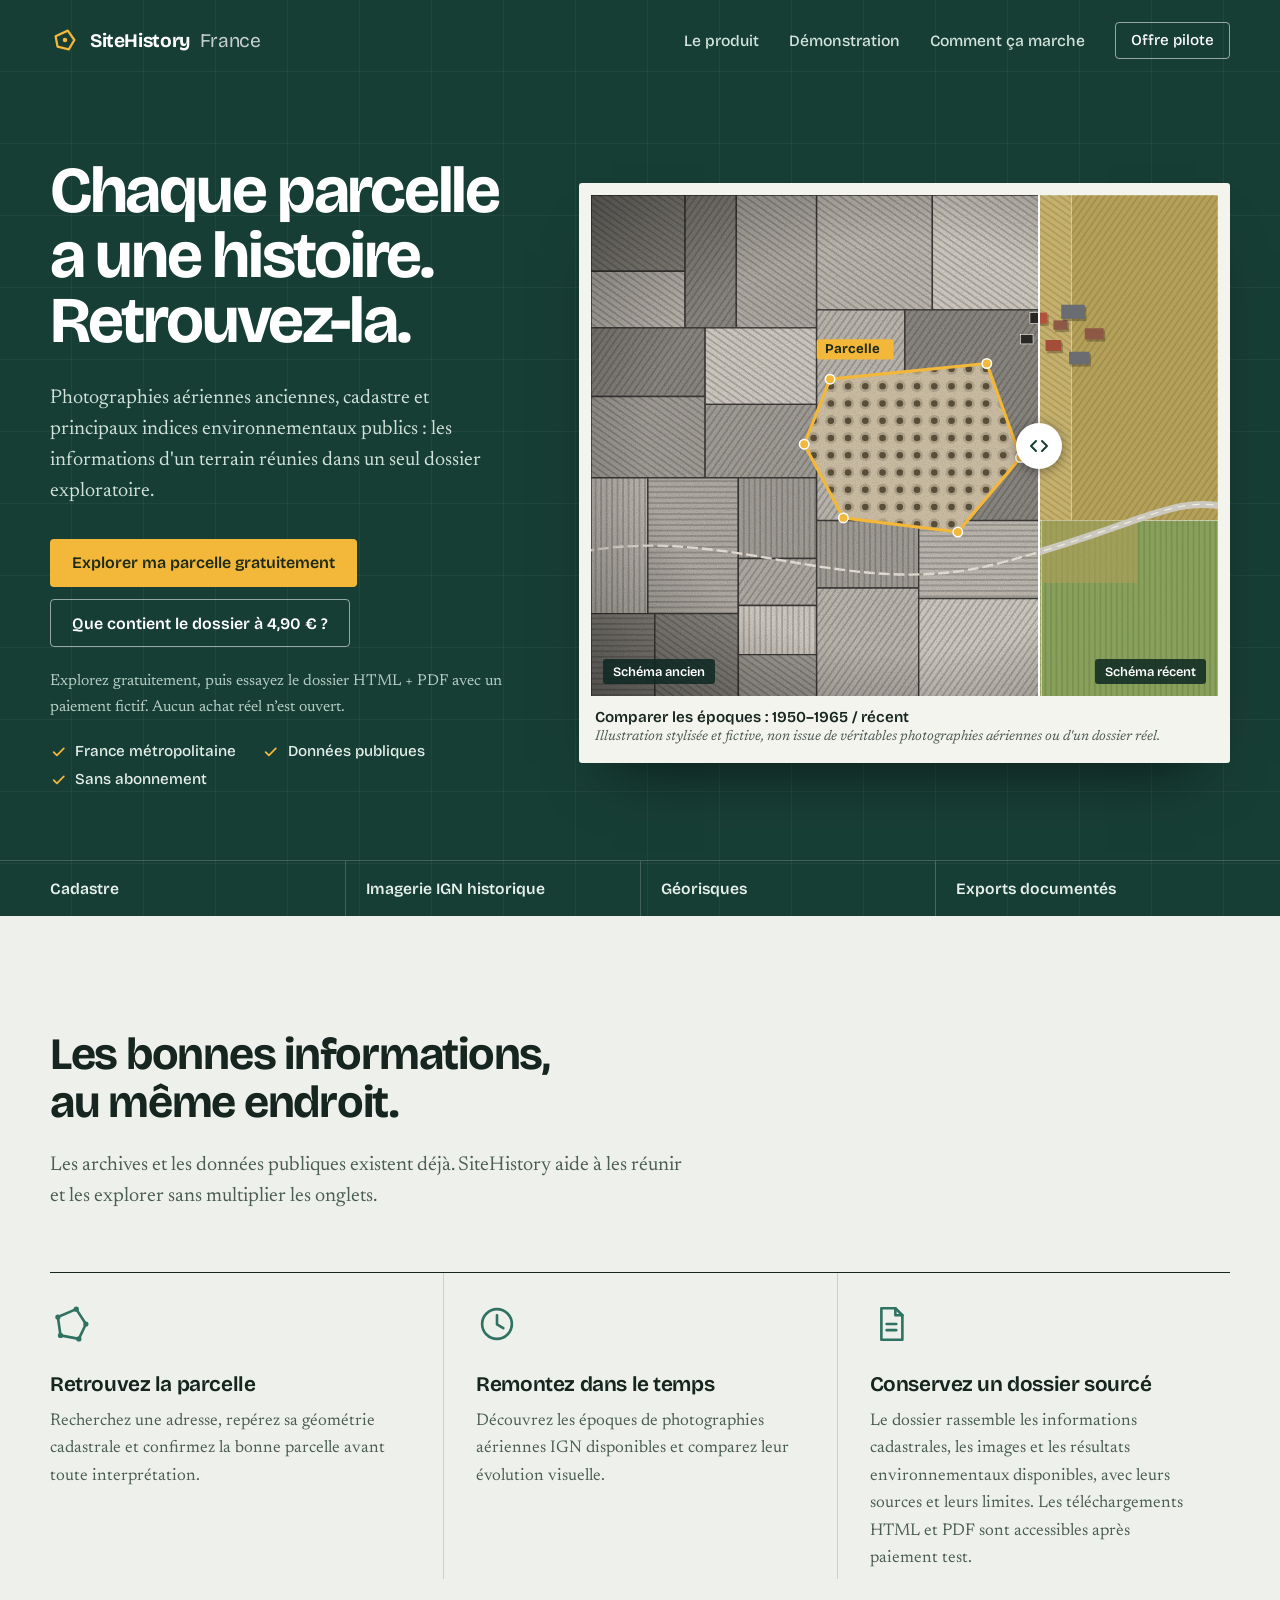
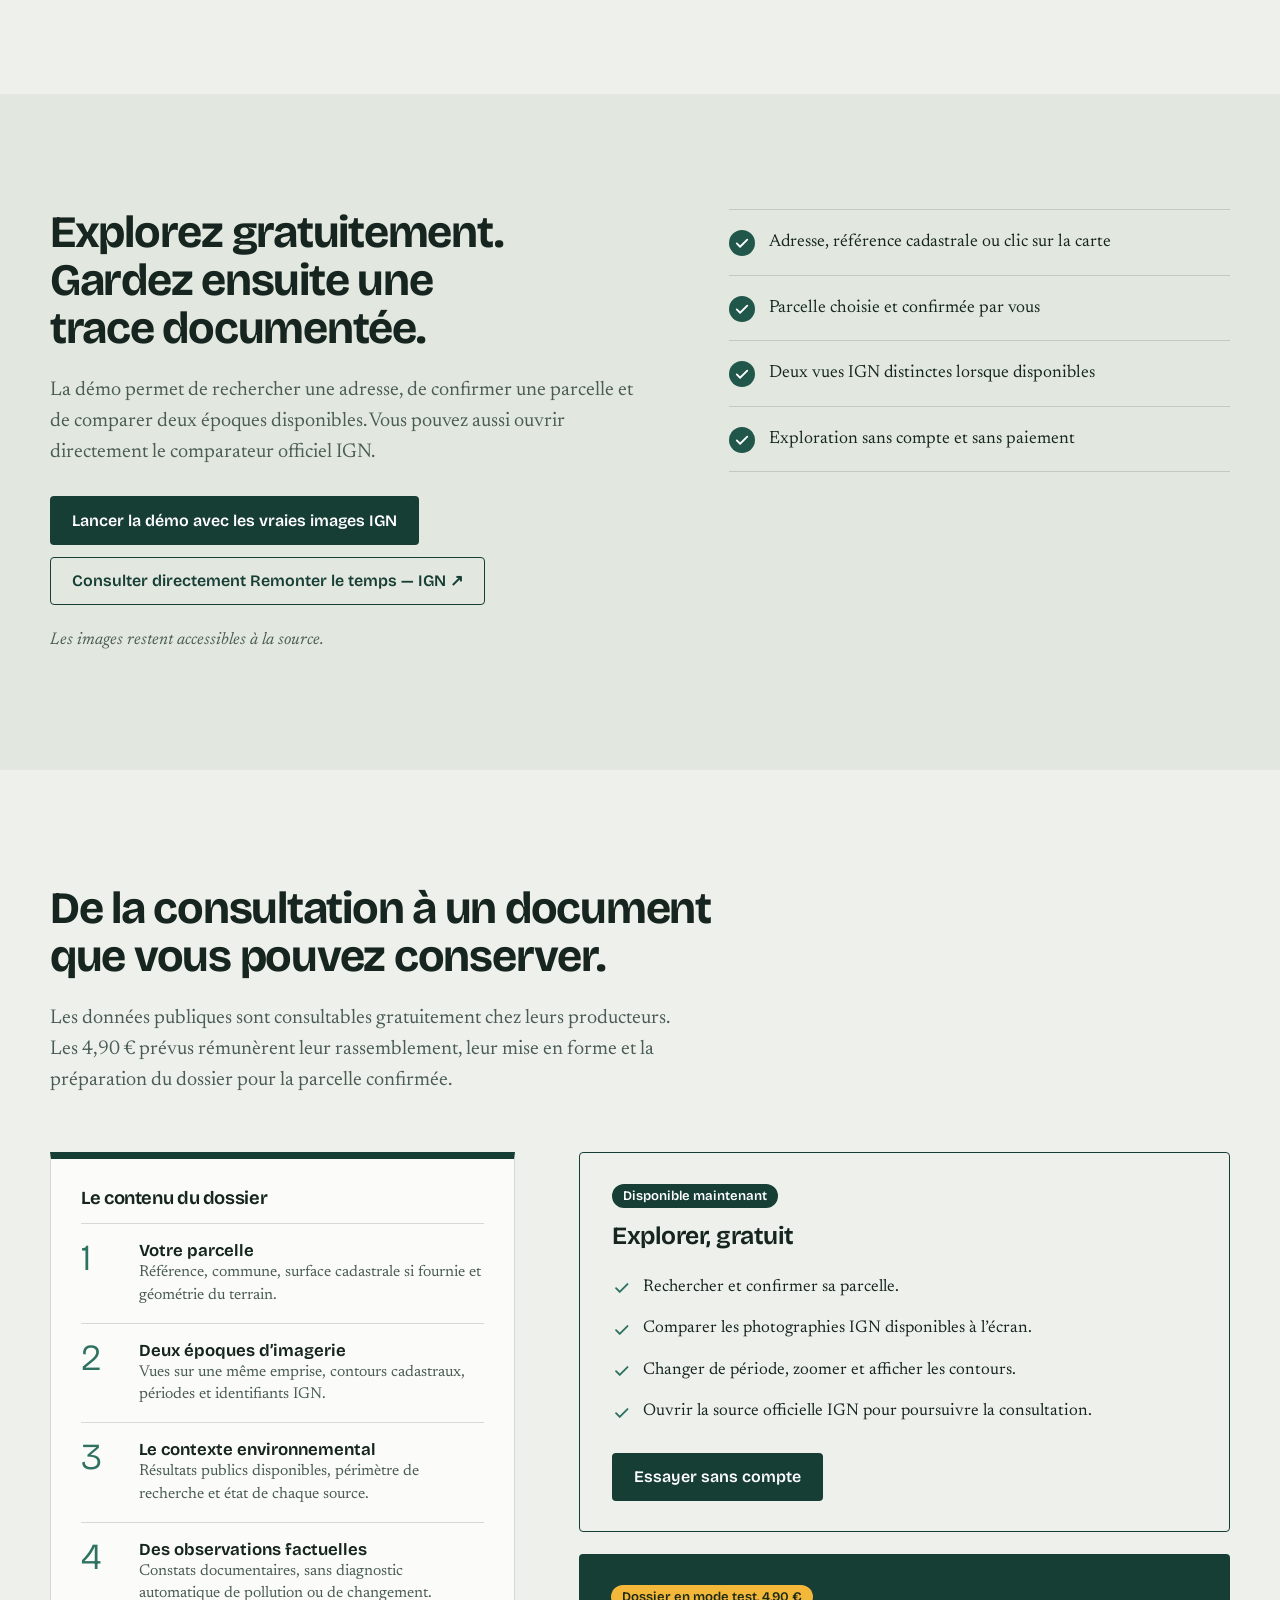
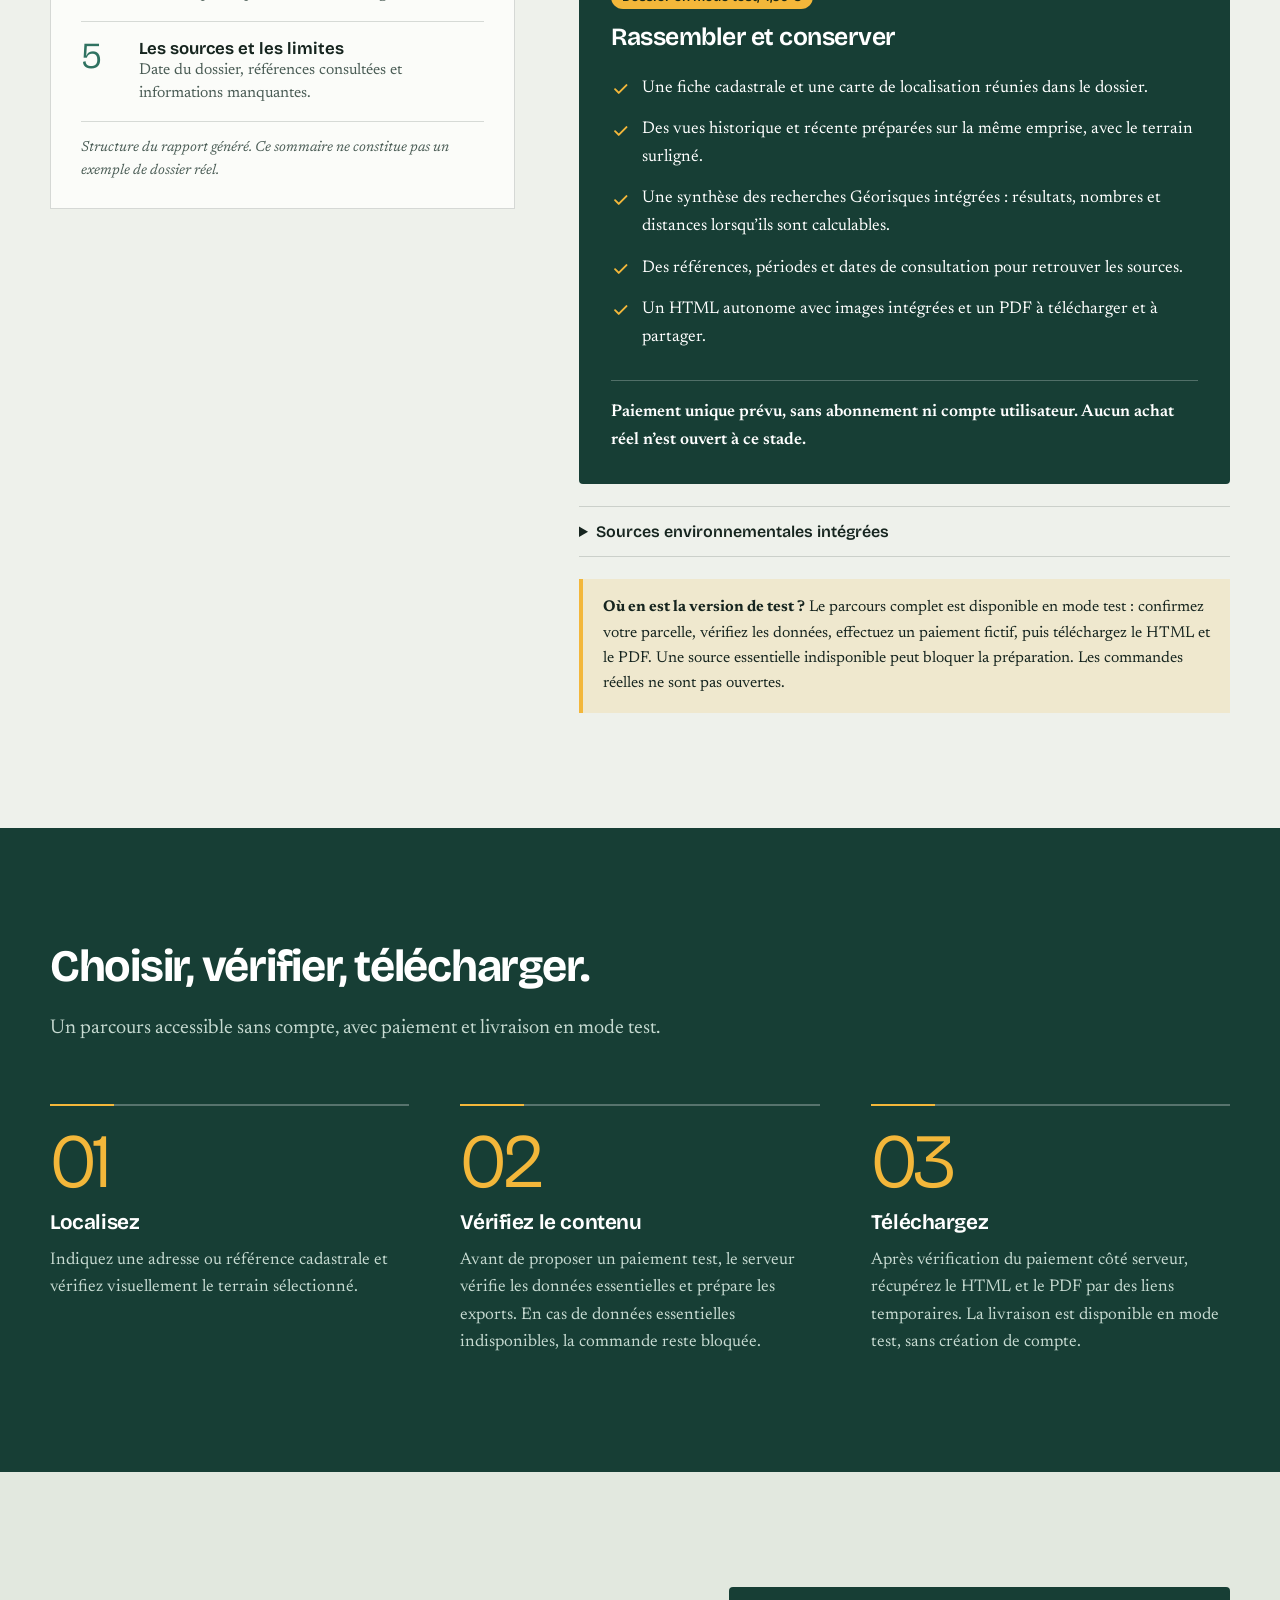
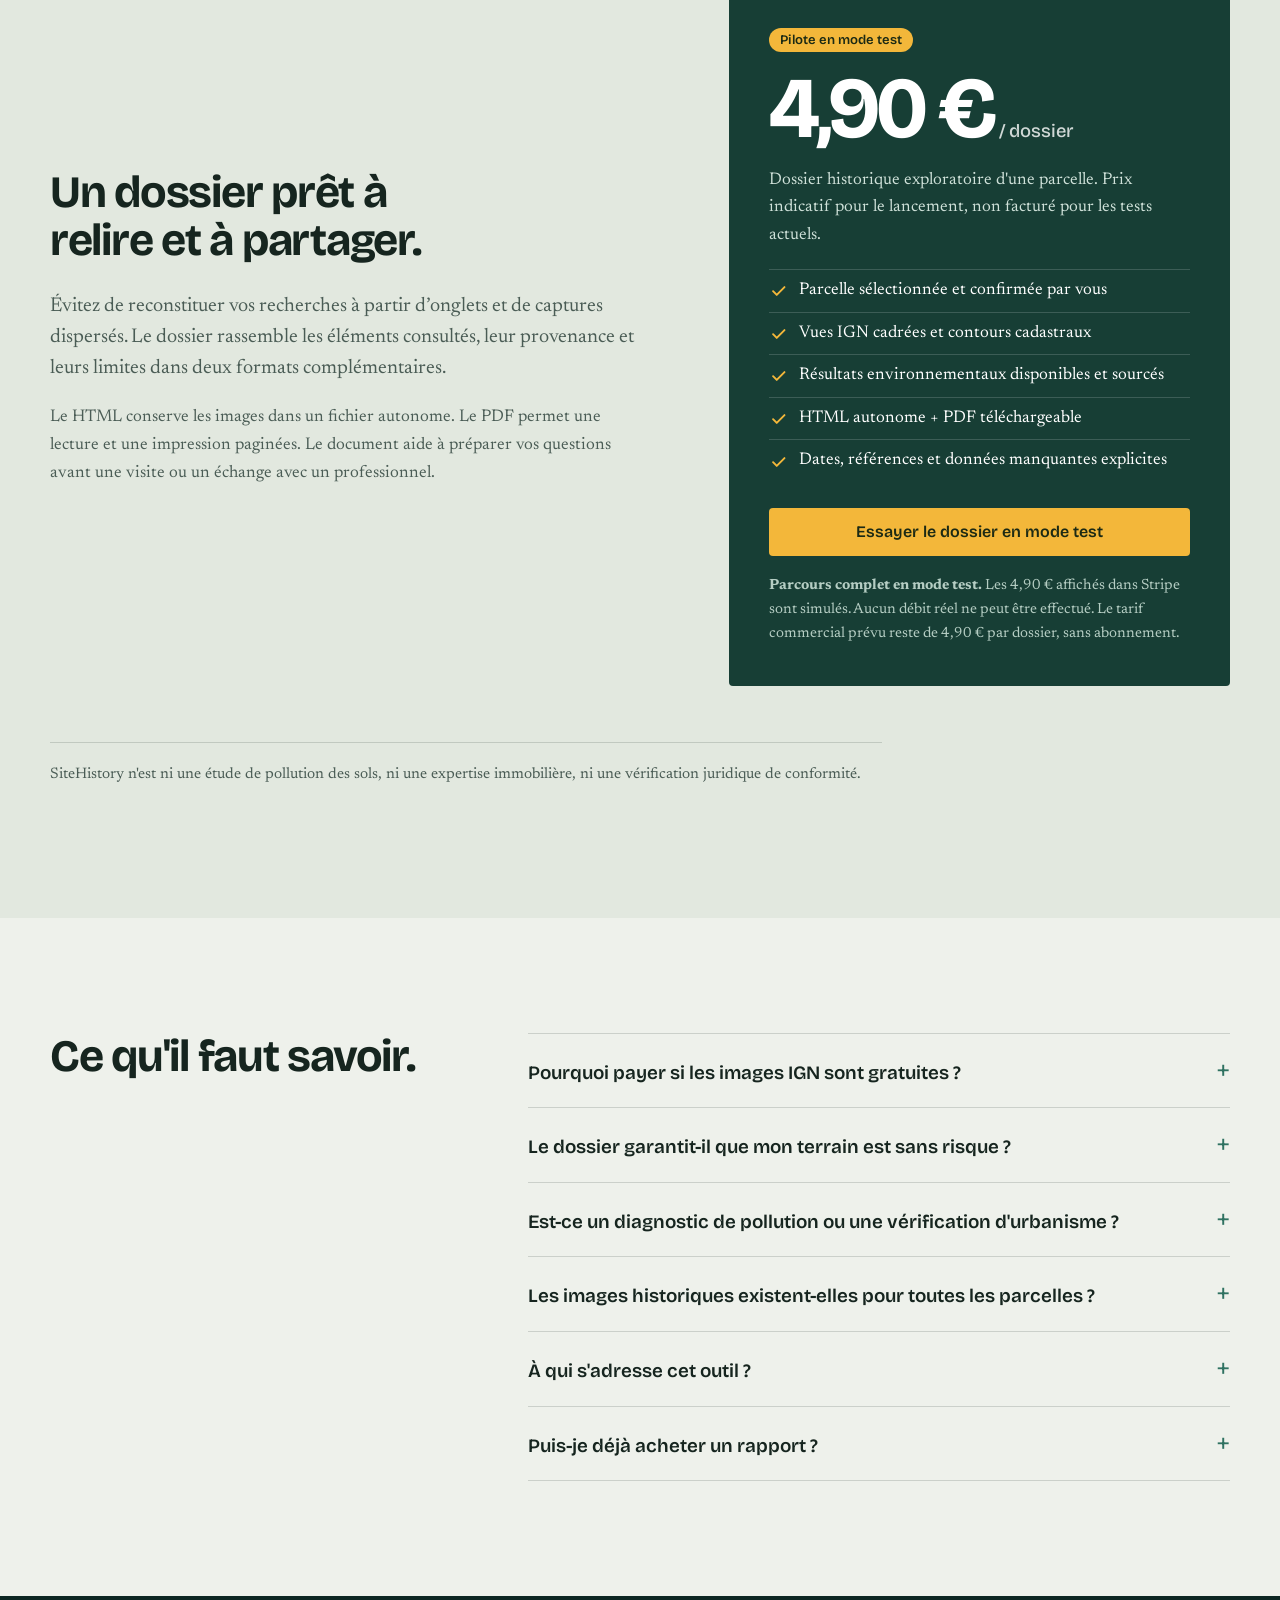
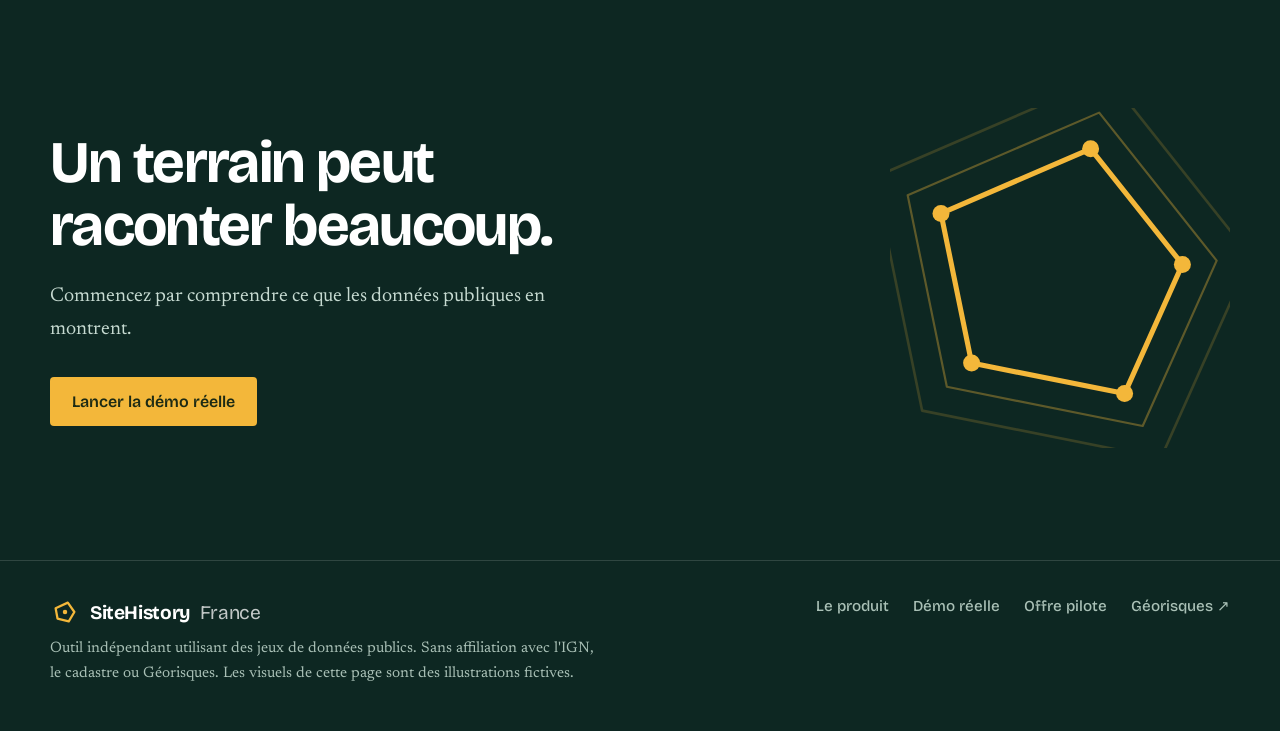
==== docs/index.html @ 69bc0e4a "Preserve cadastral selection during startup and show report preparation progress" ====
<!DOCTYPE html>
<html lang="fr">
<head>
<meta charset="utf-8">
<meta name="viewport" content="width=device-width, initial-scale=1">
<title>SiteHistory France — Chaque parcelle a une histoire</title>
<meta name="description" content="Explorez gratuitement votre parcelle et les vues IGN. Découvrez le dossier à 4,90 € : synthèse cadastrale, images cadrées et sources environnementales en HTML et PDF. Dossier HTML et PDF disponible en mode test ; ventes réelles fermées.">
<meta property="og:title" content="SiteHistory France — Chaque parcelle a une histoire">
<meta property="og:description" content="Explorez les archives aériennes et les informations publiques sur votre terrain.">
<meta name="theme-color" content="#173e35">
<link rel="icon" href="data:image/svg+xml,%3Csvg xmlns='http://www.w3.org/2000/svg' viewBox='0 0 32 32'%3E%3Crect width='32' height='32' rx='6' fill='%23173e35'/%3E%3Cpolygon points='8,12 20,7 25,16 20,25 9,22' fill='none' stroke='%23f3b73a' stroke-width='2.4' stroke-linejoin='round'/%3E%3C/svg%3E">
<link rel="preconnect" href="https://fonts.googleapis.com">
<link rel="preconnect" href="https://fonts.gstatic.com" crossorigin>
<link href="https://fonts.googleapis.com/css2?family=Bricolage+Grotesque:opsz,wght@12..96,300..800&family=Newsreader:ital,opsz,wght@0,6..72,300..700;1,6..72,300..700&display=swap" rel="stylesheet">

<style>
:root{
  --g-950:#0d2722;
  --g-900:#12332c;
  --g-800:#173e35;
  --g-700:#21574a;
  --g-600:#2f7261;
  --paper:#eef1eb;
  --paper-2:#e2e8df;
  --sheet:#fbfcf9;
  --ink:#16251f;
  --ink-2:#4a5c55;
  --line:rgba(22,37,31,.16);
  --amber:#f3b73a;
  --ui:'Bricolage Grotesque','Helvetica Neue',Arial,sans-serif;
  --text:'Newsreader',Georgia,'Times New Roman',serif;
}
*,*::before,*::after{box-sizing:border-box}
html{scroll-behavior:smooth;scroll-padding-top:16px;-webkit-text-size-adjust:100%}
@media (prefers-reduced-motion:reduce){html{scroll-behavior:auto}}
body{margin:0;font:400 1.0625rem/1.62 var(--text);color:var(--ink);background:var(--paper);-webkit-font-smoothing:antialiased;text-rendering:optimizeLegibility}
img,svg{max-width:100%}
a{color:inherit}
ul,ol{margin:0;padding:0;list-style:none}
p{margin:0 0 1em}
:focus-visible{outline:3px solid var(--g-600);outline-offset:3px;border-radius:2px}
.hero :focus-visible,.bg-green :focus-visible,.cta :focus-visible,.foot :focus-visible{outline-color:var(--amber)}

.wrap{width:min(1180px,100% - 2*clamp(20px,4vw,48px));margin-inline:auto}
.skip{position:absolute;left:-999px;top:8px;background:#fff;color:var(--ink);padding:8px 14px;font:600 .9rem var(--ui);z-index:20}
.skip:focus{left:8px}
.ic{width:1.15em;height:1.15em;flex:none}

/* ---------- Typography ---------- */
h1,h2,h3{font-family:var(--ui);margin:0;font-optical-sizing:auto;letter-spacing:-.02em}
h2{font-size:clamp(1.95rem,3.5vw,3.05rem);line-height:1.07;font-weight:700;letter-spacing:-.028em;text-wrap:balance}
h3{font-size:1.3rem;line-height:1.2;font-weight:650}
.lead{font-size:1.25rem;line-height:1.55;max-width:40rem}
.measure{max-width:38rem}
.muted{color:var(--ink-2)}

/* ---------- Buttons ---------- */
.btn{display:inline-flex;align-items:center;justify-content:center;gap:.5em;padding:.85em 1.3em;border-radius:4px;font:600 1rem/1.2 var(--ui);text-decoration:none;border:1.5px solid transparent;cursor:pointer;transition:background-color .15s,color .15s,border-color .15s}
.btn--amber{background:var(--amber);color:#1c2a14}
.btn--amber:hover{background:#ffc95a}
.btn--green{background:var(--g-800);color:#fff}
.btn--green:hover{background:var(--g-700)}
.btn--line{border-color:currentColor;color:var(--g-800)}
.btn--line:hover{background:var(--g-800);color:#fff;border-color:var(--g-800)}
.btn--line-light{border-color:rgba(255,255,255,.55);color:#fff}
.btn--line-light:hover{background:#fff;color:var(--g-800);border-color:#fff}
.btn-row{display:flex;flex-wrap:wrap;gap:12px}
.textlink{font:600 1rem var(--ui);text-underline-offset:4px;text-decoration-thickness:1.5px}

/* ---------- Hero ---------- */
.hero{position:relative;overflow:hidden;color:#fff;background-color:var(--g-800);
  background-image:linear-gradient(rgba(255,255,255,.045) 1px,transparent 1px),linear-gradient(90deg,rgba(255,255,255,.045) 1px,transparent 1px);
  background-size:72px 72px;background-position:-1px -1px}
.top{display:flex;align-items:center;justify-content:space-between;gap:24px;padding-block:22px}
.brand{display:inline-flex;align-items:center;gap:10px;text-decoration:none;font:700 1.2rem var(--ui);letter-spacing:-.02em}
.brand span{font-weight:400;opacity:.75}
.brand svg{width:30px;height:30px}
.nav{display:flex;align-items:center;gap:30px}
.nav a{font:500 .98rem var(--ui);text-decoration:none;color:#d3e4dc}
.nav a:hover{color:#fff;text-decoration:underline;text-underline-offset:5px}
.nav .btn{color:#fff;padding:.55em 1em;font-size:.95rem}
.nav .btn:hover{color:var(--g-800)}
.hero__grid{display:grid;grid-template-columns:minmax(0,5fr) minmax(0,7fr);gap:clamp(32px,5vw,76px);align-items:center;padding-block:clamp(28px,6vw,80px) clamp(44px,6vw,72px)}
.hero h1{font-size:clamp(2.6rem,5.1vw,4.5rem);line-height:1;font-weight:700;letter-spacing:-.035em;text-wrap:balance;margin-bottom:.45em}
.hero .lead{color:#cfe1d9;margin-bottom:1.6em}
.hero__note{margin:1.4em 0 0;font-size:.98rem;color:#b5cdc3;max-width:32rem}
.trust{display:flex;flex-wrap:wrap;gap:10px 26px;margin-top:22px;font:500 .95rem var(--ui);color:#e3efe9}
.trust li{display:inline-flex;align-items:center;gap:8px}
.trust .ic{color:var(--amber)}

/* aerial print comparator */
.print{margin:0;background:#f3f4ee;padding:12px 12px 0;border-radius:3px;box-shadow:0 34px 60px -34px rgba(0,0,0,.65);color:var(--ink)}
.print figcaption{padding:12px 4px 15px;font-size:.88rem;line-height:1.4;color:#4d5a54}
.print figcaption strong{display:block;font:600 .95rem var(--ui);color:var(--ink);margin-bottom:2px}
.print figcaption em{font-style:italic}
.comparator{position:relative;aspect-ratio:5/4;overflow:hidden;--pos:50%;user-select:none;-webkit-user-select:none;background:#8c9a80}
.comparator svg{position:absolute;inset:0;width:100%;height:100%;display:block}
.layer--archive{clip-path:inset(0 calc(100% - var(--pos)) 0 0);filter:grayscale(1) sepia(.16) contrast(1.08)}
.comparator input{position:absolute;inset:0;width:100%;height:100%;margin:0;opacity:0;cursor:ew-resize;z-index:3;touch-action:pan-y}
.divider{position:absolute;top:0;bottom:0;left:var(--pos);width:2px;margin-left:-1px;background:#fff;z-index:2;pointer-events:none}
.knob{position:absolute;top:50%;left:var(--pos);width:46px;height:46px;border-radius:50%;background:#fff;color:var(--g-800);display:grid;place-items:center;transform:translate(-50%,-50%);box-shadow:0 2px 12px rgba(0,0,0,.4);z-index:2;pointer-events:none}
.knob svg{position:static;width:24px;height:24px}
.comparator input:focus-visible ~ .knob{outline:3px solid var(--amber);outline-offset:3px}
.tag{position:absolute;bottom:12px;padding:5px 10px;border-radius:3px;font:600 .8rem var(--ui);background:rgba(13,39,34,.84);color:#fff;z-index:2;pointer-events:none}
.tag--l{left:12px}
.tag--r{right:12px}

/* sources strip */
.strip{border-top:1px solid rgba(255,255,255,.18)}
.strip ul{display:grid;grid-template-columns:repeat(4,1fr)}
.strip li{padding:18px 20px;font:600 .98rem var(--ui);color:#e5f0eb;border-left:1px solid rgba(255,255,255,.18)}
.strip li:first-child{border-left:0;padding-left:0}

/* ---------- Sections ---------- */
.section{padding-block:clamp(64px,9vw,120px)}
.bg-paper2{background:var(--paper-2)}
.bg-green{background:var(--g-800);color:#fff}
.section h2{margin-bottom:.5em}
.intro{max-width:48rem}

.trio{display:grid;grid-template-columns:repeat(3,1fr);margin-top:clamp(36px,5vw,60px);border-top:1.5px solid var(--ink)}
.trio li{padding:30px 32px 6px 0}
.trio li + li{padding-left:32px;border-left:1px solid var(--line)}
.trio .ic{width:42px;height:42px;color:var(--g-600);margin-bottom:18px}
.trio h3{margin-bottom:.45em}
.trio p{color:var(--ink-2);margin:0}

.split{display:grid;grid-template-columns:minmax(0,6fr) minmax(0,5fr);gap:clamp(32px,6vw,88px);align-items:start}
.split .btn-row{margin-top:28px}
.source-note{margin:22px 0 0;font-style:italic;color:var(--ink-2)}
.checks{border-bottom:1px solid var(--line)}
.checks li{display:flex;gap:14px;padding:18px 0;border-top:1px solid var(--line);font-size:1.1rem}
.checks .ic{color:#fff;background:var(--g-700);border-radius:50%;padding:4px;width:26px;height:26px;margin-top:2px}

.dossier{display:grid;grid-template-columns:minmax(0,5fr) minmax(0,7fr);gap:clamp(32px,5vw,72px);margin-top:clamp(36px,5vw,56px);align-items:start}
.sheet{position:sticky;top:24px;background:var(--sheet);border:1px solid var(--line);border-top:7px solid var(--g-800);padding:28px 30px 8px}
.sheet h3{font-size:1.15rem;margin-bottom:6px}
.sheet__cap{margin:0;padding:14px 0 18px;font-size:.9rem;font-style:italic;color:var(--ink-2);border-top:1px solid var(--line)}
.toc{counter-reset:s;margin-top:14px}
.toc li{counter-increment:s;display:grid;grid-template-columns:52px 1fr;column-gap:6px;padding:16px 0;border-top:1px solid var(--line)}
.toc li::before{content:counter(s);grid-row:1 / span 2;font:300 2.3rem/1 var(--ui);color:var(--g-600);letter-spacing:-.04em}
.toc strong{font:650 1.05rem var(--ui)}
.toc span{color:var(--ink-2);font-size:.98rem;line-height:1.45}

.offers{display:grid;gap:22px}
.offer{padding:30px 32px;border-radius:4px}
.offer--free{border:1.5px solid var(--g-800)}
.offer--paid{background:var(--g-800);color:#fff}
.pill{display:inline-block;margin-bottom:14px;padding:4px 11px;border-radius:999px;font:600 .82rem var(--ui)}
.offer--free .pill{background:var(--g-800);color:#fff}
.offer--paid .pill{background:var(--amber);color:#1c2a14}
.offer h3{font-size:1.55rem;margin-bottom:.6em}
.offer li{display:flex;gap:11px;padding:7px 0}
.offer li .ic{margin-top:.25em;color:var(--g-600)}
.offer--paid li .ic{color:var(--amber)}
.offer .btn{margin-top:20px}
.offer__strong{margin:22px 0 0;padding-top:18px;border-top:1px solid rgba(255,255,255,.25);font-weight:600}
.fine{margin:22px 0 0;font-size:.97rem;color:var(--ink-2)}
.fine + .fine{margin-top:14px}
.fine strong{color:var(--ink)}
details.more{margin-top:22px;border-top:1px solid var(--line);border-bottom:1px solid var(--line)}
details.more summary{cursor:pointer;padding:15px 0;font:600 1rem var(--ui)}
details.more p{margin:0 0 16px;color:var(--ink-2);font-size:.97rem}
.note{margin-top:22px;padding:16px 20px;border-left:4px solid var(--amber);background:rgba(243,183,58,.16);font-size:.98rem}
.note p{margin:0}

.steps{display:grid;grid-template-columns:repeat(3,1fr);gap:clamp(24px,4vw,56px);margin-top:clamp(36px,5vw,60px)}
.step{border-top:2px solid rgba(255,255,255,.28);padding-top:18px;position:relative}
.step::before{content:"";position:absolute;top:-2px;left:0;width:64px;height:2px;background:var(--amber)}
.step__n{display:block;font:300 clamp(3.4rem,6vw,5.2rem)/1 var(--ui);color:var(--amber);letter-spacing:-.05em;margin-bottom:10px}
.step h3{margin-bottom:.5em}
.step p{color:#c6dad1;margin:0}
.bg-green .intro p{color:#c6dad1}

.tarif{display:grid;grid-template-columns:minmax(0,6fr) minmax(0,5fr);gap:clamp(32px,6vw,88px);align-items:center}
.tarif h2{margin-bottom:.6em}
.price{background:var(--g-800);color:#fff;padding:clamp(26px,4vw,40px);border-radius:4px}
.price .pill{background:var(--amber);color:#1c2a14}
.price__amount{font:700 clamp(3.3rem,7vw,5.4rem)/1 var(--ui);letter-spacing:-.045em}
.price__amount small{font:500 1.15rem var(--ui);letter-spacing:0;opacity:.8;margin-left:6px}
.price__desc{margin:14px 0 20px;color:#cfe1d9}
.price ul{margin-bottom:6px}
.price li{display:flex;gap:11px;padding:7px 0;border-top:1px solid rgba(255,255,255,.16)}
.price li .ic{color:var(--amber);margin-top:.25em}
.price .btn{margin-top:20px;width:100%}
.price__note{margin:18px 0 0;font-size:.92rem;color:#b5cdc3}
.disclaimer{margin-top:clamp(36px,5vw,56px);padding-top:20px;border-top:1px solid var(--line);font-size:.95rem;color:var(--ink-2);max-width:52rem}

.faq{display:grid;grid-template-columns:minmax(0,4fr) minmax(0,7fr);gap:clamp(28px,6vw,88px);align-items:start}
.faq__head{position:sticky;top:24px}
.faq__list{border-bottom:1px solid var(--line)}
.faq details{border-top:1px solid var(--line)}
.faq summary{display:flex;justify-content:space-between;align-items:baseline;gap:20px;padding:22px 0;cursor:pointer;font:600 1.18rem/1.3 var(--ui);list-style:none}
.faq summary::-webkit-details-marker{display:none}
.faq summary::after{content:"+";font:300 1.8rem/1 var(--ui);color:var(--g-600);flex:none}
.faq details[open] summary::after{content:"–"}
.faq details p{margin:0 0 24px;max-width:38rem;color:var(--ink-2)}

.cta{background:var(--g-950);color:#fff;padding-block:clamp(64px,9vw,112px);overflow:hidden}
.cta__grid{display:grid;grid-template-columns:minmax(0,7fr) minmax(0,4fr);gap:32px;align-items:center}
.cta h2{font-size:clamp(2.2rem,4.6vw,4rem);margin-bottom:.4em}
.cta p{font-size:1.25rem;color:#c6dad1;max-width:34rem;margin-bottom:1.6em}
.cta__art{width:100%;max-width:340px;justify-self:end;color:var(--amber)}
.foot{background:var(--g-950);color:#a9c0b6;border-top:1px solid rgba(255,255,255,.14);padding-block:36px 44px;font-size:.95rem}
.foot__grid{display:flex;flex-wrap:wrap;justify-content:space-between;gap:24px 48px}
.foot .brand{color:#fff;margin-bottom:10px}
.foot p{margin:0;max-width:34rem}
.foot nav{display:flex;flex-wrap:wrap;gap:10px 24px;align-content:flex-start;font:500 .95rem var(--ui)}
.foot nav a{text-decoration:none}
.foot nav a:hover{color:#fff;text-decoration:underline;text-underline-offset:4px}

/* ---------- Responsive ---------- */
@media (max-width:980px){
  .hero__grid,.split,.dossier,.tarif,.faq,.cta__grid{grid-template-columns:1fr}
  .sheet,.faq__head{position:static}
  .cta__art{justify-self:start;max-width:220px;order:-1}
  .nav a:not(.btn){display:none}
}
@media (max-width:760px){
  .trio,.steps{grid-template-columns:1fr}
  .trio li,.trio li + li{padding:26px 0 8px;border-left:0;border-top:1px solid var(--line)}
  .trio{border-top:0}
  .strip ul{grid-template-columns:1fr 1fr}
  .strip li:nth-child(odd){border-left:0;padding-left:0}
  .strip li:nth-child(n+3){border-top:1px solid rgba(255,255,255,.18)}
}
@media (max-width:480px){
  .btn-row .btn{width:100%}
  .offer{padding:24px 22px}
  .sheet{padding:24px 20px 6px}
}
</style>
</head>
<body>

<svg width="0" height="0" style="position:absolute" aria-hidden="true" focusable="false">
  <symbol id="i-check" viewBox="0 0 24 24"><path d="M5 12.5l4.5 4.5L19 7.5" fill="none" stroke="currentColor" stroke-width="2.4" stroke-linecap="round" stroke-linejoin="round"/></symbol>
  <symbol id="i-parcel" viewBox="0 0 24 24"><polygon points="4.5,8 15,3.5 20.5,12 16.5,20.5 6,18.5" fill="none" stroke="currentColor" stroke-width="1.5" stroke-linejoin="round"/><g fill="currentColor"><circle cx="4.5" cy="8" r="1.5"/><circle cx="15" cy="3.5" r="1.5"/><circle cx="20.5" cy="12" r="1.5"/><circle cx="16.5" cy="20.5" r="1.5"/><circle cx="6" cy="18.5" r="1.5"/></g></symbol>
  <symbol id="i-clock" viewBox="0 0 24 24"><g fill="none" stroke="currentColor" stroke-width="1.5" stroke-linecap="round" stroke-linejoin="round"><circle cx="12" cy="12" r="8.5"/><path d="M12 7v5.2l3.6 2.2"/></g></symbol>
  <symbol id="i-doc" viewBox="0 0 24 24"><g fill="none" stroke="currentColor" stroke-width="1.5" stroke-linecap="round" stroke-linejoin="round"><path d="M6.5 3h8l4 4v14h-12z"/><path d="M14.5 3v4h4M9.5 12h5.5M9.5 15.5h5.5"/></g></symbol>
  <symbol id="i-arrows" viewBox="0 0 24 24"><g fill="none" stroke="currentColor" stroke-width="2" stroke-linecap="round" stroke-linejoin="round"><path d="M9 7l-5 5 5 5M15 7l5 5-5 5"/></g></symbol>
  <symbol id="i-logo" viewBox="0 0 32 32"><polygon points="6,12 19,6 26,16 20,26 8,23" fill="none" stroke="#f3b73a" stroke-width="2.4" stroke-linejoin="round"/><circle cx="16" cy="16" r="2.4" fill="#f3b73a"/></symbol>
</svg>

<a class="skip" href="#fonctionnalites">Aller au contenu</a>

<!-- ================= HERO ================= -->
<div class="hero" id="accueil">
  <div class="wrap">
    <header class="top">
      <a class="brand" href="#accueil"><svg aria-hidden="true"><use href="#i-logo"/></svg>SiteHistory <span>France</span></a>
      <nav class="nav" aria-label="Navigation principale">
        <a href="#fonctionnalites">Le produit</a>
        <a href="#demo">Démonstration</a>
        <a href="#fonctionnement">Comment ça marche</a>
        <a class="btn btn--line-light" href="#tarif">Offre pilote</a>
      </nav>
    </header>

    <div class="hero__grid">
      <div>
        <h1>Chaque parcelle a une histoire. Retrouvez-la.</h1>
        <p class="lead">Photographies aériennes anciennes, cadastre et principaux indices environnementaux publics : les informations d'un terrain réunies dans un seul dossier exploratoire.</p>
        <div class="btn-row">
          <a class="btn btn--amber" href="./demo.html">Explorer ma parcelle gratuitement</a>
          <a class="btn btn--line-light" href="#dossier">Que contient le dossier à 4,90 € ?</a>
        </div>
        <p class="hero__note">Explorez gratuitement, puis essayez le dossier HTML + PDF avec un paiement fictif. Aucun achat réel n’est ouvert.</p>
        <ul class="trust">
          <li><svg class="ic" aria-hidden="true"><use href="#i-check"/></svg>France métropolitaine</li>
          <li><svg class="ic" aria-hidden="true"><use href="#i-check"/></svg>Données publiques</li>
          <li><svg class="ic" aria-hidden="true"><use href="#i-check"/></svg>Sans abonnement</li>
        </ul>
      </div>

      <figure class="print">
        <div class="comparator" id="comparator" role="group" aria-label="Illustration fictive de comparaison, consulter la démo pour les vraies images IGN">
          <svg class="layer layer--recent" id="svg-recent" viewBox="0 0 800 640" preserveAspectRatio="xMidYMid slice" aria-hidden="true"></svg>
          <svg class="layer layer--archive" id="svg-archive" viewBox="0 0 800 640" preserveAspectRatio="xMidYMid slice" aria-hidden="true"></svg>
          <svg class="layer layer--parcel" id="svg-parcel" viewBox="0 0 800 640" preserveAspectRatio="xMidYMid slice" aria-hidden="true"></svg>
          <input type="range" min="0" max="100" step="0.1" value="50" aria-label="Faire varier l’illustration fictive : schéma ancien à gauche, récent à droite">
          <div class="divider"></div>
          <div class="knob"><svg aria-hidden="true"><use href="#i-arrows"/></svg></div>
          <span class="tag tag--l">Schéma ancien</span>
          <span class="tag tag--r">Schéma récent</span>
        </div>
        <figcaption>
          <strong>Comparer les époques : 1950–1965 / récent</strong>
          <em>Illustration stylisée et fictive, non issue de véritables photographies aériennes ou d'un dossier réel.</em>
        </figcaption>
      </figure>
    </div>
  </div>

  <div class="strip">
    <div class="wrap">
      <ul>
        <li>Cadastre</li>
        <li>Imagerie IGN historique</li>
        <li>Géorisques</li>
        <li>Exports documentés</li>
      </ul>
    </div>
  </div>
</div>

<main>

<!-- ================= PRODUIT ================= -->
<section class="section" id="fonctionnalites">
  <div class="wrap">
    <div class="intro">
      <h2>Les bonnes informations, au même endroit.</h2>
      <p class="lead muted">Les archives et les données publiques existent déjà. SiteHistory aide à les réunir et les explorer sans multiplier les onglets.</p>
    </div>
    <ul class="trio">
      <li>
        <svg class="ic" aria-hidden="true"><use href="#i-parcel"/></svg>
        <h3>Retrouvez la parcelle</h3>
        <p>Recherchez une adresse, repérez sa géométrie cadastrale et confirmez la bonne parcelle avant toute interprétation.</p>
      </li>
      <li>
        <svg class="ic" aria-hidden="true"><use href="#i-clock"/></svg>
        <h3>Remontez dans le temps</h3>
        <p>Découvrez les époques de photographies aériennes IGN disponibles et comparez leur évolution visuelle.</p>
      </li>
      <li>
        <svg class="ic" aria-hidden="true"><use href="#i-doc"/></svg>
        <h3>Conservez un dossier sourcé</h3>
        <p>Le dossier rassemble les informations cadastrales, les images et les résultats environnementaux disponibles, avec leurs sources et leurs limites. Les téléchargements HTML et PDF sont accessibles après paiement test.</p>
      </li>
    </ul>
  </div>
</section>

<!-- ================= DEMO ================= -->
<section class="section bg-paper2" id="demo">
  <div class="wrap split">
    <div>
      <h2>Explorez gratuitement. Gardez ensuite une trace documentée.</h2>
      <p class="lead muted">La démo permet de rechercher une adresse, de confirmer une parcelle et de comparer deux époques disponibles. Vous pouvez aussi ouvrir directement le comparateur officiel IGN.</p>
      <div class="btn-row">
        <a class="btn btn--green" href="./demo.html">Lancer la démo avec les vraies images IGN</a>
        <a class="btn btn--line" href="https://remonterletemps.ign.fr/" target="_blank" rel="noopener">Consulter directement Remonter le temps — IGN ↗</a>
      </div>
      <p class="source-note">Les images restent accessibles à la source.</p>
    </div>
    <ul class="checks">
      <li><svg class="ic" aria-hidden="true"><use href="#i-check"/></svg>Adresse, référence cadastrale ou clic sur la carte</li>
      <li><svg class="ic" aria-hidden="true"><use href="#i-check"/></svg>Parcelle choisie et confirmée par vous</li>
      <li><svg class="ic" aria-hidden="true"><use href="#i-check"/></svg>Deux vues IGN distinctes lorsque disponibles</li>
      <li><svg class="ic" aria-hidden="true"><use href="#i-check"/></svg>Exploration sans compte et sans paiement</li>
    </ul>
  </div>
</section>

<!-- ================= DOSSIER ================= -->
<section class="section" id="dossier">
  <div class="wrap">
    <div class="intro">
      <h2>De la consultation à un document que vous pouvez conserver.</h2>
      <p class="lead muted">Les données publiques sont consultables gratuitement chez leurs producteurs. Les 4,90 € prévus rémunèrent leur rassemblement, leur mise en forme et la préparation du dossier pour la parcelle confirmée.</p>
    </div>

    <div class="dossier">
      <aside class="sheet" aria-labelledby="sheet-title">
        <h3 id="sheet-title">Le contenu du dossier</h3>
        <ol class="toc">
          <li><strong>Votre parcelle</strong><span>Référence, commune, surface cadastrale si fournie et géométrie du terrain.</span></li>
          <li><strong>Deux époques d’imagerie</strong><span>Vues sur une même emprise, contours cadastraux, périodes et identifiants IGN.</span></li>
          <li><strong>Le contexte environnemental</strong><span>Résultats publics disponibles, périmètre de recherche et état de chaque source.</span></li>
          <li><strong>Des observations factuelles</strong><span>Constats documentaires, sans diagnostic automatique de pollution ou de changement.</span></li>
          <li><strong>Les sources et les limites</strong><span>Date du dossier, références consultées et informations manquantes.</span></li>
        </ol>
        <p class="sheet__cap">Structure du rapport généré. Ce sommaire ne constitue pas un exemple de dossier réel.</p>
      </aside>

      <div>
        <div class="offers">
          <article class="offer offer--free">
            <span class="pill">Disponible maintenant</span>
            <h3>Explorer, gratuit</h3>
            <ul>
              <li><svg class="ic" aria-hidden="true"><use href="#i-check"/></svg>Rechercher et confirmer sa parcelle.</li>
              <li><svg class="ic" aria-hidden="true"><use href="#i-check"/></svg>Comparer les photographies IGN disponibles à l’écran.</li>
              <li><svg class="ic" aria-hidden="true"><use href="#i-check"/></svg>Changer de période, zoomer et afficher les contours.</li>
              <li><svg class="ic" aria-hidden="true"><use href="#i-check"/></svg>Ouvrir la source officielle IGN pour poursuivre la consultation.</li>
            </ul>
            <a class="btn btn--green" href="./demo.html">Essayer sans compte</a>
          </article>

          <article class="offer offer--paid">
            <span class="pill">Dossier en mode test, 4,90 €</span>
            <h3>Rassembler et conserver</h3>
            <ul>
              <li><svg class="ic" aria-hidden="true"><use href="#i-check"/></svg>Une fiche cadastrale et une carte de localisation réunies dans le dossier.</li>
              <li><svg class="ic" aria-hidden="true"><use href="#i-check"/></svg>Des vues historique et récente préparées sur la même emprise, avec le terrain surligné.</li>
              <li><svg class="ic" aria-hidden="true"><use href="#i-check"/></svg>Une synthèse des recherches Géorisques intégrées : résultats, nombres et distances lorsqu’ils sont calculables.</li>
              <li><svg class="ic" aria-hidden="true"><use href="#i-check"/></svg>Des références, périodes et dates de consultation pour retrouver les sources.</li>
              <li><svg class="ic" aria-hidden="true"><use href="#i-check"/></svg>Un HTML autonome avec images intégrées et un PDF à télécharger et à partager.</li>
            </ul>
            <p class="offer__strong">Paiement unique prévu, sans abonnement ni compte utilisateur. Aucun achat réel n’est ouvert à ce stade.</p>
          </article>
        </div>

        <details class="more">
          <summary>Sources environnementales intégrées</summary>
          <p>Selon les sources disponibles : CASIAS, SIS, ICPE, cavités, mouvements de terrain, argiles et inondation. Une recherche réussie sans résultat, une source indisponible, une requête en échec et une donnée non intégrée sont distinguées. Une absence de résultat ne prouve jamais une absence de risque.</p>
        </details>

        <div class="note">
          <p><strong>Où en est la version de test ?</strong> Le parcours complet est disponible en mode test : confirmez votre parcelle, vérifiez les données, effectuez un paiement fictif, puis téléchargez le HTML et le PDF. Une source essentielle indisponible peut bloquer la préparation. Les commandes réelles ne sont pas ouvertes.</p>
        </div>
      </div>
    </div>
  </div>
</section>

<!-- ================= PARCOURS ================= -->
<section class="section bg-green" id="fonctionnement">
  <div class="wrap">
    <div class="intro">
      <h2>Choisir, vérifier, télécharger.</h2>
      <p class="lead">Un parcours accessible sans compte, avec paiement et livraison en mode test.</p>
    </div>
    <ol class="steps">
      <li class="step">
        <span class="step__n">01</span>
        <h3>Localisez</h3>
        <p>Indiquez une adresse ou référence cadastrale et vérifiez visuellement le terrain sélectionné.</p>
      </li>
      <li class="step">
        <span class="step__n">02</span>
        <h3>Vérifiez le contenu</h3>
        <p>Avant de proposer un paiement test, le serveur vérifie les données essentielles et prépare les exports. En cas de données essentielles indisponibles, la commande reste bloquée.</p>
      </li>
      <li class="step">
        <span class="step__n">03</span>
        <h3>Téléchargez</h3>
        <p>Après vérification du paiement côté serveur, récupérez le HTML et le PDF par des liens temporaires. La livraison est disponible en mode test, sans création de compte.</p>
      </li>
    </ol>
  </div>
</section>

<!-- ================= TARIF ================= -->
<section class="section bg-paper2" id="tarif">
  <div class="wrap">
    <div class="tarif">
      <div>
        <h2>Un dossier prêt à relire et à partager.</h2>
        <p class="lead muted">Évitez de reconstituer vos recherches à partir d’onglets et de captures dispersés. Le dossier rassemble les éléments consultés, leur provenance et leurs limites dans deux formats complémentaires.</p>
        <p class="measure muted">Le HTML conserve les images dans un fichier autonome. Le PDF permet une lecture et une impression paginées. Le document aide à préparer vos questions avant une visite ou un échange avec un professionnel.</p>
      </div>

      <div class="price">
        <span class="pill">Pilote en mode test</span>
        <div class="price__amount">4,90 €<small>/ dossier</small></div>
        <p class="price__desc">Dossier historique exploratoire d'une parcelle. Prix indicatif pour le lancement, non facturé pour les tests actuels.</p>
        <ul>
          <li><svg class="ic" aria-hidden="true"><use href="#i-check"/></svg>Parcelle sélectionnée et confirmée par vous</li>
          <li><svg class="ic" aria-hidden="true"><use href="#i-check"/></svg>Vues IGN cadrées et contours cadastraux</li>
          <li><svg class="ic" aria-hidden="true"><use href="#i-check"/></svg>Résultats environnementaux disponibles et sourcés</li>
          <li><svg class="ic" aria-hidden="true"><use href="#i-check"/></svg>HTML autonome + PDF téléchargeable</li>
          <li><svg class="ic" aria-hidden="true"><use href="#i-check"/></svg>Dates, références et données manquantes explicites</li>
        </ul>
        <a class="btn btn--amber" href="./demo.html">Essayer le dossier en mode test</a>
        <p class="price__note"><strong>Parcours complet en mode test.</strong> Les 4,90 € affichés dans Stripe sont simulés. Aucun débit réel ne peut être effectué. Le tarif commercial prévu reste de 4,90 € par dossier, sans abonnement.</p>
      </div>
    </div>

    <p class="disclaimer">SiteHistory n'est ni une étude de pollution des sols, ni une expertise immobilière, ni une vérification juridique de conformité.</p>
  </div>
</section>

<!-- ================= FAQ ================= -->
<section class="section" id="faq">
  <div class="wrap faq">
    <div class="faq__head">
      <h2>Ce qu'il faut savoir.</h2>
    </div>
    <div class="faq__list">
      <details>
        <summary>Pourquoi payer si les images IGN sont gratuites ?</summary>
        <p>Vous pouvez consulter gratuitement les images sur le site IGN et utiliser notre démo. Le service prépare un document pour la parcelle que vous avez confirmée : fiche cadastrale, vues sur un même cadrage, recherches environnementales disponibles et références datées. Vous payez ce travail de rassemblement et les exports HTML/PDF, pas un accès exclusif aux données publiques.</p>
      </details>
      <details>
        <summary>Le dossier garantit-il que mon terrain est sans risque ?</summary>
        <p>Non. Le dossier indique ce que les sources consultées permettent de documenter, ainsi que leurs limites et leurs éventuelles indisponibilités. Il ne remplace ni un état des risques réglementaire, ni une étude de sol, ni une expertise environnementale ou juridique.</p>
      </details>
      <details>
        <summary>Est-ce un diagnostic de pollution ou une vérification d'urbanisme ?</summary>
        <p>Non. SiteHistory réunit des informations publiques et facilite un premier examen historique. Une pollution ou la conformité d'une construction ne peuvent pas être conclues à partir de ces seules données.</p>
      </details>
      <details>
        <summary>Les images historiques existent-elles pour toutes les parcelles ?</summary>
        <p>Les dates et couches disponibles varient selon la localisation. Certaines images anciennes correspondent à une période d'acquisition et non à une date précise. Leur géoréférencement et leur résolution peuvent différer des images récentes.</p>
      </details>
      <details>
        <summary>À qui s'adresse cet outil ?</summary>
        <p>Aux curieux, acheteurs, propriétaires et professionnels qui souhaitent gagner du temps pour rassembler des éléments documentaires. Il ne remplace pas les professionnels compétents pour les décisions à risque.</p>
      </details>
      <details>
        <summary>Puis-je déjà acheter un rapport ?</summary>
        <p>Vous pouvez tester tout le parcours et télécharger un dossier après un paiement fictif. Les ventes réelles ne sont pas ouvertes. L’ouverture des commandes sera annoncée quand les formalités de vente et le compte de paiement réel seront prêts.</p>
      </details>
    </div>
  </div>
</section>

</main>

<!-- ================= CTA FINAL ================= -->
<section class="cta">
  <div class="wrap cta__grid">
    <div>
      <h2>Un terrain peut raconter beaucoup.</h2>
      <p>Commencez par comprendre ce que les données publiques en montrent.</p>
      <a class="btn btn--amber" href="./demo.html">Lancer la démo réelle</a>
    </div>
    <svg class="cta__art" viewBox="0 0 200 200" aria-hidden="true" focusable="false">
      <g fill="none" stroke="currentColor" stroke-linejoin="round">
        <polygon points="30,62 118,24 172,92 138,168 48,150" stroke-width="3"/>
        <polygon points="30,62 118,24 172,92 138,168 48,150" stroke-width="1" opacity=".35" transform="translate(100 100) scale(1.28) translate(-100 -100)"/>
        <polygon points="30,62 118,24 172,92 138,168 48,150" stroke-width="1" opacity=".18" transform="translate(100 100) scale(1.56) translate(-100 -100)"/>
      </g>
      <g fill="currentColor"><circle cx="30" cy="62" r="5"/><circle cx="118" cy="24" r="5"/><circle cx="172" cy="92" r="5"/><circle cx="138" cy="168" r="5"/><circle cx="48" cy="150" r="5"/></g>
    </svg>
  </div>
</section>

<footer class="foot">
  <div class="wrap foot__grid">
    <div>
      <a class="brand" href="#accueil"><svg aria-hidden="true"><use href="#i-logo"/></svg>SiteHistory <span>France</span></a>
      <p>Outil indépendant utilisant des jeux de données publics. Sans affiliation avec l'IGN, le cadastre ou Géorisques. Les visuels de cette page sont des illustrations fictives.</p>
    </div>
    <nav aria-label="Pied de page">
      <a href="#fonctionnalites">Le produit</a>
      <a href="./demo.html">Démo réelle</a>
      <a href="#tarif">Offre pilote</a>
      <a href="https://www.georisques.gouv.fr/" target="_blank" rel="noopener">Géorisques ↗</a>
    </nav>
  </div>
</footer>

<script>
(function(){
  var W = 800, H = 640;

  /* deterministic random so both layers share the same geometry */
  function mulberry32(a){return function(){a|=0;a=a+0x6D2B79F5|0;var t=Math.imul(a^a>>>15,1|a);t=t+Math.imul(t^t>>>7,61|t)^t;return((t^t>>>14)>>>0)/4294967296}}

  var rng = mulberry32(7);
  var leaves = [], groups = [];
  function split(x,y,w,h,d,g){
    if(d===3){ g = groups.length; groups.push({x:x,y:y,w:w,h:h}); }
    if(d>=5){ leaves.push({x:x,y:y,w:w,h:h,g:g}); return; }
    var vertical = w/h > .8 + rng()*.5;
    var r = .34 + rng()*.32;
    if(vertical){ split(x,y,w*r,h,d+1,g); split(x+w*r,y,w*(1-r),h,d+1,g); }
    else { split(x,y,w,h*r,d+1,g); split(x,y+h*r,w,h*(1-r),d+1,g); }
  }
  split(0,0,W,H,0,0);

  var parcel = "305,235 505,215 548,335 468,430 322,412 272,318";
  var road = "M-10 455 C 180 420, 330 520, 520 470 S 740 380, 820 400";

  function patterns(prefix, color, op){
    var angles=[0,35,90,125], s='';
    angles.forEach(function(a,i){
      s += '<pattern id="'+prefix+i+'" patternUnits="userSpaceOnUse" width="7" height="7" patternTransform="rotate('+a+')">'+
           '<rect width="7" height="2.2" fill="'+color+'" opacity="'+op+'"/></pattern>';
    });
    return s;
  }
  function grain(id, seed){
    return '<filter id="'+id+'" x="0" y="0" width="100%" height="100%"><feTurbulence type="fractalNoise" baseFrequency=".85" numOctaves="2" seed="'+seed+'" result="n"/><feColorMatrix type="saturate" values="0"/></filter>';
  }
  function n(v){return Math.round(v*10)/10}

  /* ---------- archive (black & white, grain, hedgerows) ---------- */
  function archive(){
    var r = mulberry32(21), tones=['#9a9d96','#b3b5ae','#85887f','#c4c6bf','#a7aaa2'], s='';
    s += '<defs>'+patterns('sA','#20231f',.22)+grain('gA',4)+
         '<clipPath id="pcA"><polygon points="'+parcel+'"/></clipPath>'+
         '<radialGradient id="vA" cx="50%" cy="50%" r="75%"><stop offset="55%" stop-color="#000" stop-opacity="0"/><stop offset="100%" stop-color="#000" stop-opacity=".42"/></radialGradient></defs>';
    s += '<rect width="'+W+'" height="'+H+'" fill="#a9aca4"/>';
    leaves.forEach(function(l){
      var t = tones[Math.floor(r()*tones.length)], a = Math.floor(r()*4);
      s += '<rect x="'+n(l.x)+'" y="'+n(l.y)+'" width="'+n(l.w)+'" height="'+n(l.h)+'" fill="'+t+'" stroke="#3d403b" stroke-width="1.8" stroke-linejoin="round"/>';
      s += '<rect x="'+n(l.x)+'" y="'+n(l.y)+'" width="'+n(l.w)+'" height="'+n(l.h)+'" fill="url(#sA'+a+')"/>';
    });
    s += '<path d="'+road+'" fill="none" stroke="#d9dbd3" stroke-width="3" stroke-dasharray="14 5"/>';
    [[560,150,22,14],[590,160,18,12],[548,178,16,12]].forEach(function(b){
      s += '<rect x="'+b[0]+'" y="'+b[1]+'" width="'+b[2]+'" height="'+b[3]+'" fill="#2f312d" stroke="#f0f0ea" stroke-width=".8"/>';
    });
    /* orchard on the parcel */
    s += '<polygon points="'+parcel+'" fill="#b9bbb3"/><g clip-path="url(#pcA)">';
    for(var x=262;x<=570;x+=22){ for(var y=200;y<=450;y+=22){
      s += '<circle cx="'+x+'" cy="'+y+'" r="7.5" fill="#6b6e67" opacity=".35"/><circle cx="'+x+'" cy="'+y+'" r="4.2" fill="#2a2d28" opacity=".8"/>';
    }}
    s += '</g>';
    s += '<rect width="'+W+'" height="'+H+'" filter="url(#gA)" opacity=".5" style="mix-blend-mode:multiply"/>';
    s += '<rect width="'+W+'" height="'+H+'" fill="url(#vA)"/>';
    return s;
  }

  /* ---------- today (colour, merged fields, buildings, solar) ---------- */
  function recent(){
    var r = mulberry32(33), tones=['#6f8b4a','#8aa35c','#b9a35a','#7a6a45','#5d7d4f','#a8b46a','#c9b36e'], s='';
    s += '<defs>'+patterns('sR','#2a3a1a',.16)+grain('gR',9)+
         '<pattern id="panels" patternUnits="userSpaceOnUse" width="15" height="12"><rect width="15" height="12" fill="#243a56"/><rect width="15" height="12" fill="none" stroke="#6f8fb5" stroke-width=".8"/></pattern></defs>';
    s += '<rect width="'+W+'" height="'+H+'" fill="#7f9a5c"/>';
    groups.forEach(function(g,i){
      var a = Math.floor(r()*4);
      s += '<rect x="'+n(g.x)+'" y="'+n(g.y)+'" width="'+n(g.w)+'" height="'+n(g.h)+'" fill="'+tones[(i*3+1)%tones.length]+'" stroke="#e9e6d2" stroke-opacity=".65" stroke-width="1.2"/>';
      s += '<rect x="'+n(g.x)+'" y="'+n(g.y)+'" width="'+n(g.w)+'" height="'+n(g.h)+'" fill="url(#sR'+a+')"/>';
    });
    leaves.forEach(function(l){
      if(r()<.2){ s += '<rect x="'+n(l.x)+'" y="'+n(l.y)+'" width="'+n(l.w)+'" height="'+n(l.h)+'" fill="'+tones[Math.floor(r()*tones.length)]+'" opacity=".55"/>'; }
    });
    s += '<rect x="150" y="170" width="150" height="60" fill="url(#panels)" stroke="#d8e2ee" stroke-width="1.5"/>';
    s += '<ellipse cx="110" cy="520" rx="38" ry="22" fill="#5f8fa0" stroke="#e9efe0" stroke-width="2"/>';
    s += '<path d="'+road+'" fill="none" stroke="#cfccc2" stroke-width="9"/><path d="'+road+'" fill="none" stroke="#f3f1e6" stroke-width="1.5" stroke-dasharray="10 8"/>';
    var roofs=['#b4543c','#8f5a46','#a64f3a','#6b6e72'];
    [[560,150,22,14],[590,160,18,12],[548,178,16,12],[600,140,30,18],[520,160,20,14],[630,170,24,14],[580,185,20,14],[610,200,26,16]].forEach(function(b,i){
      s += '<rect x="'+(b[0]+2)+'" y="'+(b[1]+3)+'" width="'+b[2]+'" height="'+b[3]+'" fill="#000" opacity=".25"/>';
      s += '<rect x="'+b[0]+'" y="'+b[1]+'" width="'+b[2]+'" height="'+b[3]+'" fill="'+roofs[i%roofs.length]+'"/>';
    });
    /* the parcel today: lawn, house, terrace, pool */
    s += '<polygon points="'+parcel+'" fill="#86a85e"/>';
    s += '<rect x="372" y="285" width="78" height="52" fill="#000" opacity=".22" transform="translate(4 5)"/>';
    s += '<rect x="372" y="285" width="78" height="52" fill="#b4543c"/><line x1="372" y1="311" x2="450" y2="311" stroke="#8f3f2b" stroke-width="2"/>';
    s += '<rect x="372" y="337" width="78" height="14" fill="#d8cdb5"/>';
    s += '<rect x="392" y="360" width="36" height="20" rx="3" fill="#58b0c6" stroke="#e9f3f5" stroke-width="2"/>';
    [[330,370],[500,300],[340,270]].forEach(function(t){
      s += '<circle cx="'+t[0]+'" cy="'+t[1]+'" r="12" fill="#3f6a3a" opacity=".85"/><circle cx="'+(t[0]-2)+'" cy="'+(t[1]-2)+'" r="7" fill="#5b8a49" opacity=".8"/>';
    });
    s += '<rect width="'+W+'" height="'+H+'" filter="url(#gR)" opacity=".12" style="mix-blend-mode:multiply"/>';
    return s;
  }

  /* ---------- parcel outline (shared overlay) ---------- */
  function outline(){
    var s = '<polygon points="'+parcel+'" fill="#f3b73a" fill-opacity=".14" stroke="#f3b73a" stroke-width="4" stroke-linejoin="round"/>';
    parcel.split(' ').forEach(function(p){
      var c = p.split(',');
      s += '<circle cx="'+c[0]+'" cy="'+c[1]+'" r="6" fill="#f3b73a" stroke="#fff" stroke-width="2"/>';
    });
    s += '<g font-family="Bricolage Grotesque, Arial, sans-serif" font-weight="700" font-size="17"><rect x="288" y="184" width="98" height="26" rx="3" fill="#f3b73a"/><text x="299" y="202" fill="#1c2a14">Parcelle</text></g>';
    return s;
  }

  document.getElementById('svg-archive').innerHTML = archive();
  document.getElementById('svg-recent').innerHTML = recent();
  document.getElementById('svg-parcel').innerHTML = outline();

  /* ---------- comparator ---------- */
  var cmp = document.getElementById('comparator');
  var input = cmp.querySelector('input');
  var stopped = false;
  function setPos(v){
    cmp.style.setProperty('--pos', v + '%');
    input.setAttribute('aria-valuetext', Math.round(v) + ' % archives, ' + (100 - Math.round(v)) + ' % aujourd\'hui');
  }
  input.addEventListener('input', function(){ stopped = true; setPos(parseFloat(input.value)); });
  ['pointerdown','keydown','touchstart'].forEach(function(ev){ input.addEventListener(ev, function(){ stopped = true; }, {passive:true}); });
  setPos(50);

  /* one single entrance moment: the slider sweeps once, then rests */
  if(!window.matchMedia('(prefers-reduced-motion: reduce)').matches){
    var keys = [50, 22, 78, 50], total = 3600, t0 = null;
    function ease(t){ return .5 - Math.cos(Math.PI*t)/2; }
    function frame(ts){
      if(stopped) return;
      if(t0 === null) t0 = ts;
      var p = Math.min((ts - t0)/total, 1);
      var seg = Math.min(Math.floor(p*3), 2), local = p*3 - seg;
      var v = keys[seg] + (keys[seg+1]-keys[seg]) * ease(local);
      input.value = v; setPos(v);
      if(p < 1) requestAnimationFrame(frame);
    }
    setTimeout(function(){ if(!stopped) requestAnimationFrame(frame); }, 900);
  }
})();
</script>
</body>
</html>
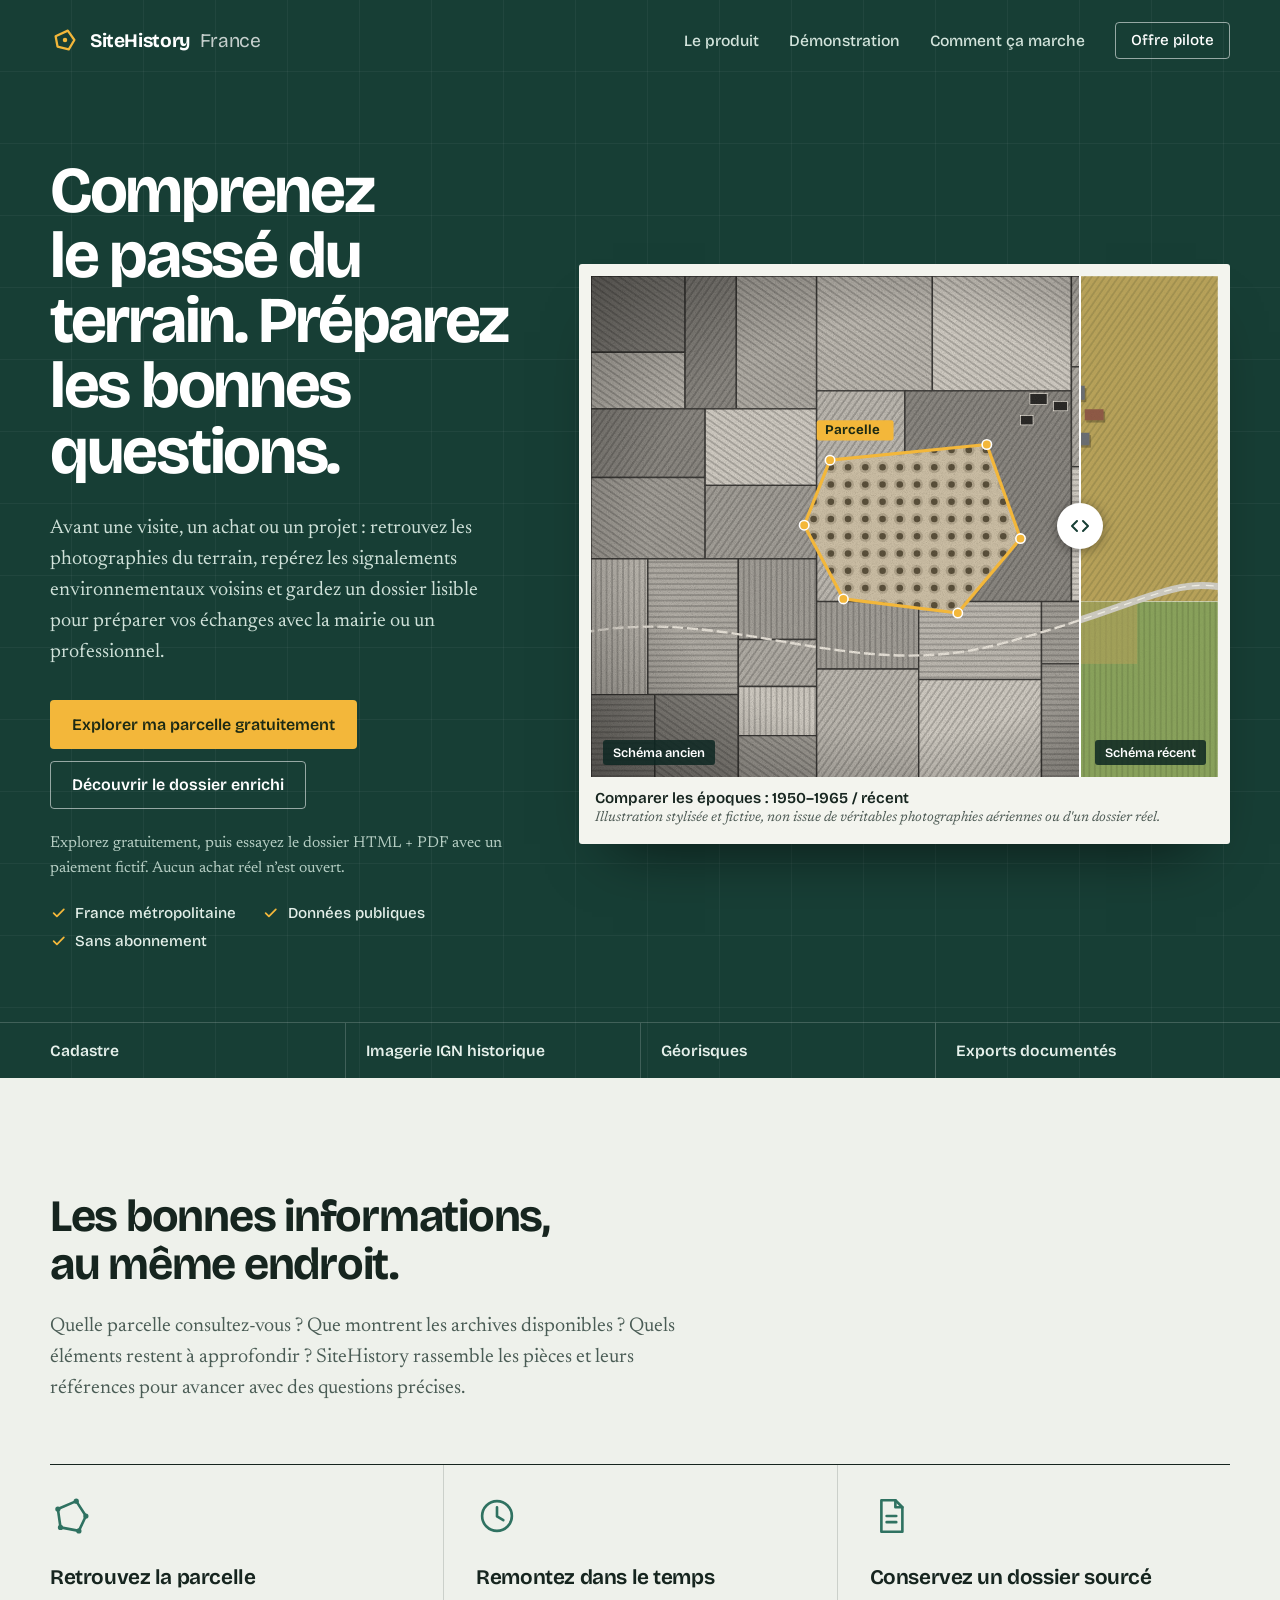
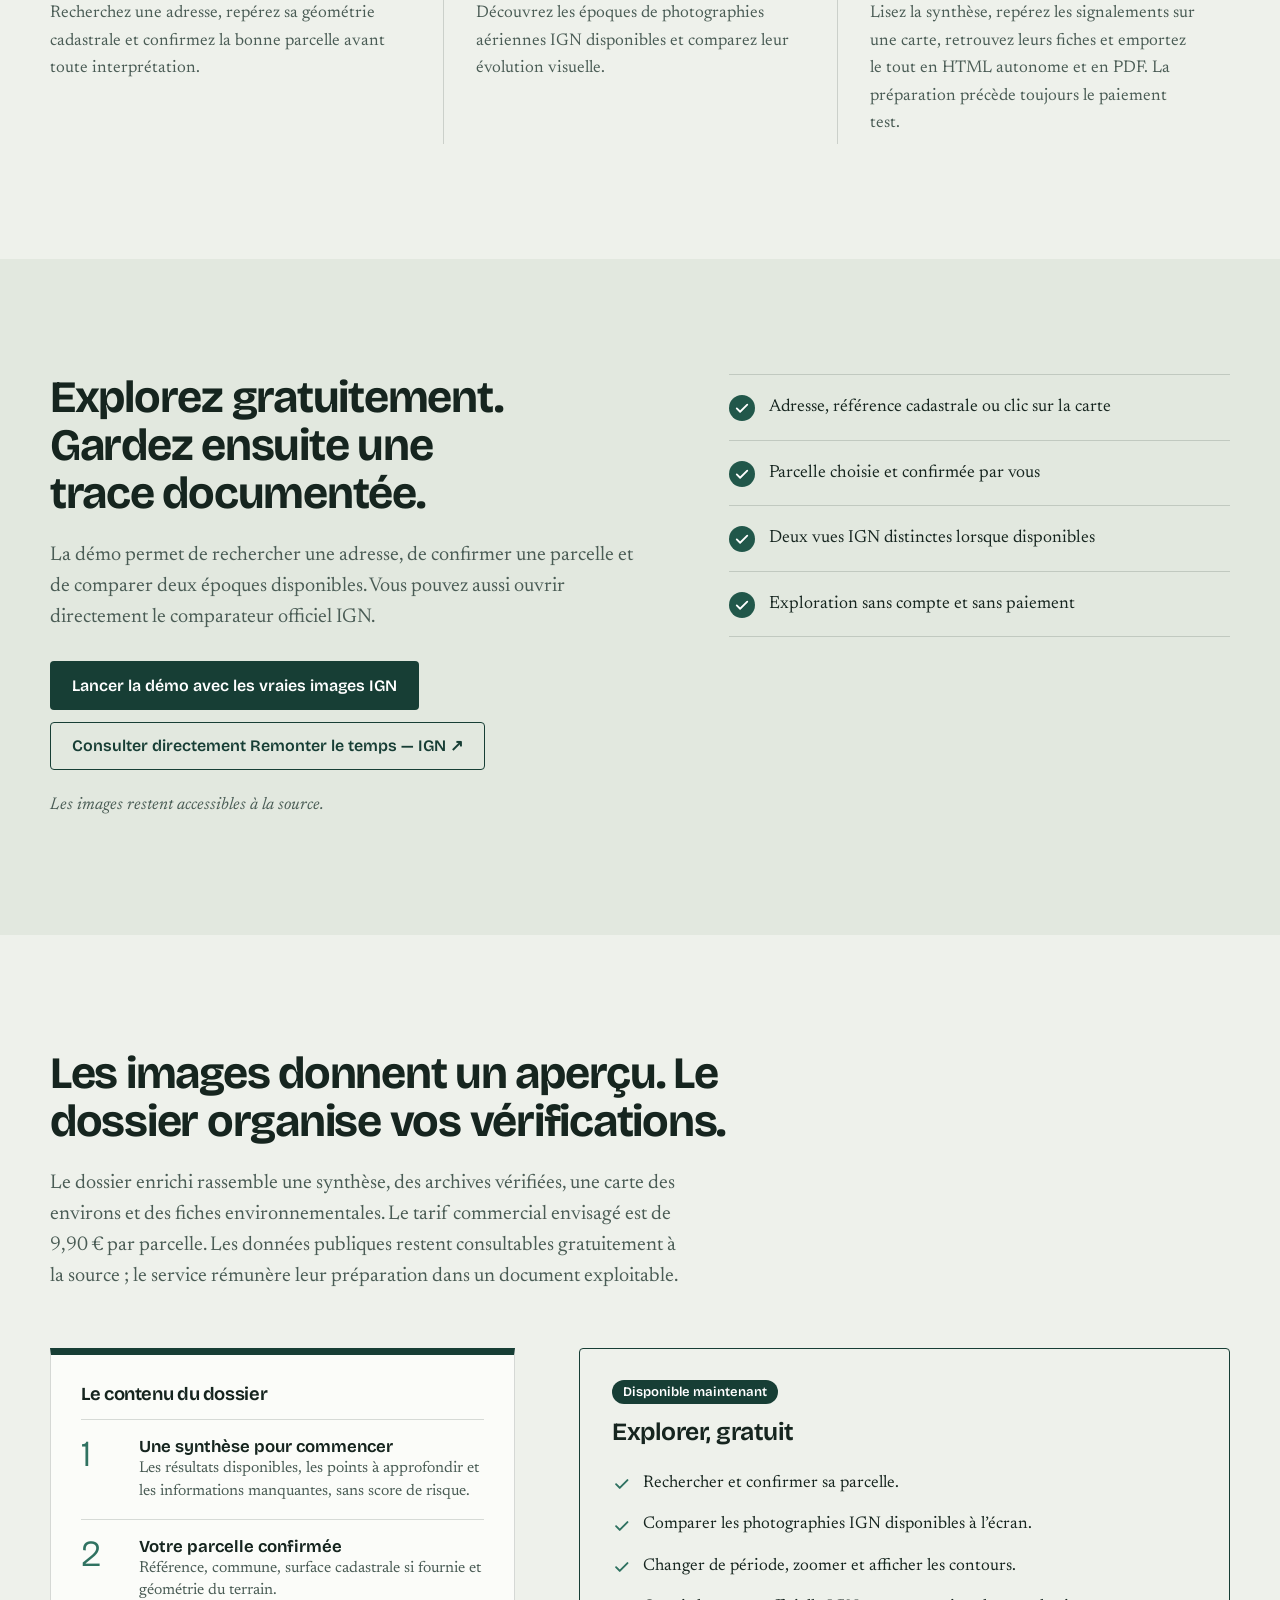
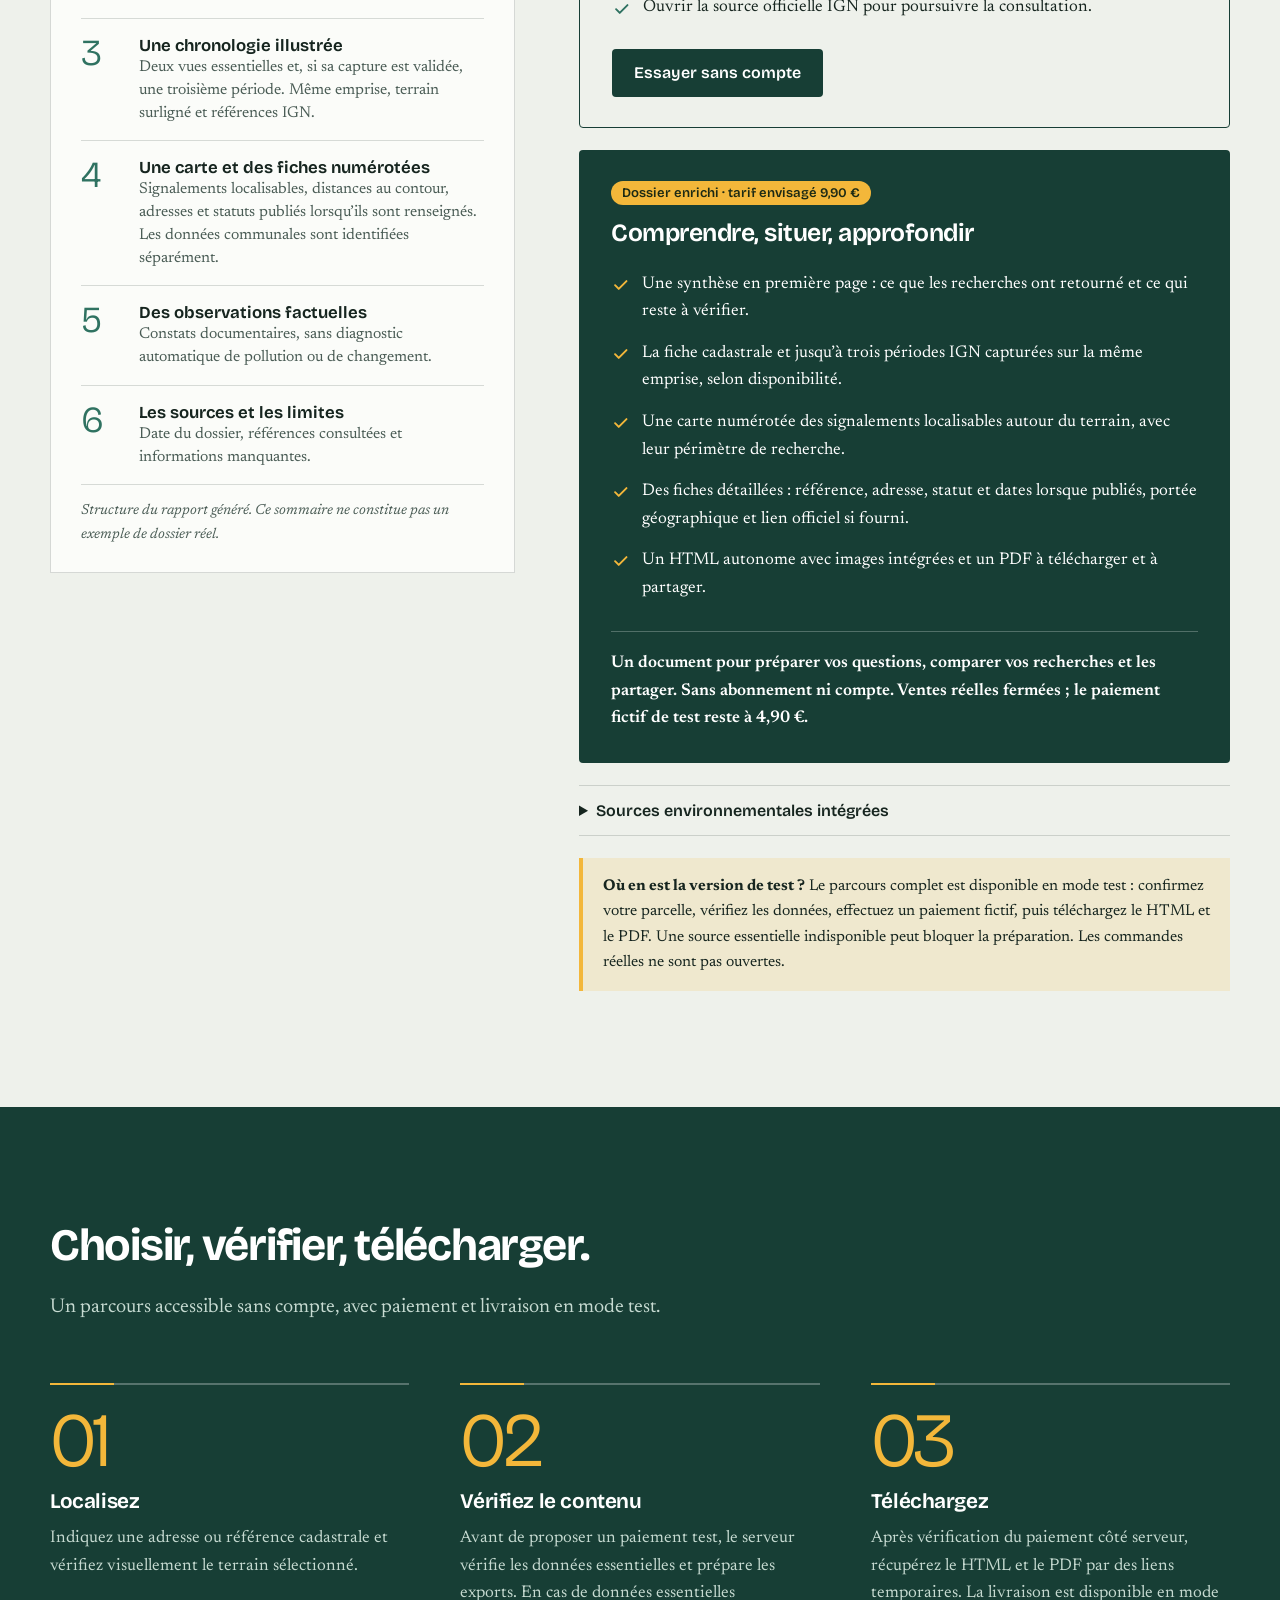
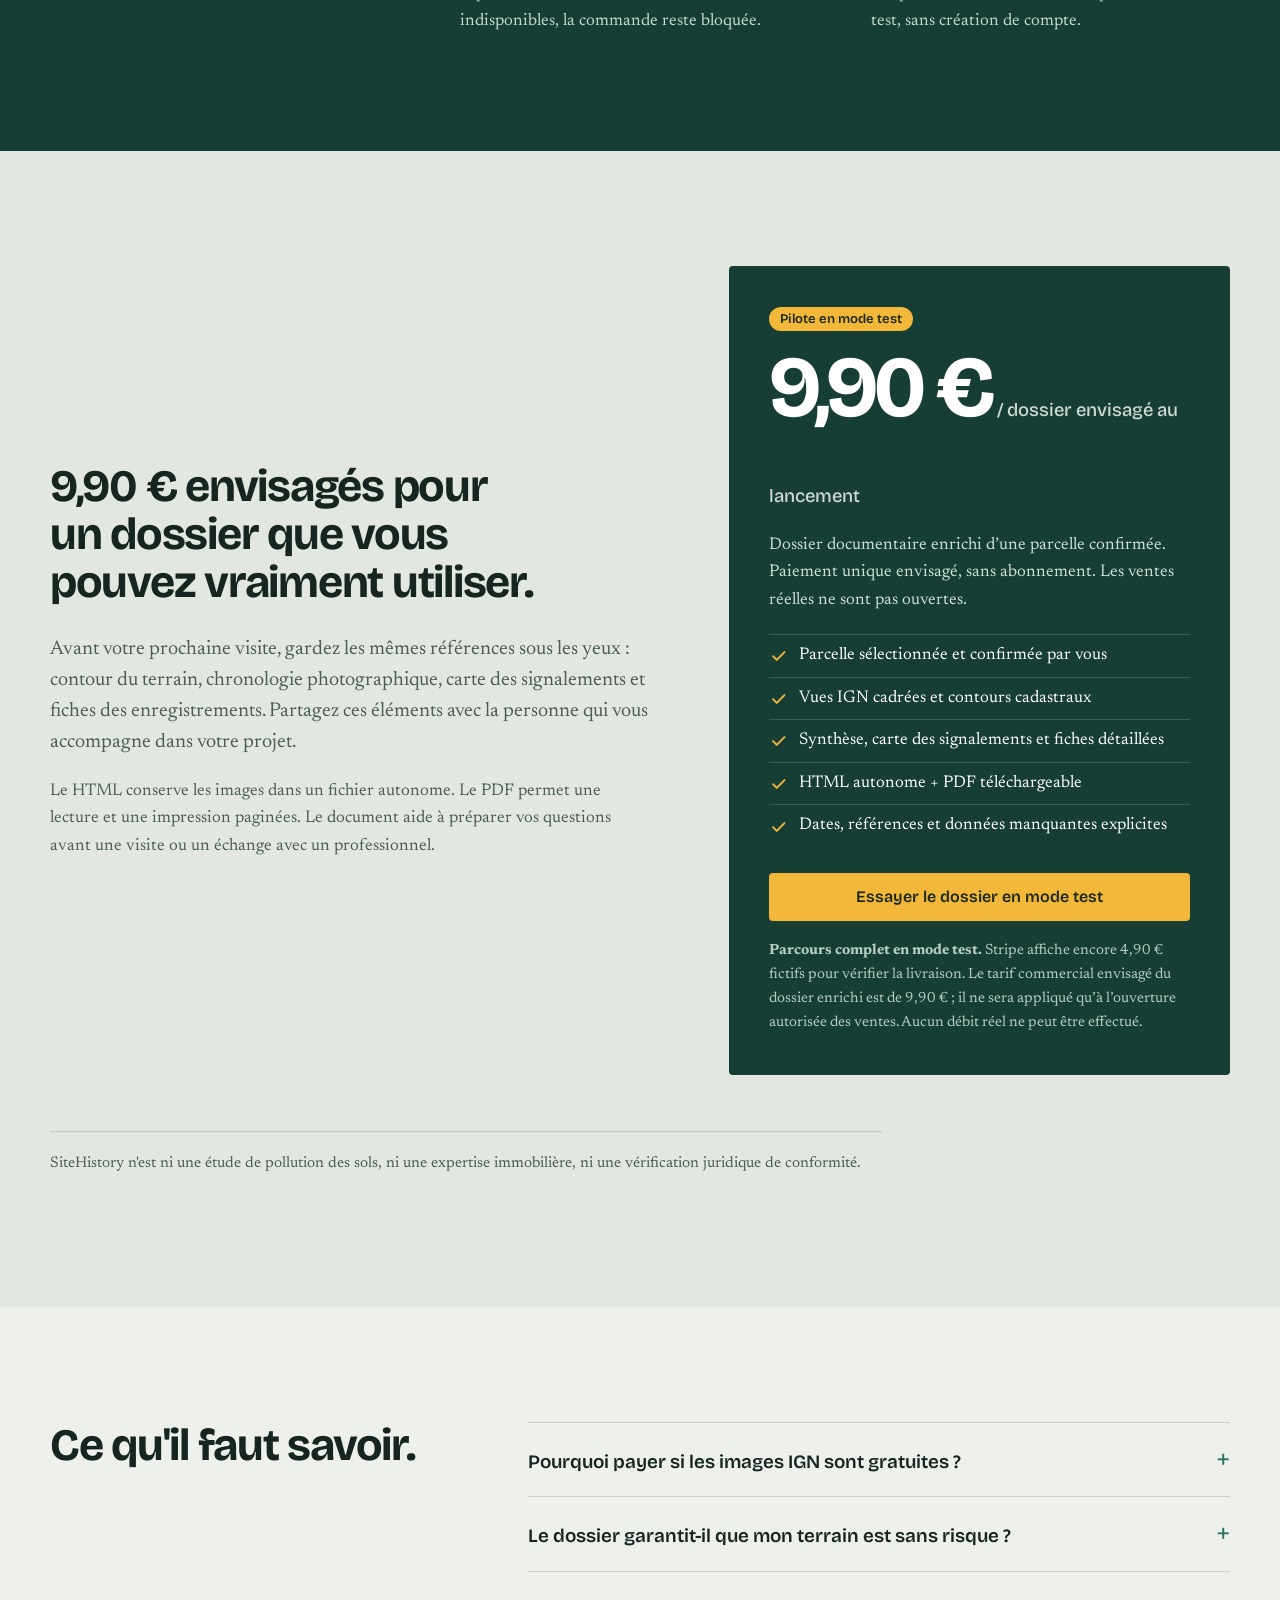
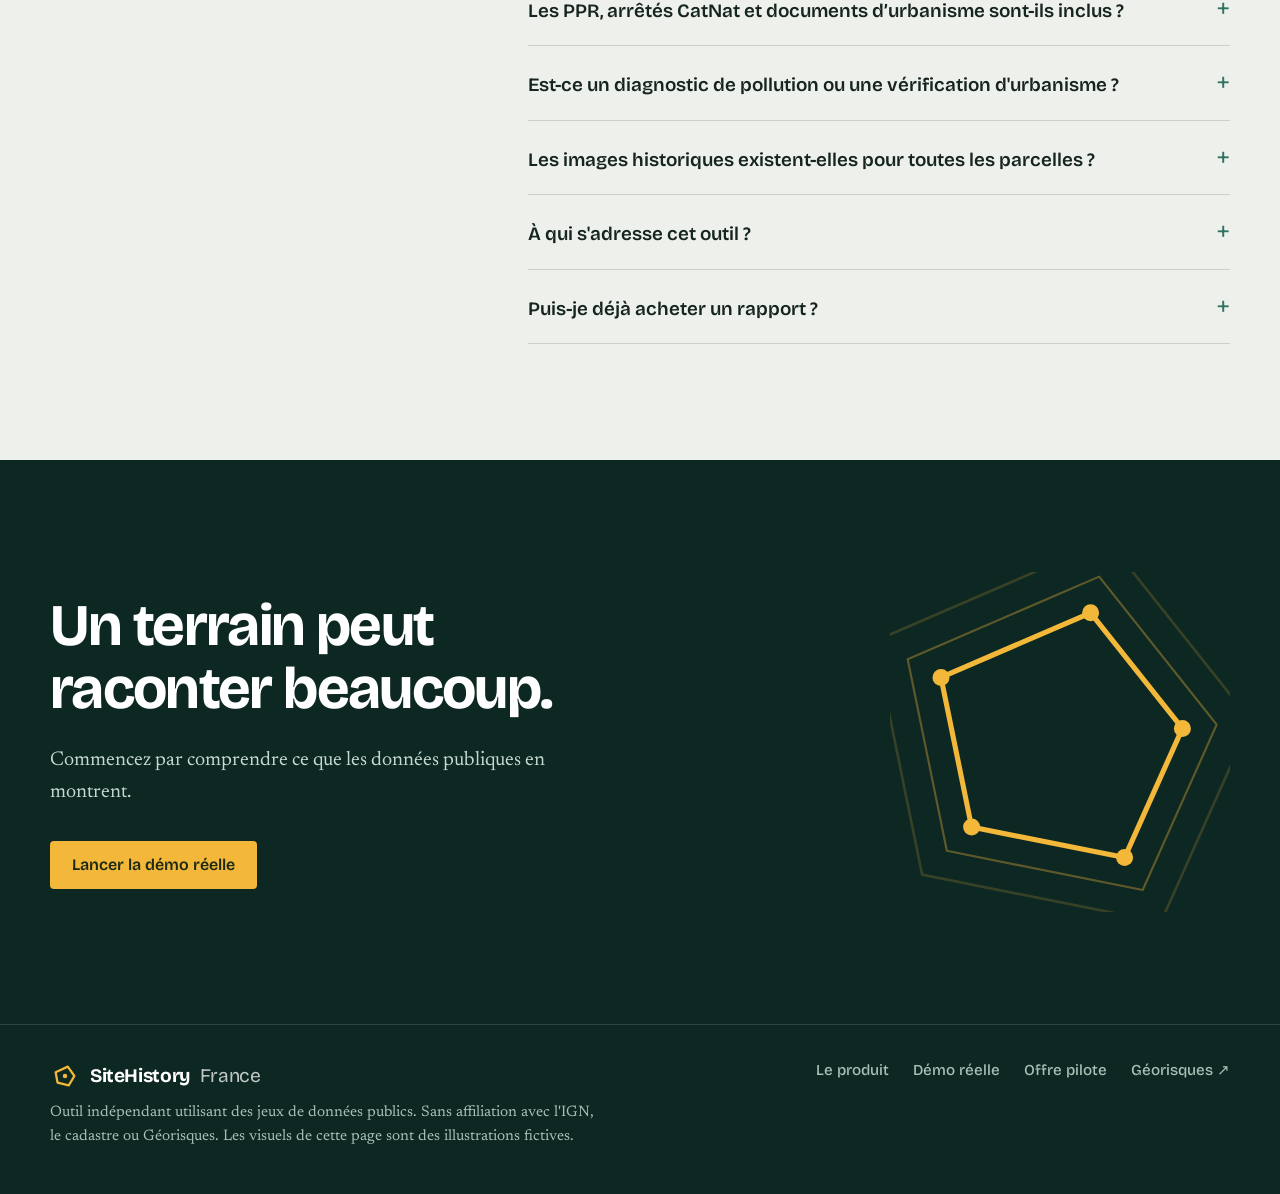
==== commit 33c5c54f: "Explain the enriched report and proposed 9.90 EUR launch price" ====
--- a/docs/index.html
+++ b/docs/index.html
@@ -4,7 +4,7 @@
 <meta charset="utf-8">
 <meta name="viewport" content="width=device-width, initial-scale=1">
 <title>SiteHistory France — Chaque parcelle a une histoire</title>
-<meta name="description" content="Explorez gratuitement votre parcelle et les vues IGN. Découvrez le dossier à 4,90 € : synthèse cadastrale, images cadrées et sources environnementales en HTML et PDF. Dossier HTML et PDF disponible en mode test ; ventes réelles fermées.">
+<meta name="description" content="Préparez vos questions avant un achat ou un projet : synthèse, jusqu’à trois périodes IGN vérifiées, carte des signalements et fiches sourcées en HTML et PDF. Tarif commercial envisagé : 9,90 €. Parcours actuellement en test uniquement.">
 <meta property="og:title" content="SiteHistory France — Chaque parcelle a une histoire">
 <meta property="og:description" content="Explorez les archives aériennes et les informations publiques sur votre terrain.">
 <meta name="theme-color" content="#173e35">
@@ -259,11 +259,11 @@
 
     <div class="hero__grid">
       <div>
-        <h1>Chaque parcelle a une histoire. Retrouvez-la.</h1>
-        <p class="lead">Photographies aériennes anciennes, cadastre et principaux indices environnementaux publics : les informations d'un terrain réunies dans un seul dossier exploratoire.</p>
+        <h1>Comprenez le passé du terrain. Préparez les bonnes questions.</h1>
+        <p class="lead">Avant une visite, un achat ou un projet : retrouvez les photographies du terrain, repérez les signalements environnementaux voisins et gardez un dossier lisible pour préparer vos échanges avec la mairie ou un professionnel.</p>
         <div class="btn-row">
           <a class="btn btn--amber" href="./demo.html">Explorer ma parcelle gratuitement</a>
-          <a class="btn btn--line-light" href="#dossier">Que contient le dossier à 4,90 € ?</a>
+          <a class="btn btn--line-light" href="#dossier">Découvrir le dossier enrichi</a>
         </div>
         <p class="hero__note">Explorez gratuitement, puis essayez le dossier HTML + PDF avec un paiement fictif. Aucun achat réel n’est ouvert.</p>
         <ul class="trust">
@@ -311,7 +311,7 @@
   <div class="wrap">
     <div class="intro">
       <h2>Les bonnes informations, au même endroit.</h2>
-      <p class="lead muted">Les archives et les données publiques existent déjà. SiteHistory aide à les réunir et les explorer sans multiplier les onglets.</p>
+      <p class="lead muted">Quelle parcelle consultez-vous ? Que montrent les archives disponibles ? Quels éléments restent à approfondir ? SiteHistory rassemble les pièces et leurs références pour avancer avec des questions précises.</p>
     </div>
     <ul class="trio">
       <li>
@@ -327,7 +327,7 @@
       <li>
         <svg class="ic" aria-hidden="true"><use href="#i-doc"/></svg>
         <h3>Conservez un dossier sourcé</h3>
-        <p>Le dossier rassemble les informations cadastrales, les images et les résultats environnementaux disponibles, avec leurs sources et leurs limites. Les téléchargements HTML et PDF sont accessibles après paiement test.</p>
+        <p>Lisez la synthèse, repérez les signalements sur une carte, retrouvez leurs fiches et emportez le tout en HTML autonome et en PDF. La préparation précède toujours le paiement test.</p>
       </li>
     </ul>
   </div>
@@ -358,17 +358,18 @@
 <section class="section" id="dossier">
   <div class="wrap">
     <div class="intro">
-      <h2>De la consultation à un document que vous pouvez conserver.</h2>
-      <p class="lead muted">Les données publiques sont consultables gratuitement chez leurs producteurs. Les 4,90 € prévus rémunèrent leur rassemblement, leur mise en forme et la préparation du dossier pour la parcelle confirmée.</p>
+      <h2>Les images donnent un aperçu. Le dossier organise vos vérifications.</h2>
+      <p class="lead muted">Le dossier enrichi rassemble une synthèse, des archives vérifiées, une carte des environs et des fiches environnementales. Le tarif commercial envisagé est de 9,90 € par parcelle. Les données publiques restent consultables gratuitement à la source ; le service rémunère leur préparation dans un document exploitable.</p>
     </div>
 
     <div class="dossier">
       <aside class="sheet" aria-labelledby="sheet-title">
         <h3 id="sheet-title">Le contenu du dossier</h3>
         <ol class="toc">
-          <li><strong>Votre parcelle</strong><span>Référence, commune, surface cadastrale si fournie et géométrie du terrain.</span></li>
-          <li><strong>Deux époques d’imagerie</strong><span>Vues sur une même emprise, contours cadastraux, périodes et identifiants IGN.</span></li>
-          <li><strong>Le contexte environnemental</strong><span>Résultats publics disponibles, périmètre de recherche et état de chaque source.</span></li>
+          <li><strong>Une synthèse pour commencer</strong><span>Les résultats disponibles, les points à approfondir et les informations manquantes, sans score de risque.</span></li>
+          <li><strong>Votre parcelle confirmée</strong><span>Référence, commune, surface cadastrale si fournie et géométrie du terrain.</span></li>
+          <li><strong>Une chronologie illustrée</strong><span>Deux vues essentielles et, si sa capture est validée, une troisième période. Même emprise, terrain surligné et références IGN.</span></li>
+          <li><strong>Une carte et des fiches numérotées</strong><span>Signalements localisables, distances au contour, adresses et statuts publiés lorsqu’ils sont renseignés. Les données communales sont identifiées séparément.</span></li>
           <li><strong>Des observations factuelles</strong><span>Constats documentaires, sans diagnostic automatique de pollution ou de changement.</span></li>
           <li><strong>Les sources et les limites</strong><span>Date du dossier, références consultées et informations manquantes.</span></li>
         </ol>
@@ -390,16 +391,16 @@
           </article>
 
           <article class="offer offer--paid">
-            <span class="pill">Dossier en mode test, 4,90 €</span>
-            <h3>Rassembler et conserver</h3>
+            <span class="pill">Dossier enrichi · tarif envisagé 9,90 €</span>
+            <h3>Comprendre, situer, approfondir</h3>
             <ul>
-              <li><svg class="ic" aria-hidden="true"><use href="#i-check"/></svg>Une fiche cadastrale et une carte de localisation réunies dans le dossier.</li>
-              <li><svg class="ic" aria-hidden="true"><use href="#i-check"/></svg>Des vues historique et récente préparées sur la même emprise, avec le terrain surligné.</li>
-              <li><svg class="ic" aria-hidden="true"><use href="#i-check"/></svg>Une synthèse des recherches Géorisques intégrées : résultats, nombres et distances lorsqu’ils sont calculables.</li>
-              <li><svg class="ic" aria-hidden="true"><use href="#i-check"/></svg>Des références, périodes et dates de consultation pour retrouver les sources.</li>
+              <li><svg class="ic" aria-hidden="true"><use href="#i-check"/></svg>Une synthèse en première page : ce que les recherches ont retourné et ce qui reste à vérifier.</li>
+              <li><svg class="ic" aria-hidden="true"><use href="#i-check"/></svg>La fiche cadastrale et jusqu’à trois périodes IGN capturées sur la même emprise, selon disponibilité.</li>
+              <li><svg class="ic" aria-hidden="true"><use href="#i-check"/></svg>Une carte numérotée des signalements localisables autour du terrain, avec leur périmètre de recherche.</li>
+              <li><svg class="ic" aria-hidden="true"><use href="#i-check"/></svg>Des fiches détaillées : référence, adresse, statut et dates lorsque publiés, portée géographique et lien officiel si fourni.</li>
               <li><svg class="ic" aria-hidden="true"><use href="#i-check"/></svg>Un HTML autonome avec images intégrées et un PDF à télécharger et à partager.</li>
             </ul>
-            <p class="offer__strong">Paiement unique prévu, sans abonnement ni compte utilisateur. Aucun achat réel n’est ouvert à ce stade.</p>
+            <p class="offer__strong">Un document pour préparer vos questions, comparer vos recherches et les partager. Sans abonnement ni compte. Ventes réelles fermées ; le paiement fictif de test reste à 4,90 €.</p>
           </article>
         </div>
 
@@ -448,24 +449,24 @@
   <div class="wrap">
     <div class="tarif">
       <div>
-        <h2>Un dossier prêt à relire et à partager.</h2>
-        <p class="lead muted">Évitez de reconstituer vos recherches à partir d’onglets et de captures dispersés. Le dossier rassemble les éléments consultés, leur provenance et leurs limites dans deux formats complémentaires.</p>
+        <h2>9,90 € envisagés pour un dossier que vous pouvez vraiment utiliser.</h2>
+        <p class="lead muted">Avant votre prochaine visite, gardez les mêmes références sous les yeux : contour du terrain, chronologie photographique, carte des signalements et fiches des enregistrements. Partagez ces éléments avec la personne qui vous accompagne dans votre projet.</p>
         <p class="measure muted">Le HTML conserve les images dans un fichier autonome. Le PDF permet une lecture et une impression paginées. Le document aide à préparer vos questions avant une visite ou un échange avec un professionnel.</p>
       </div>
 
       <div class="price">
         <span class="pill">Pilote en mode test</span>
-        <div class="price__amount">4,90 €<small>/ dossier</small></div>
-        <p class="price__desc">Dossier historique exploratoire d'une parcelle. Prix indicatif pour le lancement, non facturé pour les tests actuels.</p>
+        <div class="price__amount">9,90 €<small>/ dossier envisagé au lancement</small></div>
+        <p class="price__desc">Dossier documentaire enrichi d’une parcelle confirmée. Paiement unique envisagé, sans abonnement. Les ventes réelles ne sont pas ouvertes.</p>
         <ul>
           <li><svg class="ic" aria-hidden="true"><use href="#i-check"/></svg>Parcelle sélectionnée et confirmée par vous</li>
           <li><svg class="ic" aria-hidden="true"><use href="#i-check"/></svg>Vues IGN cadrées et contours cadastraux</li>
-          <li><svg class="ic" aria-hidden="true"><use href="#i-check"/></svg>Résultats environnementaux disponibles et sourcés</li>
+          <li><svg class="ic" aria-hidden="true"><use href="#i-check"/></svg>Synthèse, carte des signalements et fiches détaillées</li>
           <li><svg class="ic" aria-hidden="true"><use href="#i-check"/></svg>HTML autonome + PDF téléchargeable</li>
           <li><svg class="ic" aria-hidden="true"><use href="#i-check"/></svg>Dates, références et données manquantes explicites</li>
         </ul>
         <a class="btn btn--amber" href="./demo.html">Essayer le dossier en mode test</a>
-        <p class="price__note"><strong>Parcours complet en mode test.</strong> Les 4,90 € affichés dans Stripe sont simulés. Aucun débit réel ne peut être effectué. Le tarif commercial prévu reste de 4,90 € par dossier, sans abonnement.</p>
+        <p class="price__note"><strong>Parcours complet en mode test.</strong> Stripe affiche encore 4,90 € fictifs pour vérifier la livraison. Le tarif commercial envisagé du dossier enrichi est de 9,90 € ; il ne sera appliqué qu’à l’ouverture autorisée des ventes. Aucun débit réel ne peut être effectué.</p>
       </div>
     </div>
 
@@ -482,11 +483,15 @@
     <div class="faq__list">
       <details>
         <summary>Pourquoi payer si les images IGN sont gratuites ?</summary>
-        <p>Vous pouvez consulter gratuitement les images sur le site IGN et utiliser notre démo. Le service prépare un document pour la parcelle que vous avez confirmée : fiche cadastrale, vues sur un même cadrage, recherches environnementales disponibles et références datées. Vous payez ce travail de rassemblement et les exports HTML/PDF, pas un accès exclusif aux données publiques.</p>
+        <p>Vous pouvez consulter gratuitement les images sur le site IGN et utiliser notre démo. Le service prépare un document pour la parcelle que vous avez confirmée : synthèse de lecture, vues sur un même cadrage, carte des signalements localisables, fiches détaillées et références datées. Vous payez ce travail de rassemblement et les exports HTML/PDF, pas un accès exclusif aux données publiques.</p>
       </details>
       <details>
         <summary>Le dossier garantit-il que mon terrain est sans risque ?</summary>
         <p>Non. Le dossier indique ce que les sources consultées permettent de documenter, ainsi que leurs limites et leurs éventuelles indisponibilités. Il ne remplace ni un état des risques réglementaire, ni une étude de sol, ni une expertise environnementale ou juridique.</p>
+      </details>
+      <details>
+        <summary>Les PPR, arrêtés CatNat et documents d’urbanisme sont-ils inclus ?</summary>
+        <p>Non, ces documents ne sont pas intégrés à cette version. Le rapport rappelle ces vérifications à poursuivre auprès des sources compétentes. Il distingue les informations communales des enregistrements géolocalisés.</p>
       </details>
       <details>
         <summary>Est-ce un diagnostic de pollution ou une vérification d'urbanisme ?</summary>
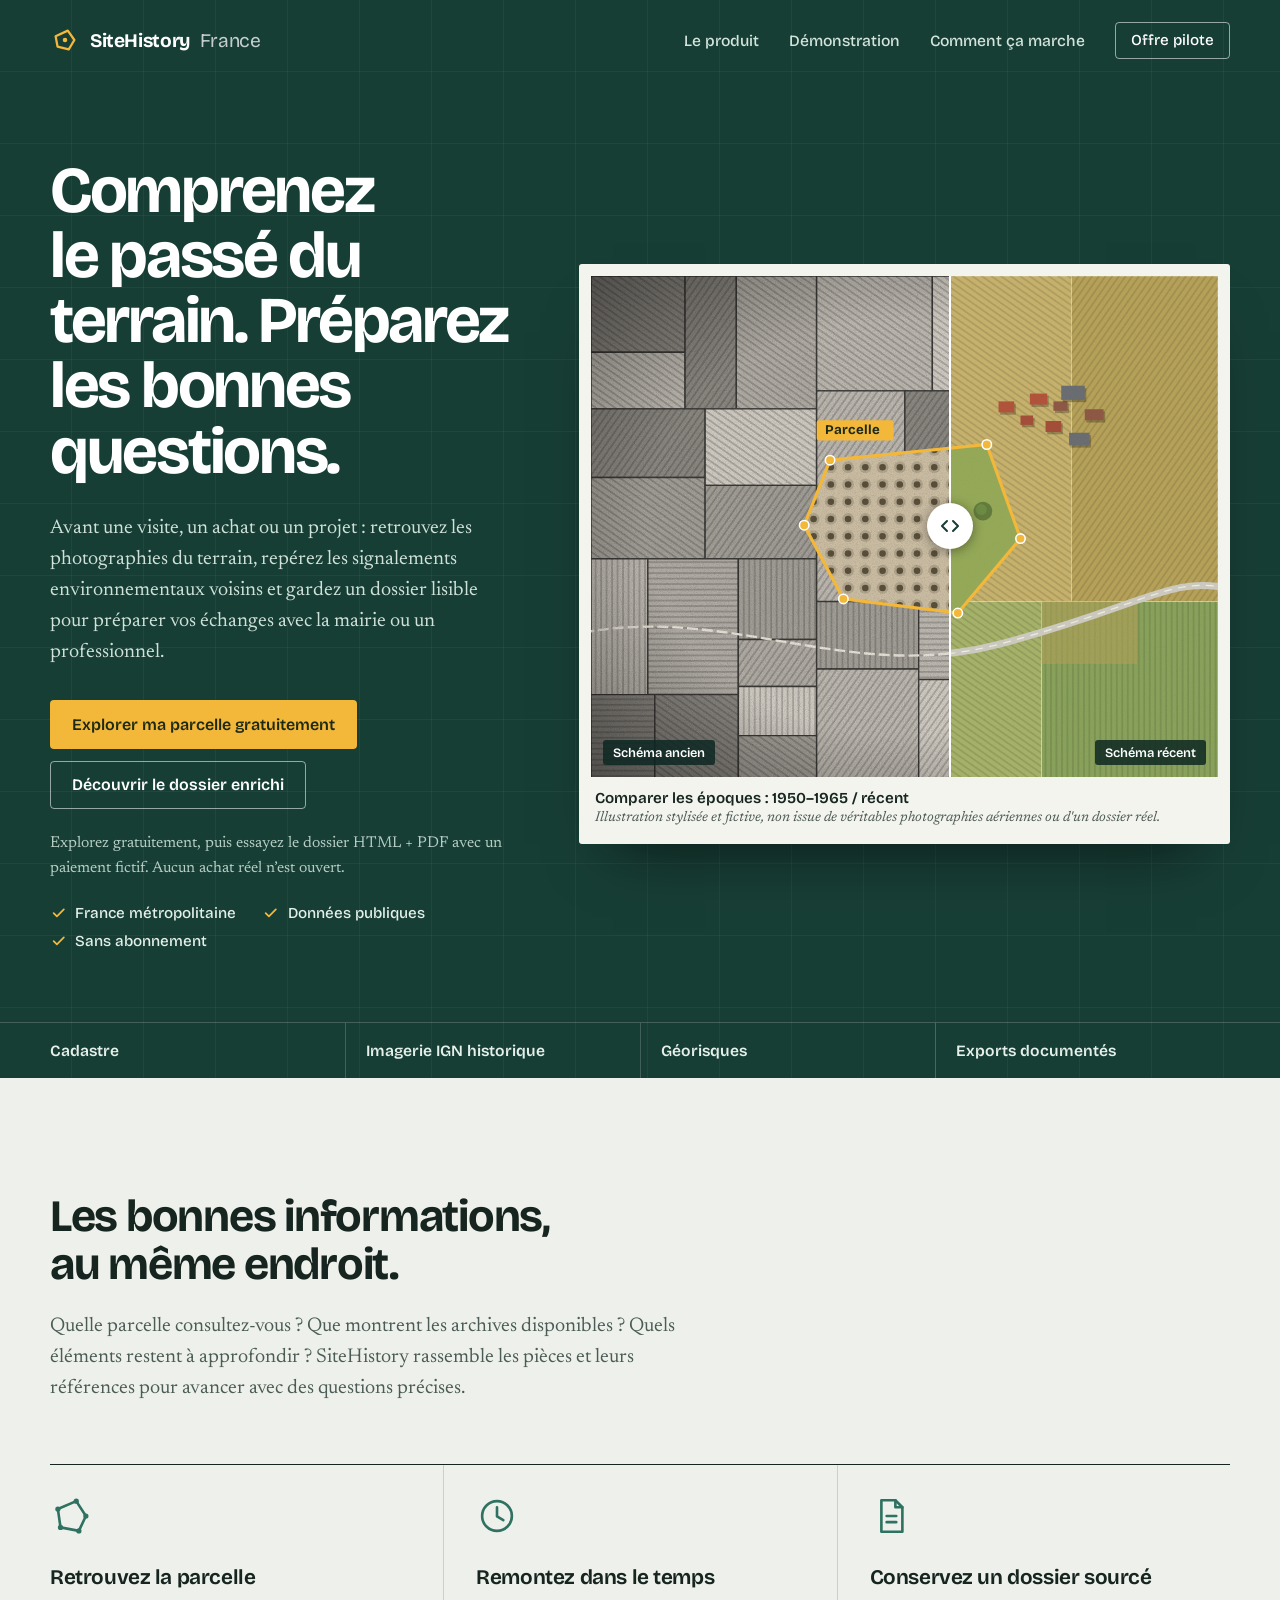
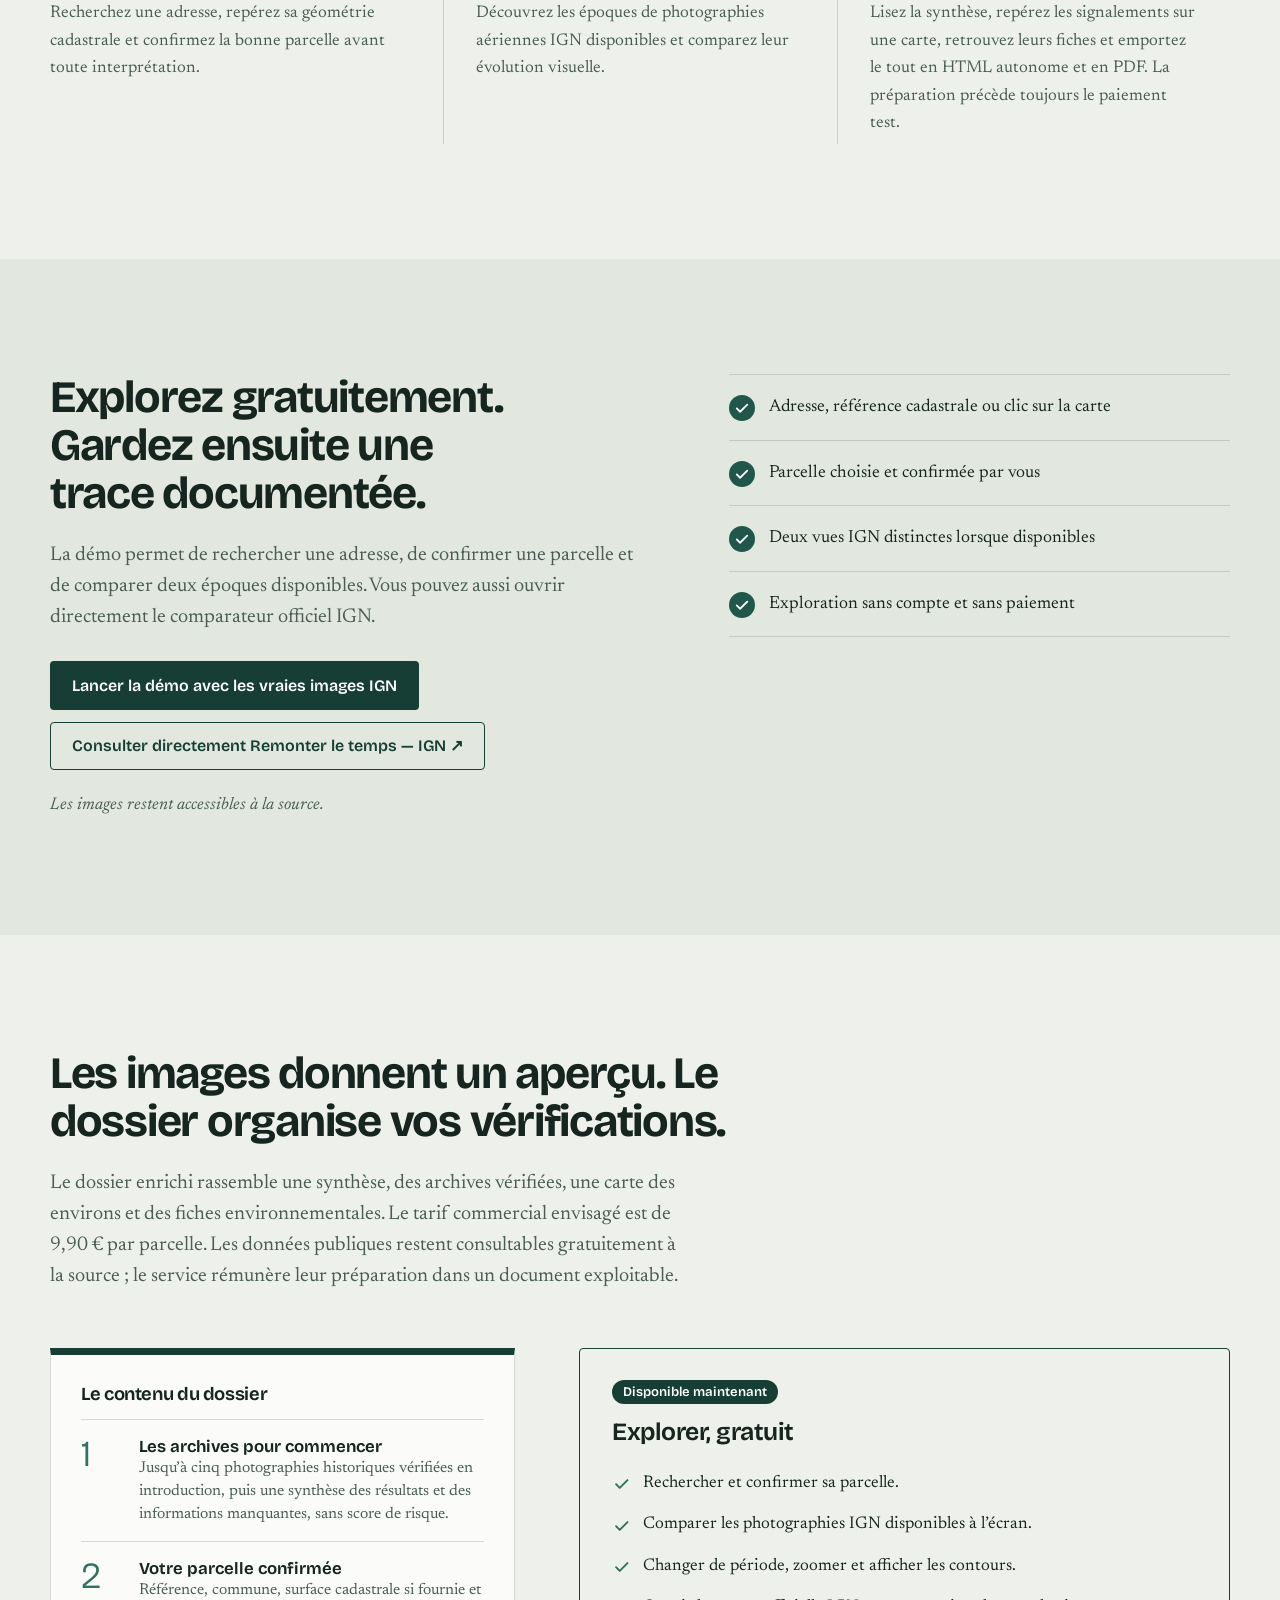
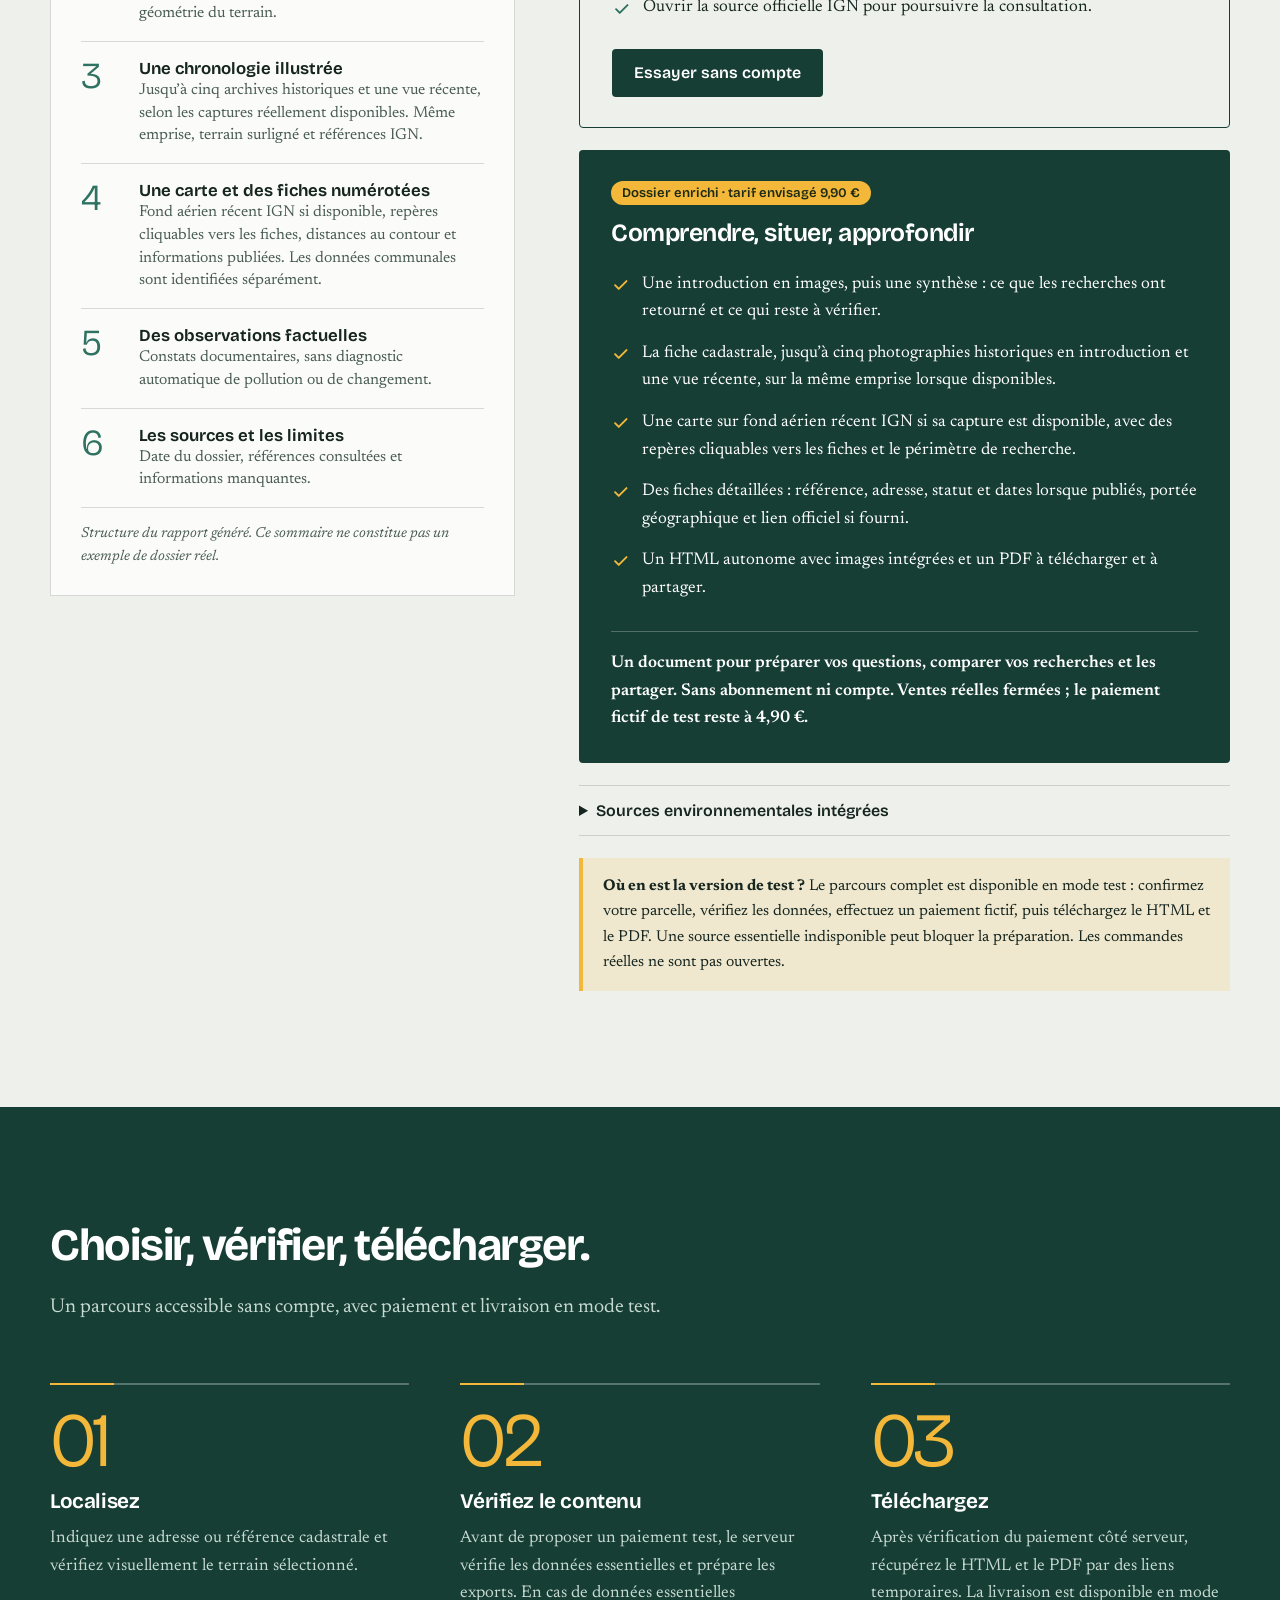
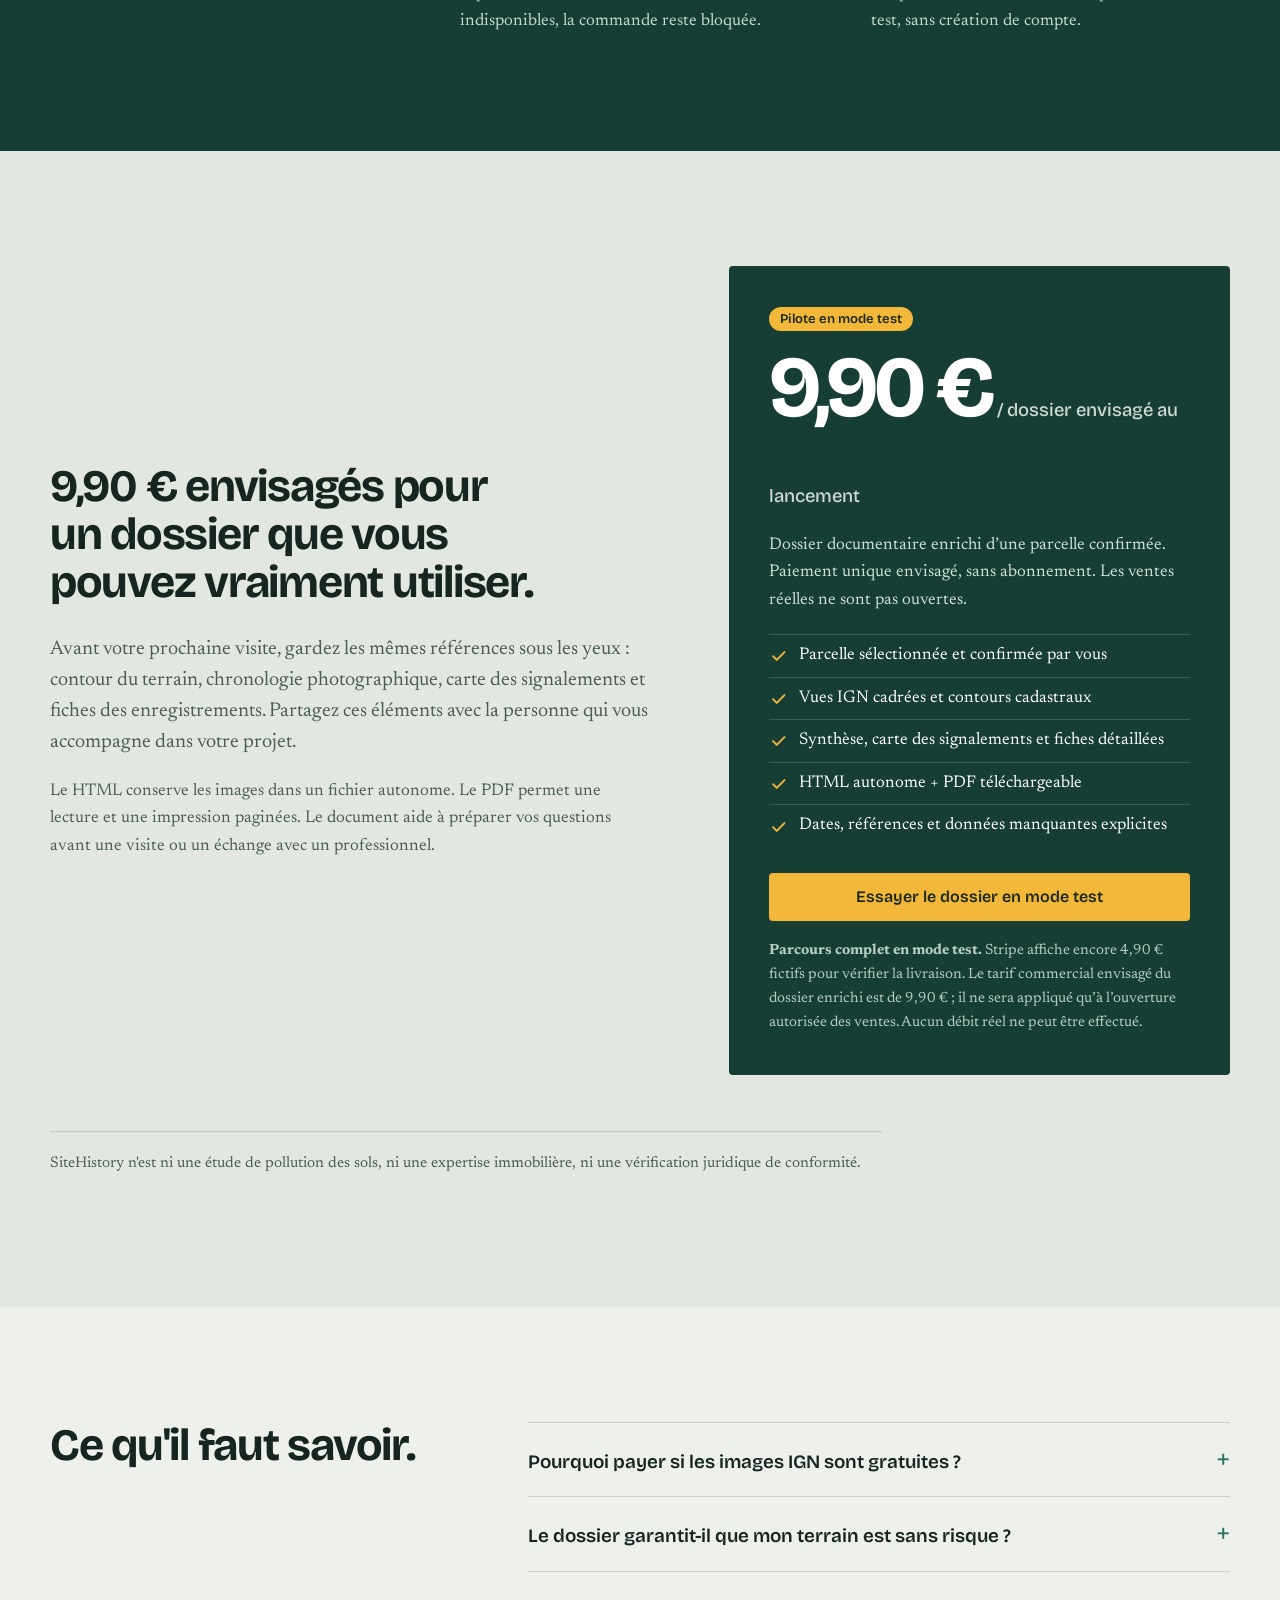
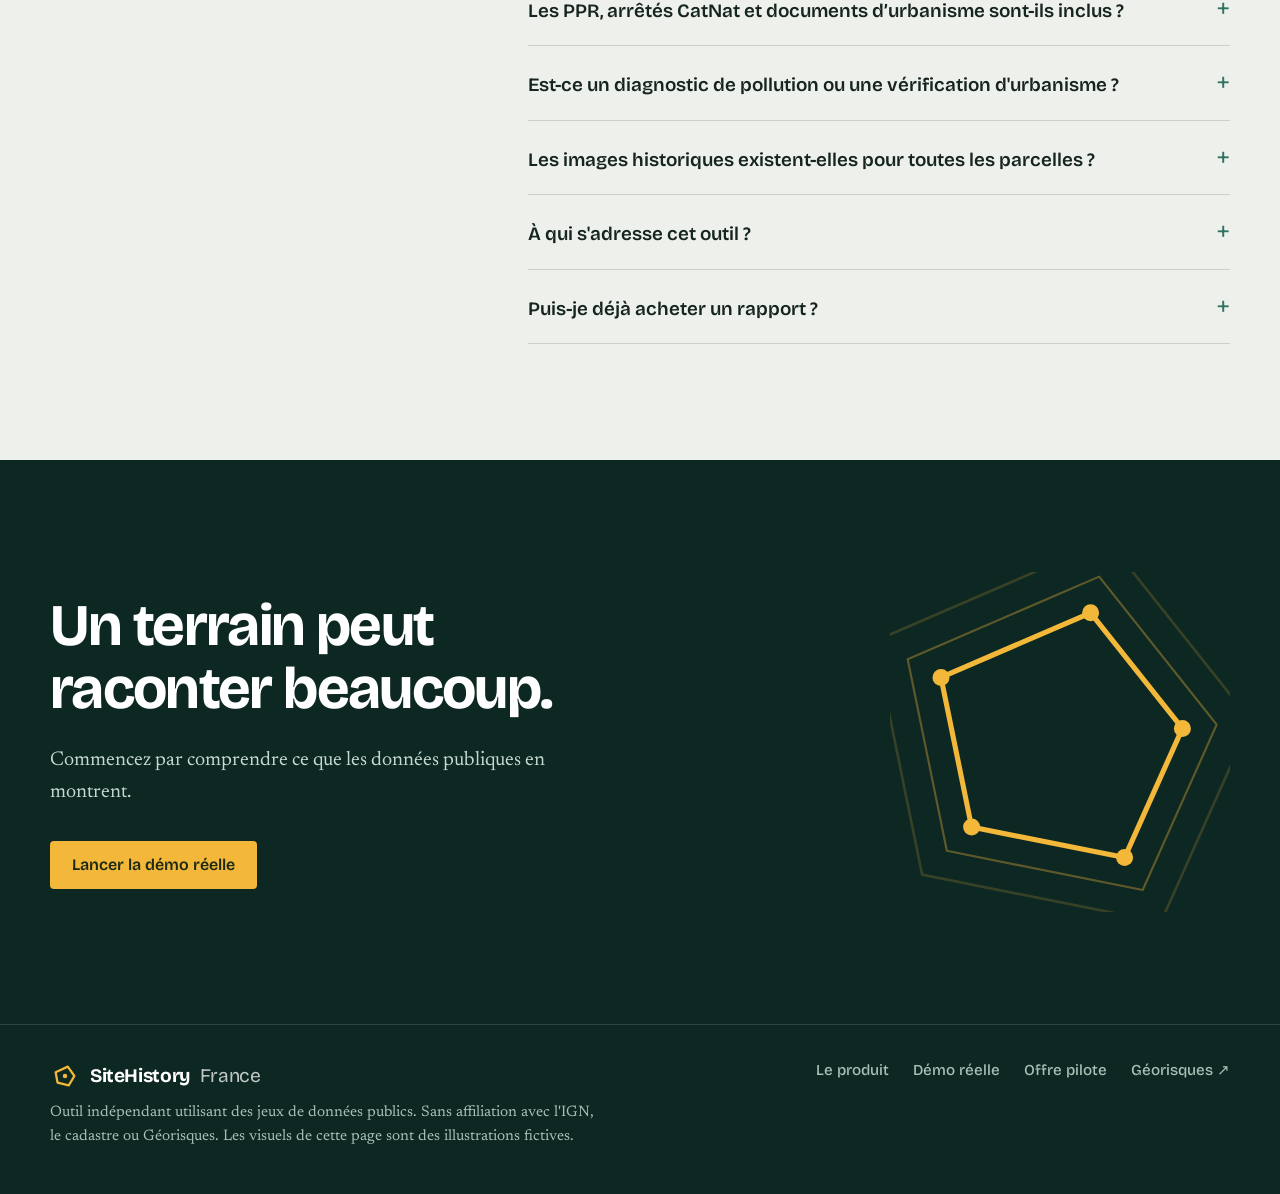
==== commit 942633b4: "Explain five-view reports and verify linked aerial maps in sandbox delivery" ====
--- a/docs/index.html
+++ b/docs/index.html
@@ -4,7 +4,7 @@
 <meta charset="utf-8">
 <meta name="viewport" content="width=device-width, initial-scale=1">
 <title>SiteHistory France — Chaque parcelle a une histoire</title>
-<meta name="description" content="Préparez vos questions avant un achat ou un projet : synthèse, jusqu’à trois périodes IGN vérifiées, carte des signalements et fiches sourcées en HTML et PDF. Tarif commercial envisagé : 9,90 €. Parcours actuellement en test uniquement.">
+<meta name="description" content="Préparez vos questions avant un achat ou un projet : synthèse, jusqu’à cinq photographies historiques IGN vérifiées, carte aérienne des signalements et fiches sourcées en HTML et PDF. Tarif commercial envisagé : 9,90 €. Parcours actuellement en test uniquement.">
 <meta property="og:title" content="SiteHistory France — Chaque parcelle a une histoire">
 <meta property="og:description" content="Explorez les archives aériennes et les informations publiques sur votre terrain.">
 <meta name="theme-color" content="#173e35">
@@ -366,10 +366,10 @@
       <aside class="sheet" aria-labelledby="sheet-title">
         <h3 id="sheet-title">Le contenu du dossier</h3>
         <ol class="toc">
-          <li><strong>Une synthèse pour commencer</strong><span>Les résultats disponibles, les points à approfondir et les informations manquantes, sans score de risque.</span></li>
+          <li><strong>Les archives pour commencer</strong><span>Jusqu’à cinq photographies historiques vérifiées en introduction, puis une synthèse des résultats et des informations manquantes, sans score de risque.</span></li>
           <li><strong>Votre parcelle confirmée</strong><span>Référence, commune, surface cadastrale si fournie et géométrie du terrain.</span></li>
-          <li><strong>Une chronologie illustrée</strong><span>Deux vues essentielles et, si sa capture est validée, une troisième période. Même emprise, terrain surligné et références IGN.</span></li>
-          <li><strong>Une carte et des fiches numérotées</strong><span>Signalements localisables, distances au contour, adresses et statuts publiés lorsqu’ils sont renseignés. Les données communales sont identifiées séparément.</span></li>
+          <li><strong>Une chronologie illustrée</strong><span>Jusqu’à cinq archives historiques et une vue récente, selon les captures réellement disponibles. Même emprise, terrain surligné et références IGN.</span></li>
+          <li><strong>Une carte et des fiches numérotées</strong><span>Fond aérien récent IGN si disponible, repères cliquables vers les fiches, distances au contour et informations publiées. Les données communales sont identifiées séparément.</span></li>
           <li><strong>Des observations factuelles</strong><span>Constats documentaires, sans diagnostic automatique de pollution ou de changement.</span></li>
           <li><strong>Les sources et les limites</strong><span>Date du dossier, références consultées et informations manquantes.</span></li>
         </ol>
@@ -394,9 +394,9 @@
             <span class="pill">Dossier enrichi · tarif envisagé 9,90 €</span>
             <h3>Comprendre, situer, approfondir</h3>
             <ul>
-              <li><svg class="ic" aria-hidden="true"><use href="#i-check"/></svg>Une synthèse en première page : ce que les recherches ont retourné et ce qui reste à vérifier.</li>
-              <li><svg class="ic" aria-hidden="true"><use href="#i-check"/></svg>La fiche cadastrale et jusqu’à trois périodes IGN capturées sur la même emprise, selon disponibilité.</li>
-              <li><svg class="ic" aria-hidden="true"><use href="#i-check"/></svg>Une carte numérotée des signalements localisables autour du terrain, avec leur périmètre de recherche.</li>
+              <li><svg class="ic" aria-hidden="true"><use href="#i-check"/></svg>Une introduction en images, puis une synthèse : ce que les recherches ont retourné et ce qui reste à vérifier.</li>
+              <li><svg class="ic" aria-hidden="true"><use href="#i-check"/></svg>La fiche cadastrale, jusqu’à cinq photographies historiques en introduction et une vue récente, sur la même emprise lorsque disponibles.</li>
+              <li><svg class="ic" aria-hidden="true"><use href="#i-check"/></svg>Une carte sur fond aérien récent IGN si sa capture est disponible, avec des repères cliquables vers les fiches et le périmètre de recherche.</li>
               <li><svg class="ic" aria-hidden="true"><use href="#i-check"/></svg>Des fiches détaillées : référence, adresse, statut et dates lorsque publiés, portée géographique et lien officiel si fourni.</li>
               <li><svg class="ic" aria-hidden="true"><use href="#i-check"/></svg>Un HTML autonome avec images intégrées et un PDF à télécharger et à partager.</li>
             </ul>
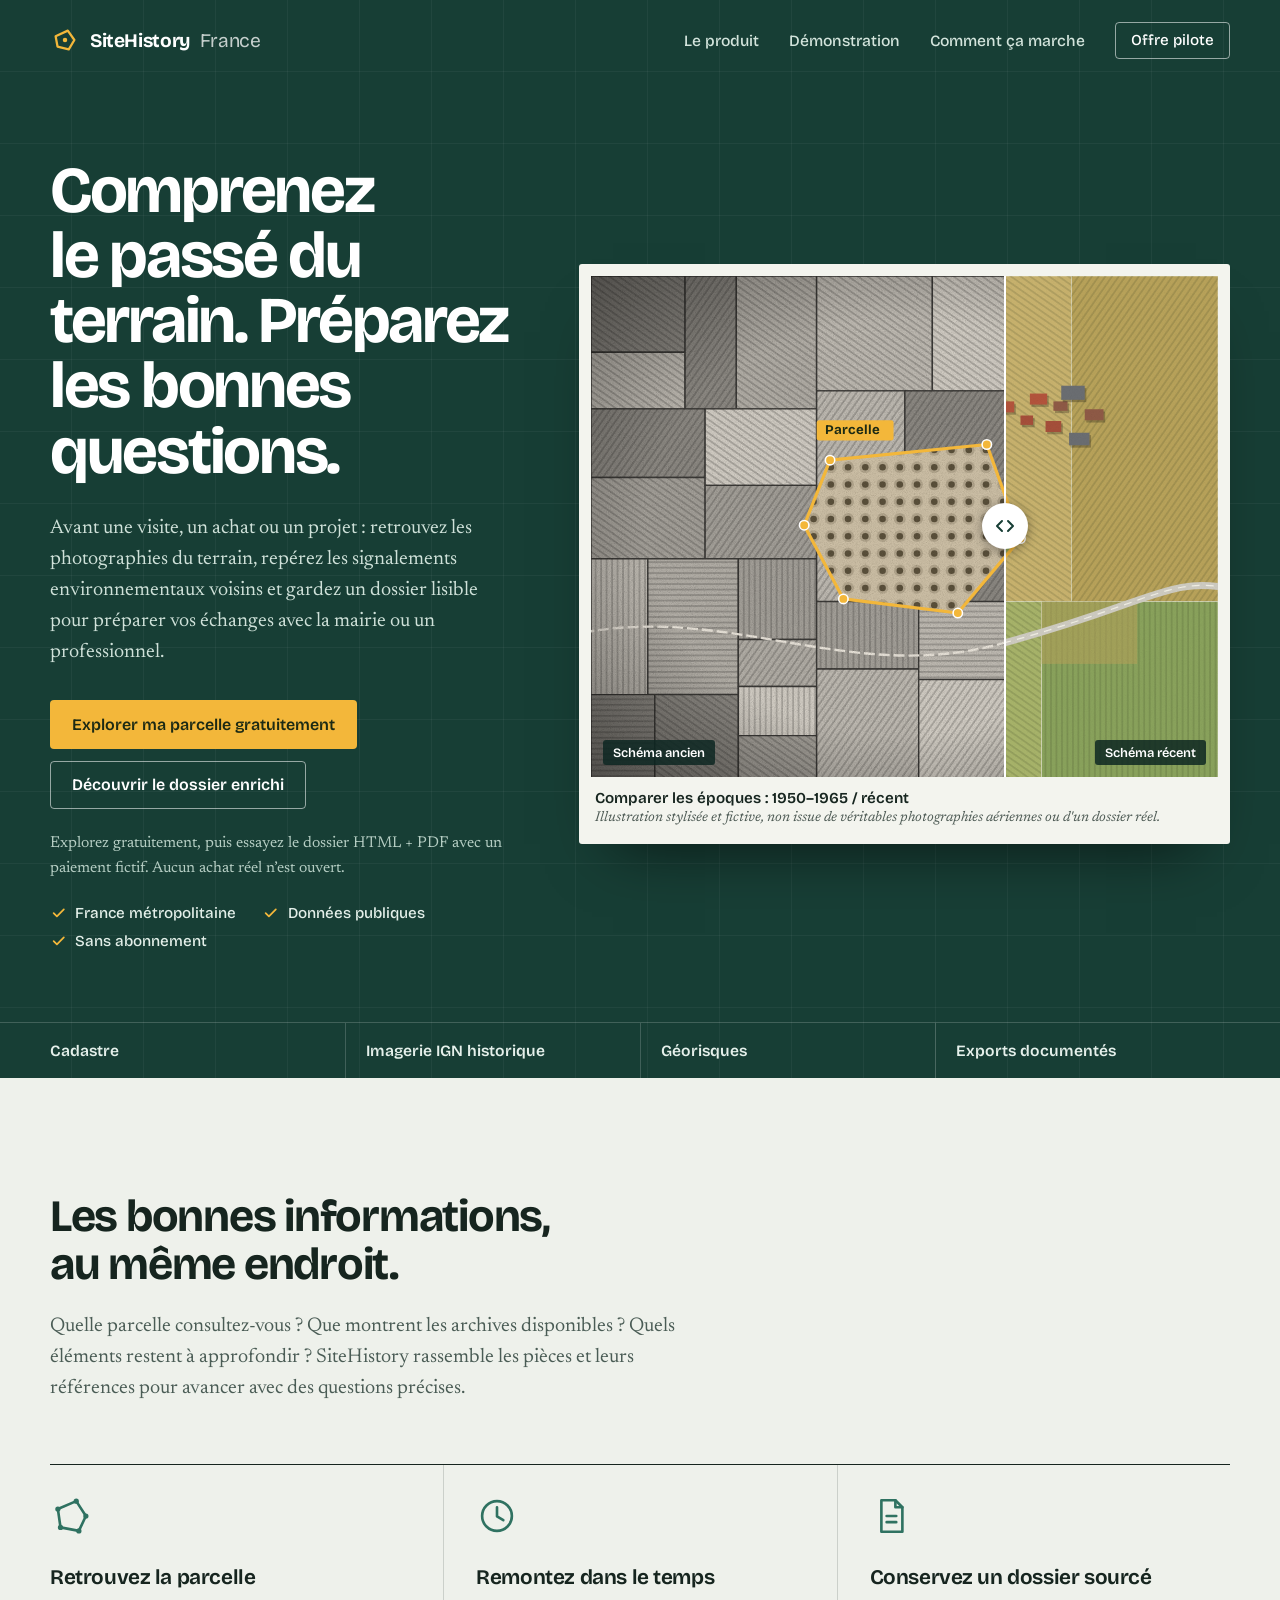
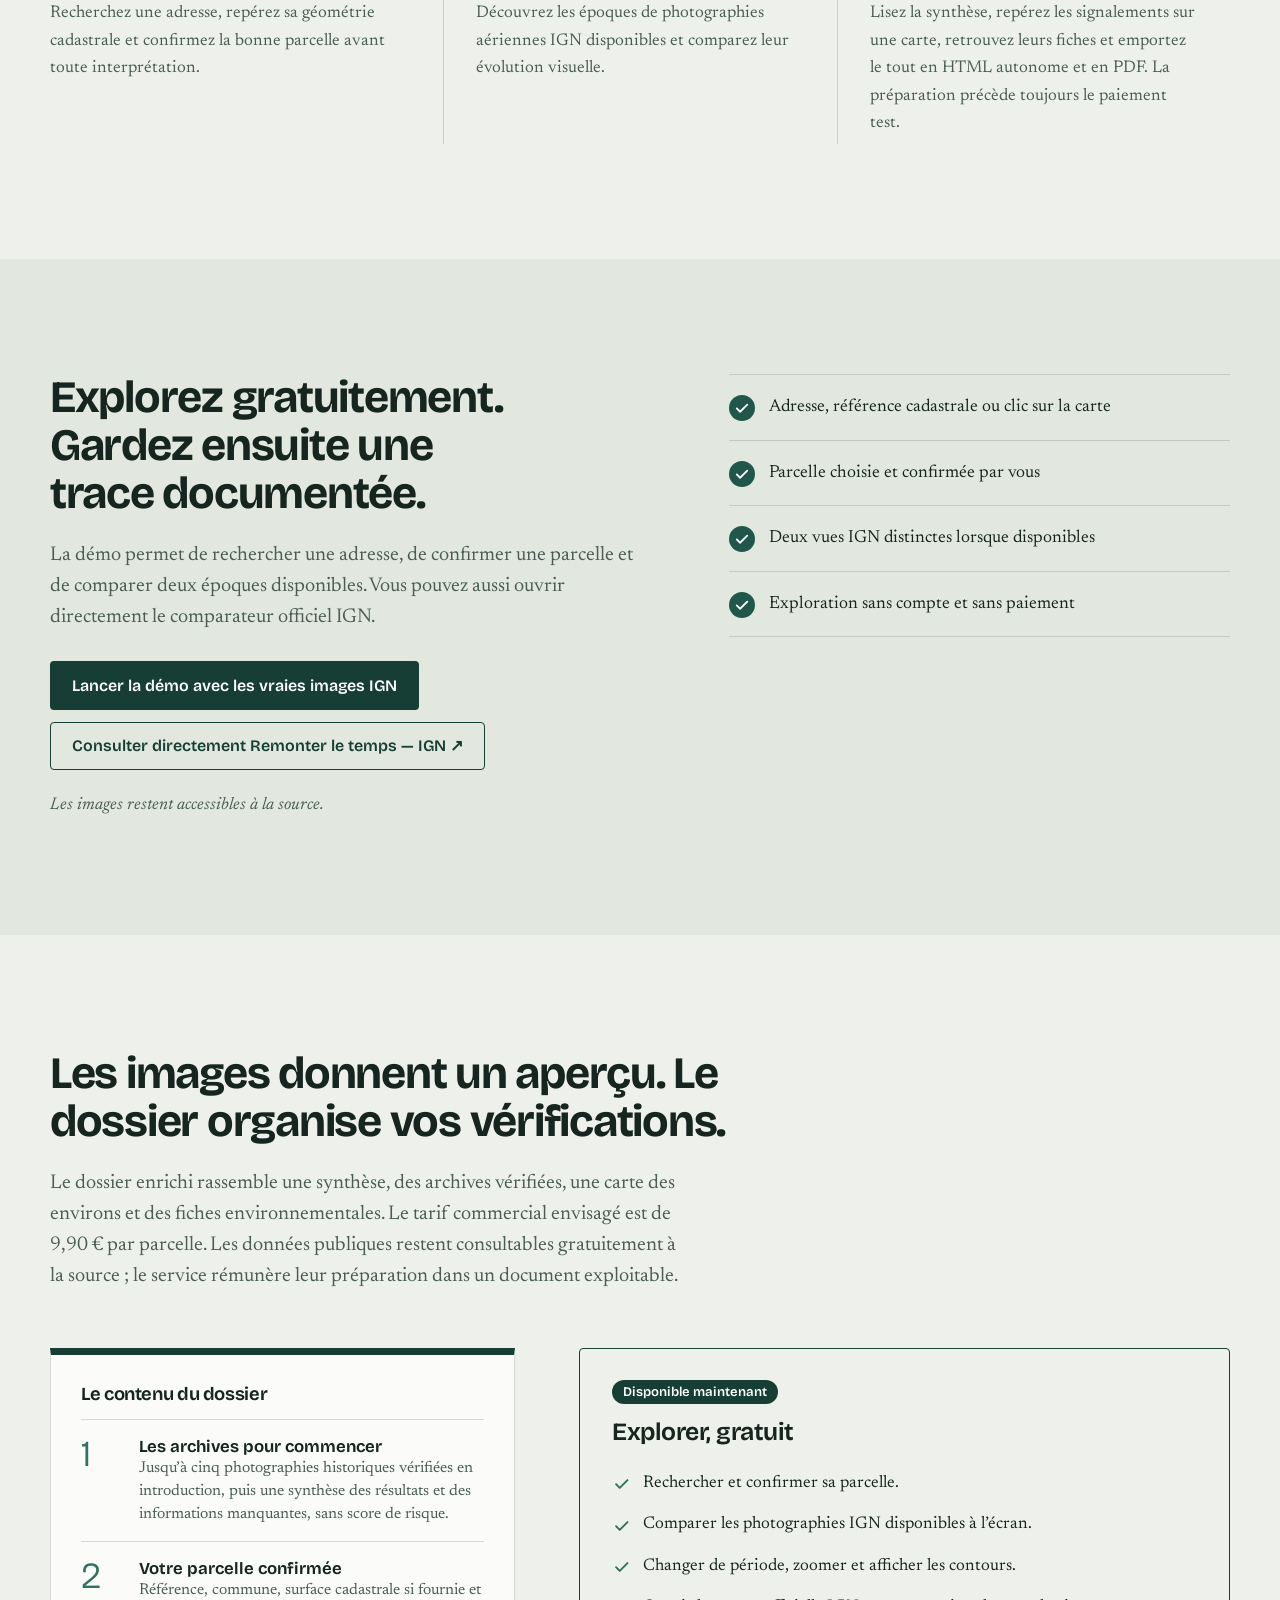
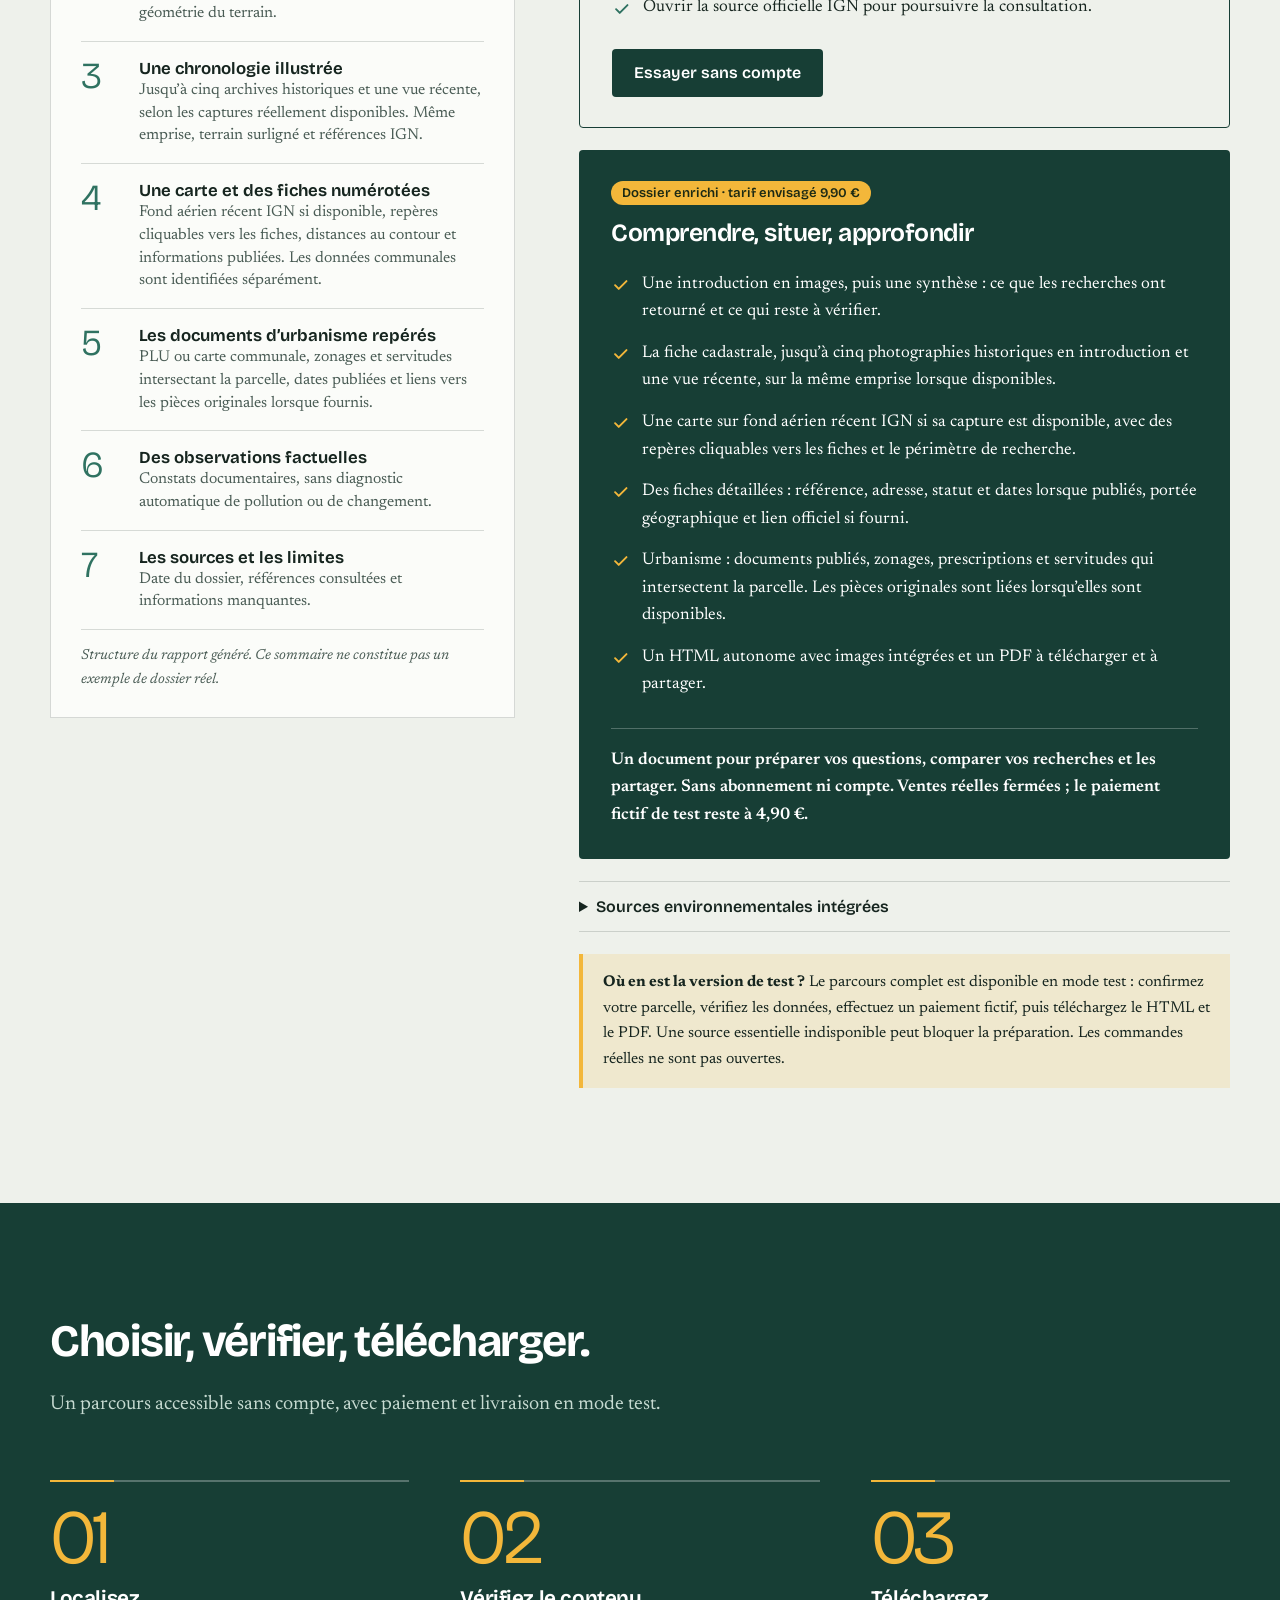
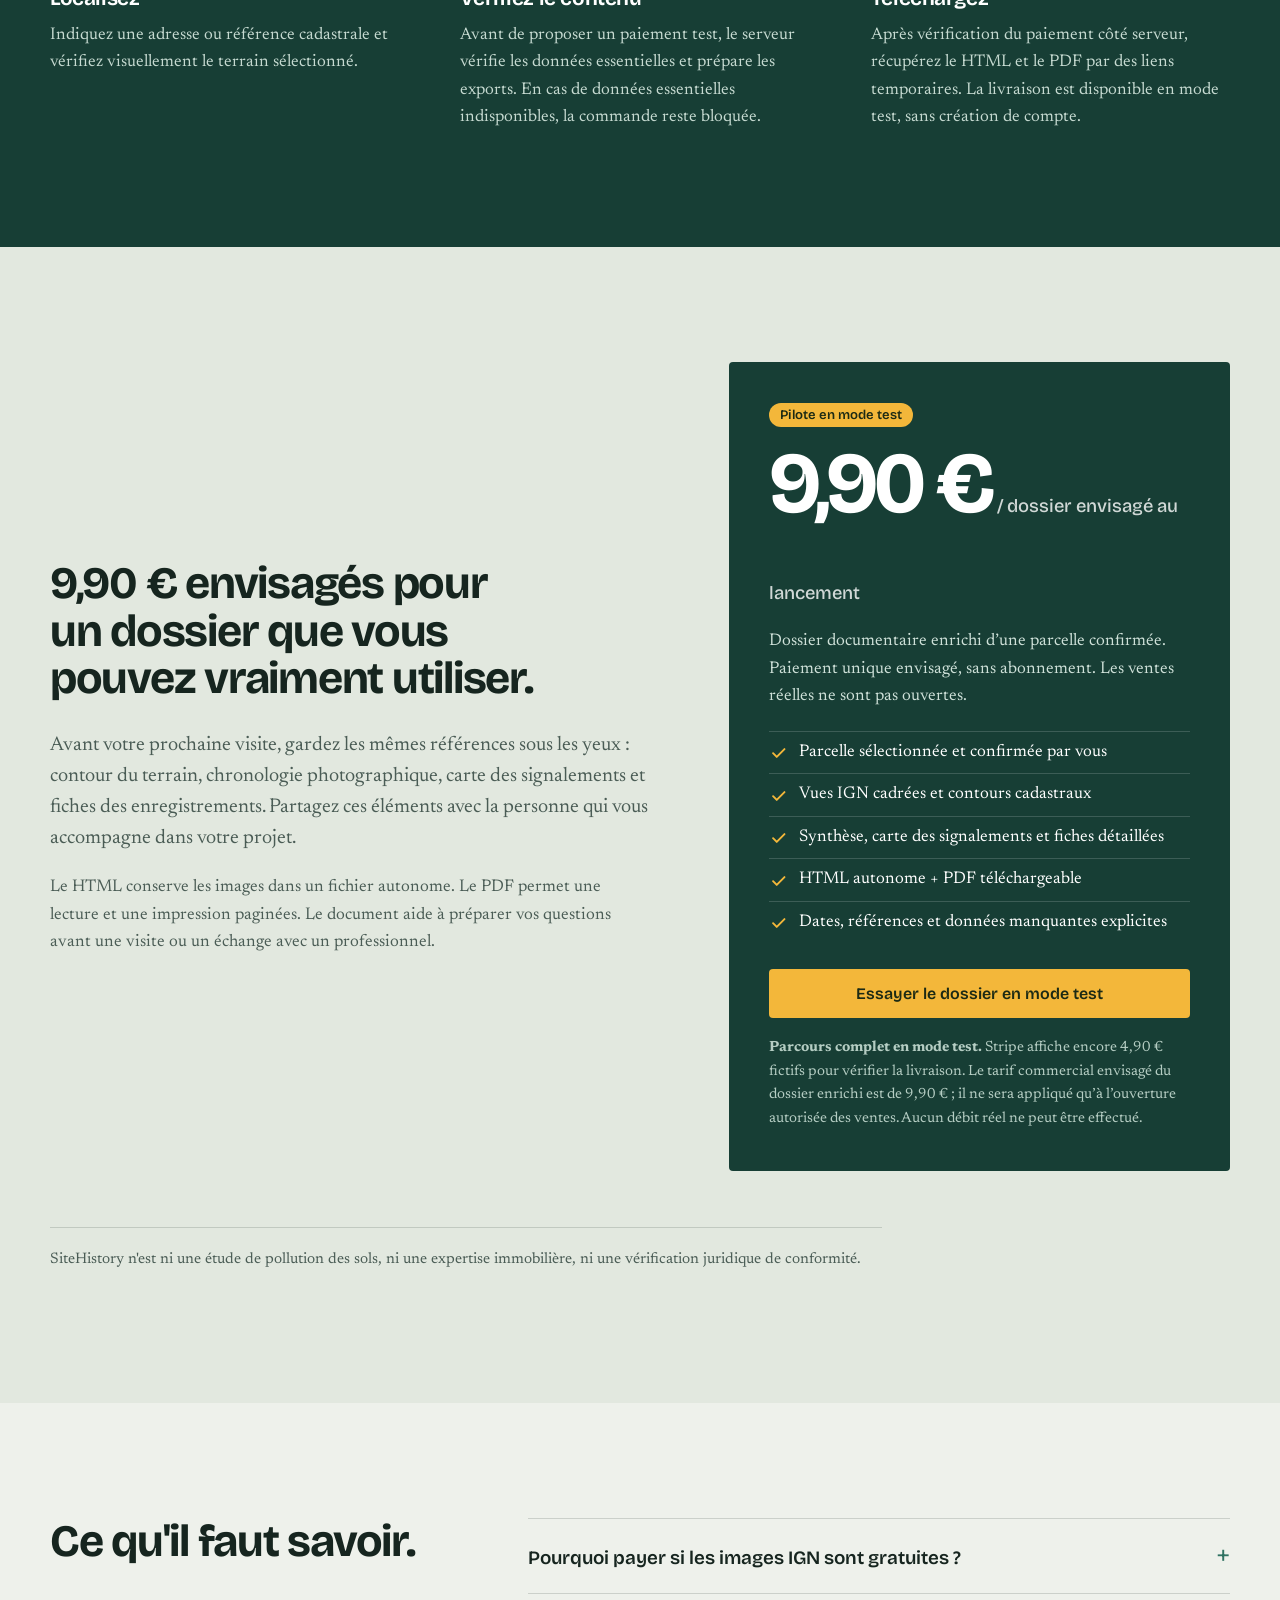
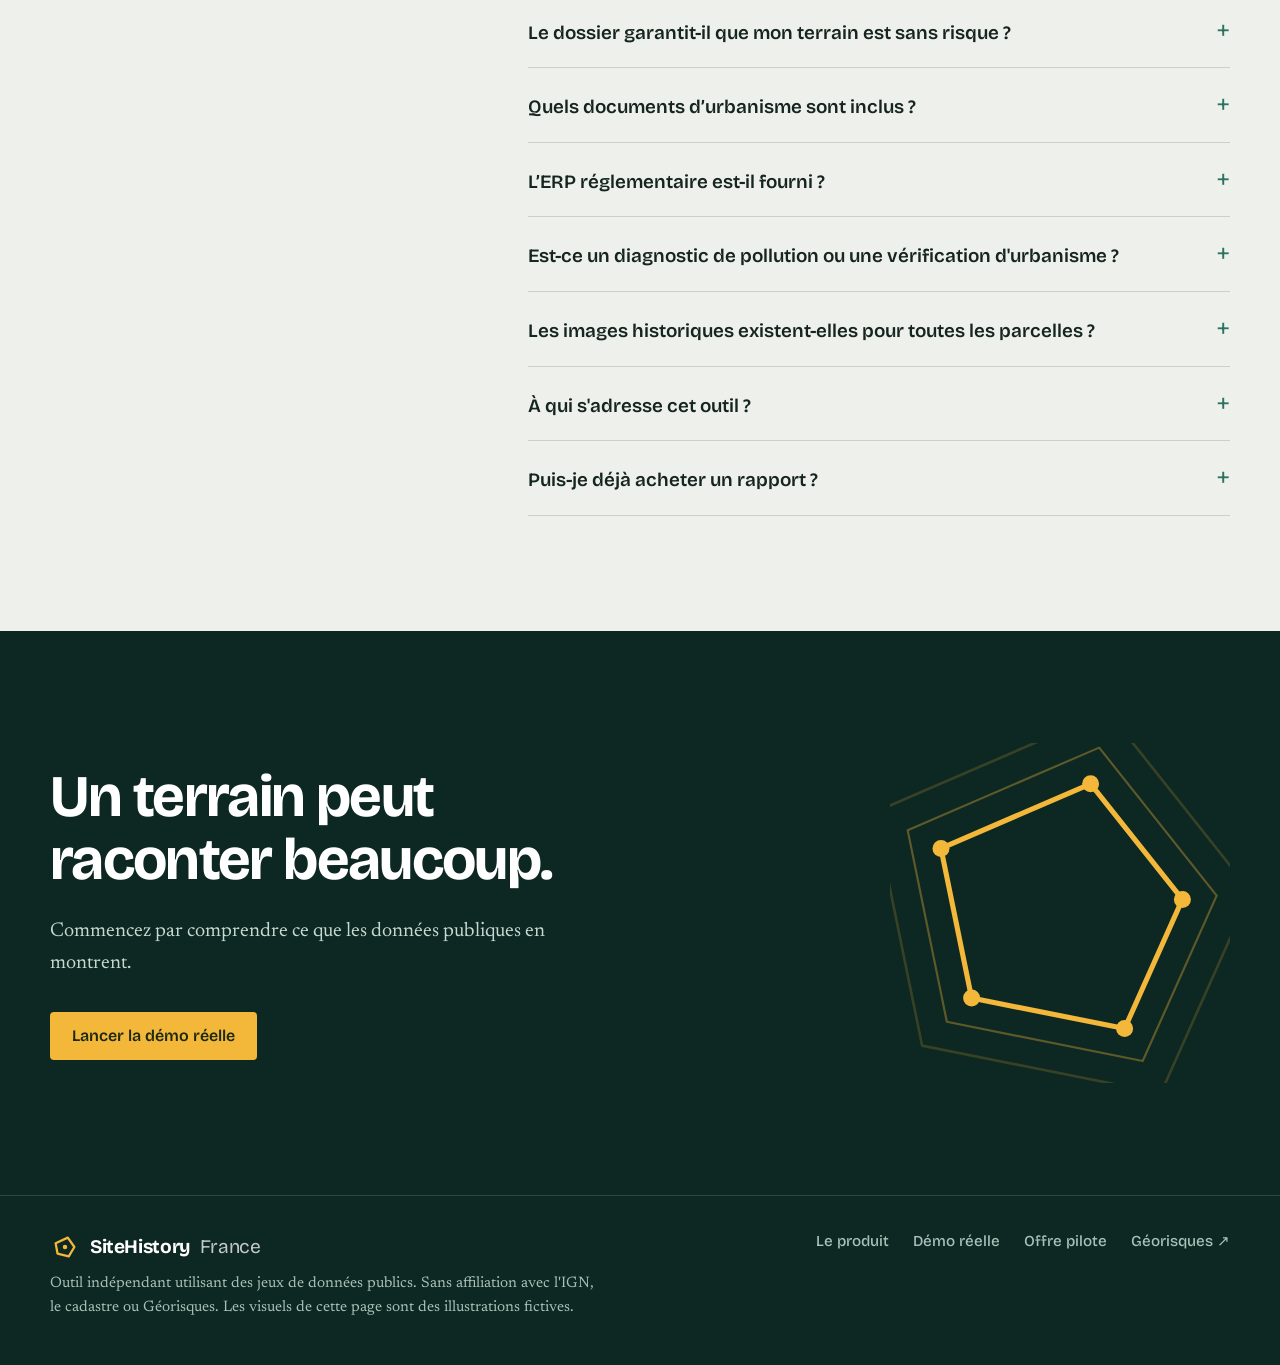
==== commit e7f5d188: "Explain planning references and validate their actual sandbox delivery" ====
--- a/docs/index.html
+++ b/docs/index.html
@@ -4,7 +4,7 @@
 <meta charset="utf-8">
 <meta name="viewport" content="width=device-width, initial-scale=1">
 <title>SiteHistory France — Chaque parcelle a une histoire</title>
-<meta name="description" content="Préparez vos questions avant un achat ou un projet : synthèse, jusqu’à cinq photographies historiques IGN vérifiées, carte aérienne des signalements et fiches sourcées en HTML et PDF. Tarif commercial envisagé : 9,90 €. Parcours actuellement en test uniquement.">
+<meta name="description" content="Préparez vos questions avant un achat ou un projet : synthèse, jusqu’à cinq photographies historiques IGN vérifiées, carte aérienne des signalements, zonages et documents d’urbanisme référencés en HTML et PDF. Tarif commercial envisagé : 9,90 €. Parcours actuellement en test uniquement.">
 <meta property="og:title" content="SiteHistory France — Chaque parcelle a une histoire">
 <meta property="og:description" content="Explorez les archives aériennes et les informations publiques sur votre terrain.">
 <meta name="theme-color" content="#173e35">
@@ -370,6 +370,7 @@
           <li><strong>Votre parcelle confirmée</strong><span>Référence, commune, surface cadastrale si fournie et géométrie du terrain.</span></li>
           <li><strong>Une chronologie illustrée</strong><span>Jusqu’à cinq archives historiques et une vue récente, selon les captures réellement disponibles. Même emprise, terrain surligné et références IGN.</span></li>
           <li><strong>Une carte et des fiches numérotées</strong><span>Fond aérien récent IGN si disponible, repères cliquables vers les fiches, distances au contour et informations publiées. Les données communales sont identifiées séparément.</span></li>
+          <li><strong>Les documents d’urbanisme repérés</strong><span>PLU ou carte communale, zonages et servitudes intersectant la parcelle, dates publiées et liens vers les pièces originales lorsque fournis.</span></li>
           <li><strong>Des observations factuelles</strong><span>Constats documentaires, sans diagnostic automatique de pollution ou de changement.</span></li>
           <li><strong>Les sources et les limites</strong><span>Date du dossier, références consultées et informations manquantes.</span></li>
         </ol>
@@ -398,6 +399,7 @@
               <li><svg class="ic" aria-hidden="true"><use href="#i-check"/></svg>La fiche cadastrale, jusqu’à cinq photographies historiques en introduction et une vue récente, sur la même emprise lorsque disponibles.</li>
               <li><svg class="ic" aria-hidden="true"><use href="#i-check"/></svg>Une carte sur fond aérien récent IGN si sa capture est disponible, avec des repères cliquables vers les fiches et le périmètre de recherche.</li>
               <li><svg class="ic" aria-hidden="true"><use href="#i-check"/></svg>Des fiches détaillées : référence, adresse, statut et dates lorsque publiés, portée géographique et lien officiel si fourni.</li>
+              <li><svg class="ic" aria-hidden="true"><use href="#i-check"/></svg>Urbanisme : documents publiés, zonages, prescriptions et servitudes qui intersectent la parcelle. Les pièces originales sont liées lorsqu’elles sont disponibles.</li>
               <li><svg class="ic" aria-hidden="true"><use href="#i-check"/></svg>Un HTML autonome avec images intégrées et un PDF à télécharger et à partager.</li>
             </ul>
             <p class="offer__strong">Un document pour préparer vos questions, comparer vos recherches et les partager. Sans abonnement ni compte. Ventes réelles fermées ; le paiement fictif de test reste à 4,90 €.</p>
@@ -490,8 +492,12 @@
         <p>Non. Le dossier indique ce que les sources consultées permettent de documenter, ainsi que leurs limites et leurs éventuelles indisponibilités. Il ne remplace ni un état des risques réglementaire, ni une étude de sol, ni une expertise environnementale ou juridique.</p>
       </details>
       <details>
-        <summary>Les PPR, arrêtés CatNat et documents d’urbanisme sont-ils inclus ?</summary>
-        <p>Non, ces documents ne sont pas intégrés à cette version. Le rapport rappelle ces vérifications à poursuivre auprès des sources compétentes. Il distingue les informations communales des enregistrements géolocalisés.</p>
+        <summary>Quels documents d’urbanisme sont inclus ?</summary>
+        <p>Le dossier recherche les documents publiés sur le Géoportail de l’urbanisme, les zonages, prescriptions et servitudes intersectant votre parcelle. Il conserve les références, dates publiées et liens vers les pièces originales lorsqu’ils sont fournis. Ces pièces restent à consulter en ligne ; elles ne sont pas annexées intégralement au PDF. Une recherche sans résultat ne prouve pas l’absence de règle applicable. L’actualité et l’opposabilité doivent être confirmées auprès de la mairie.</p>
+      </details>
+      <details>
+        <summary>L’ERP réglementaire est-il fourni ?</summary>
+        <p>Non. Le rapport indique la démarche officielle ERRIAL pour établir et compléter cet état des risques. La délivrance automatique d’un ERP conforme, ses déclarations vendeur et ses annexes ne sont pas intégrées. Les arrêtés CatNat et l’analyse réglementaire complète des PPR restent à vérifier. Les signalements du rapport ne remplacent pas cet ERP.</p>
       </details>
       <details>
         <summary>Est-ce un diagnostic de pollution ou une vérification d'urbanisme ?</summary>
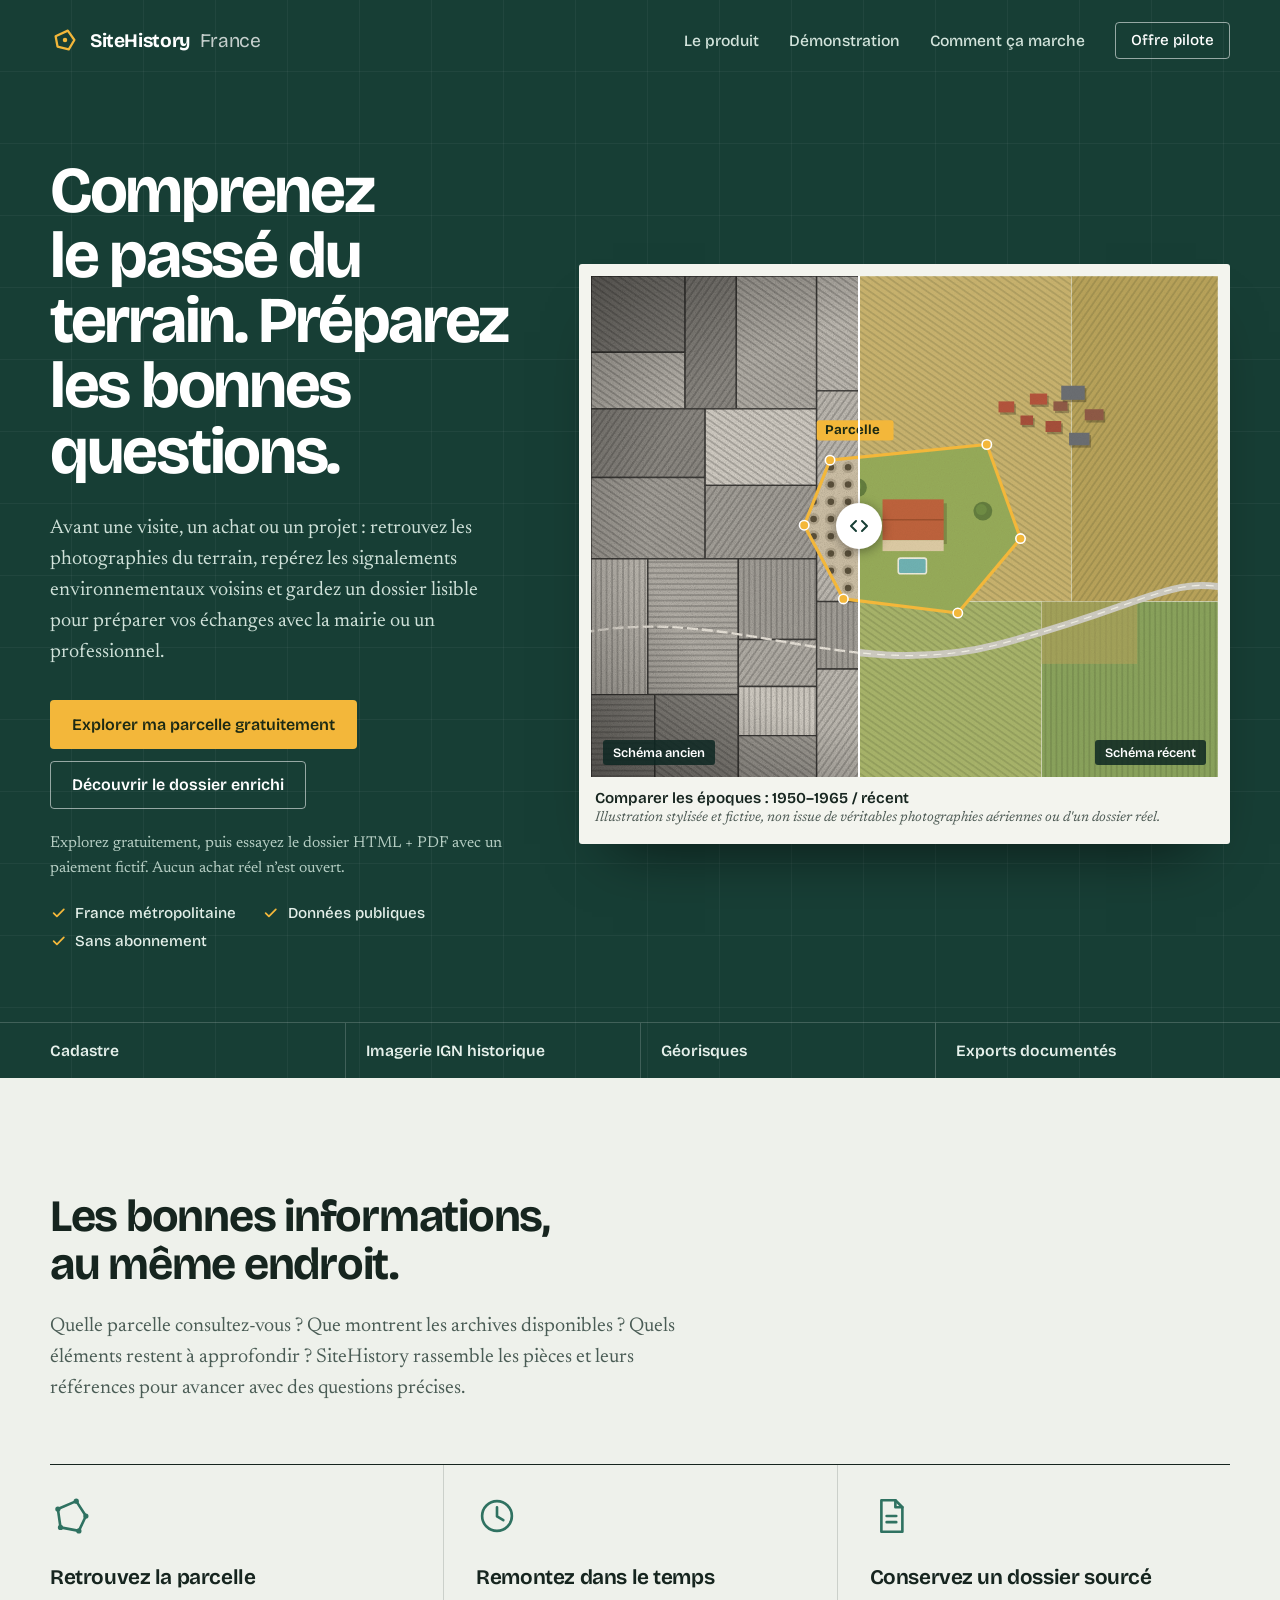
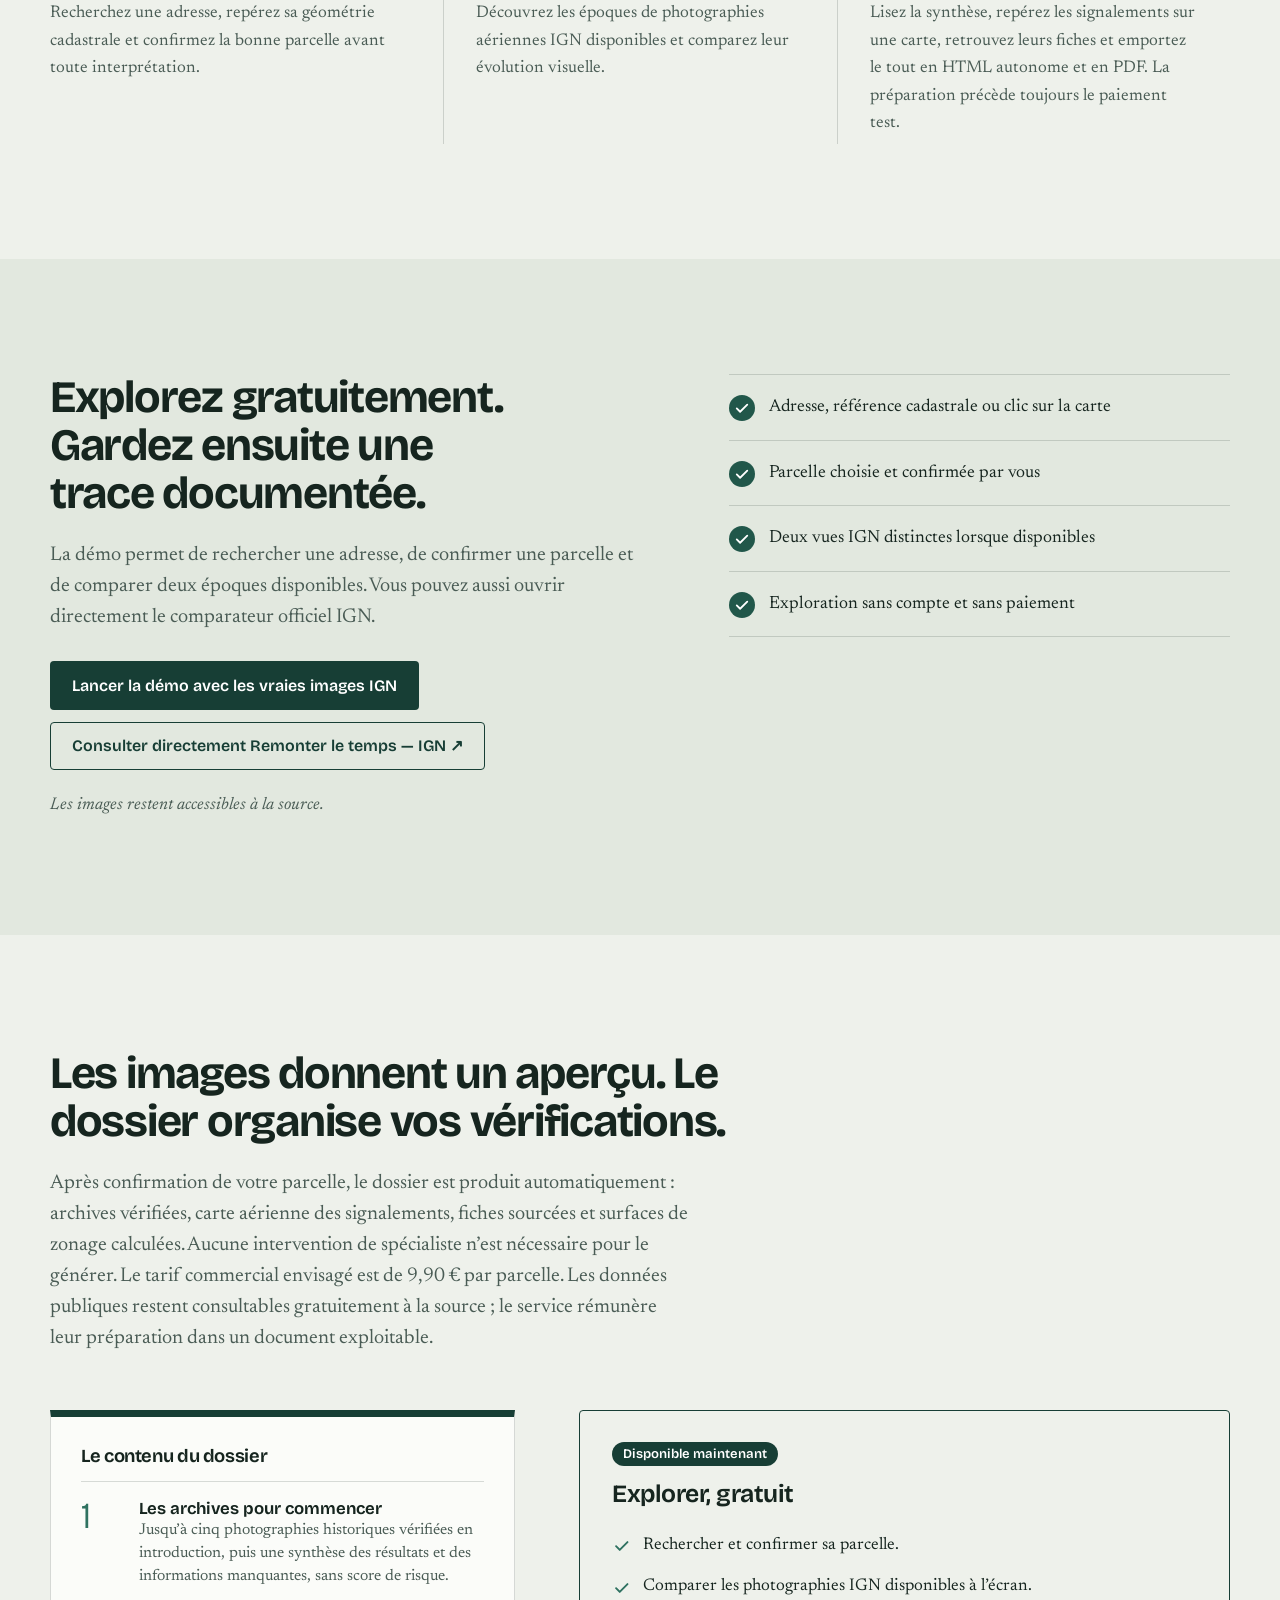
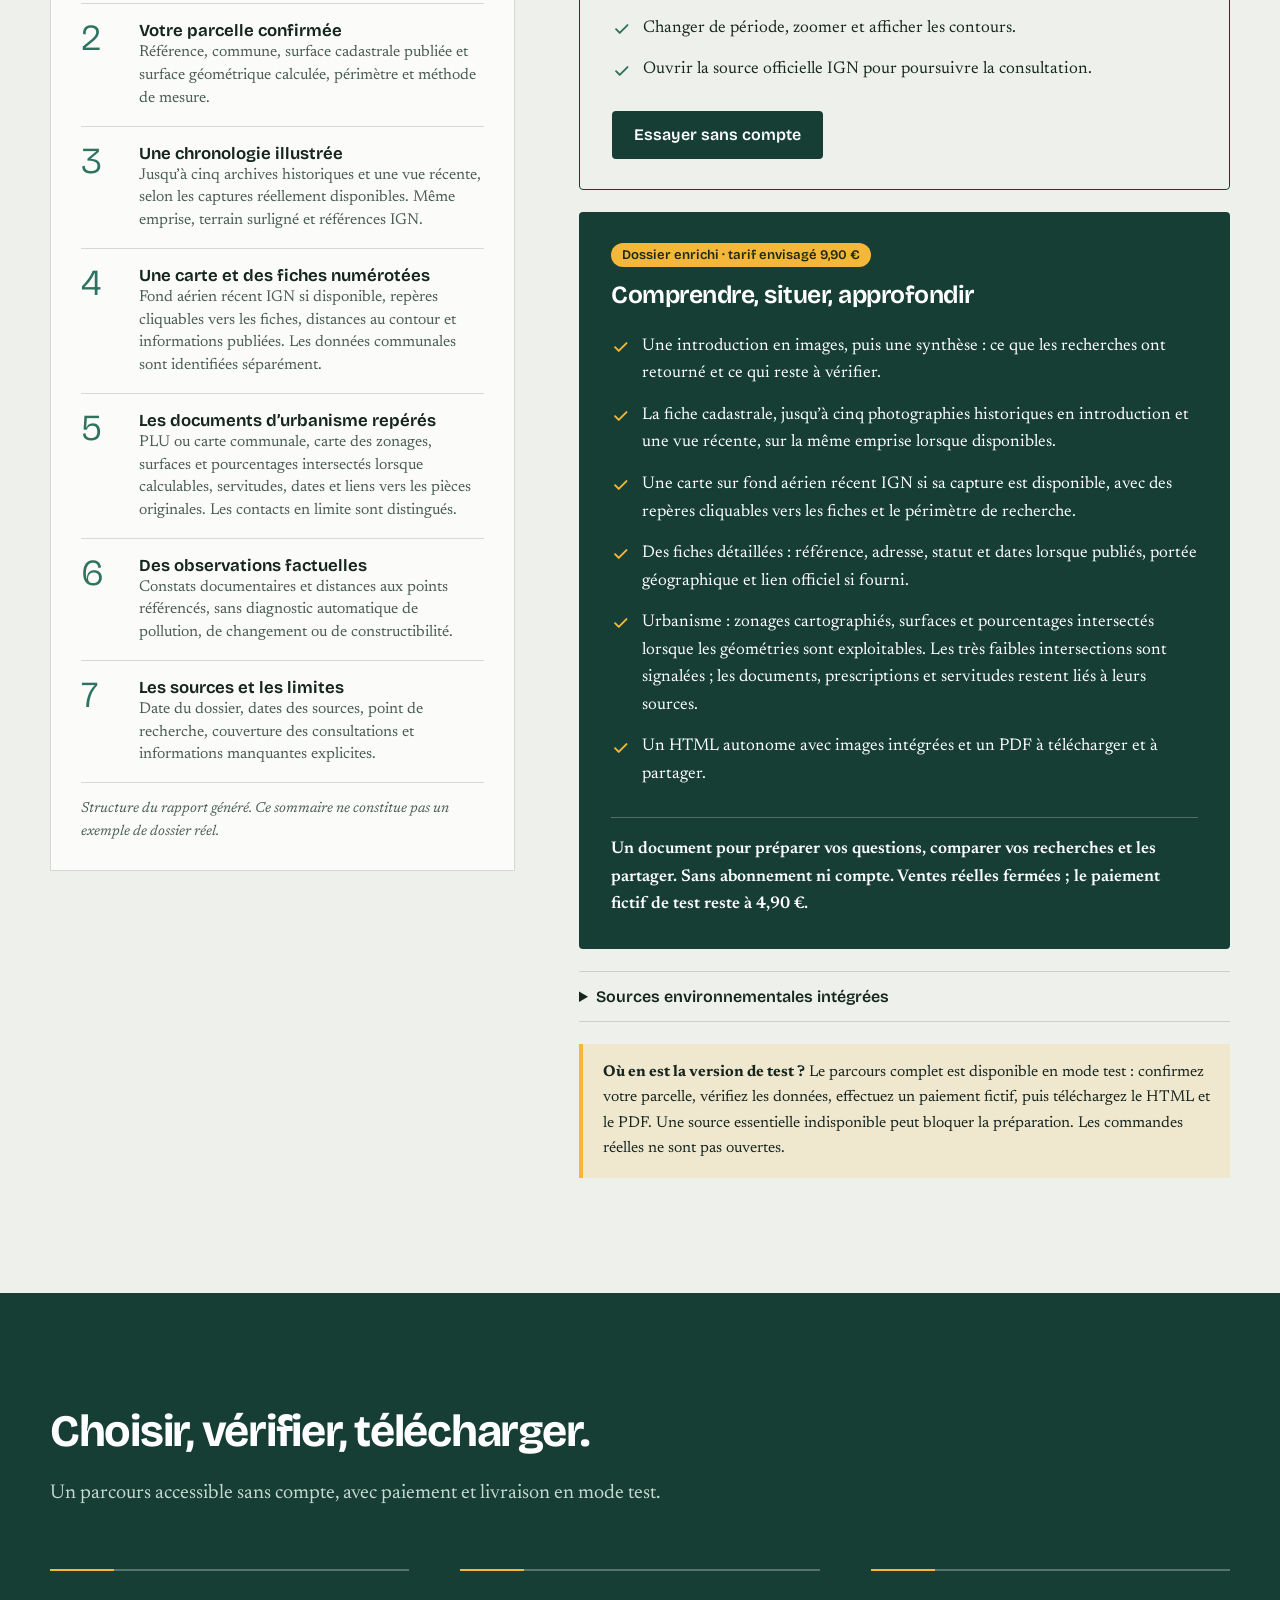
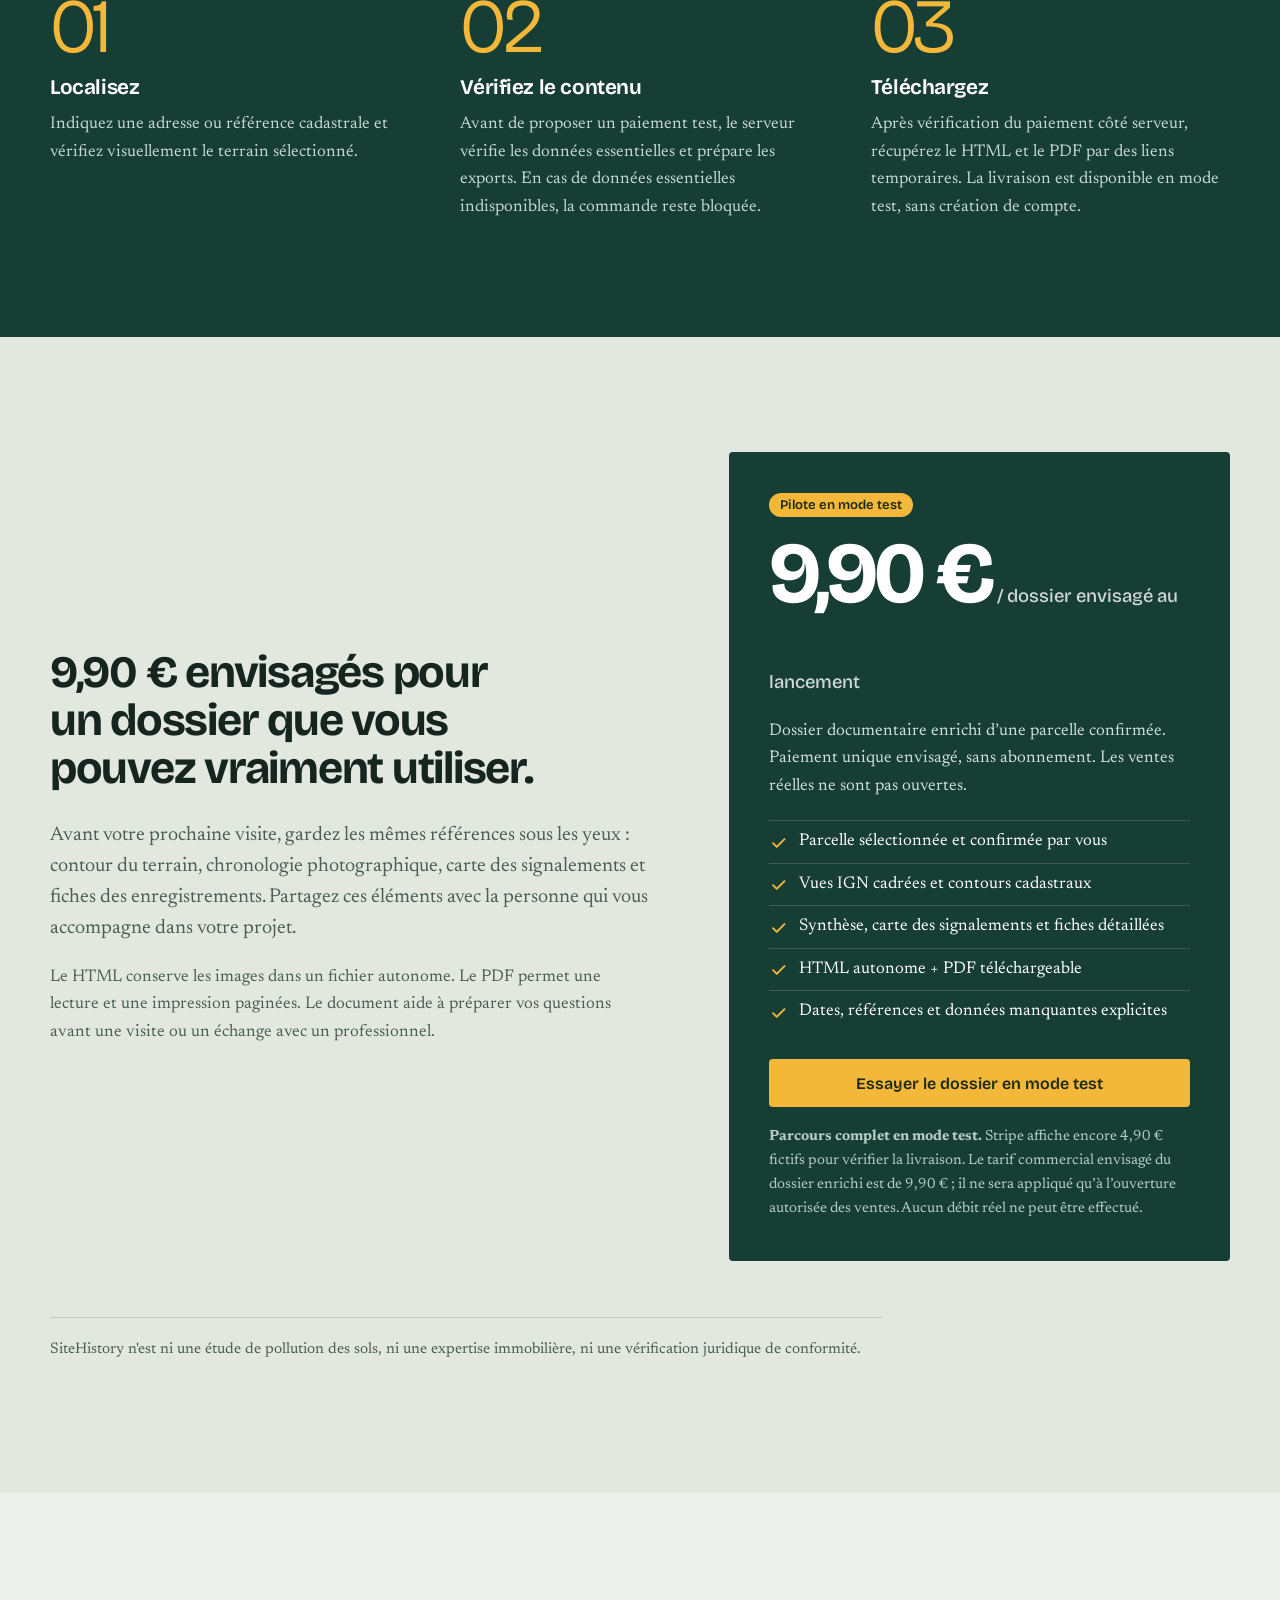
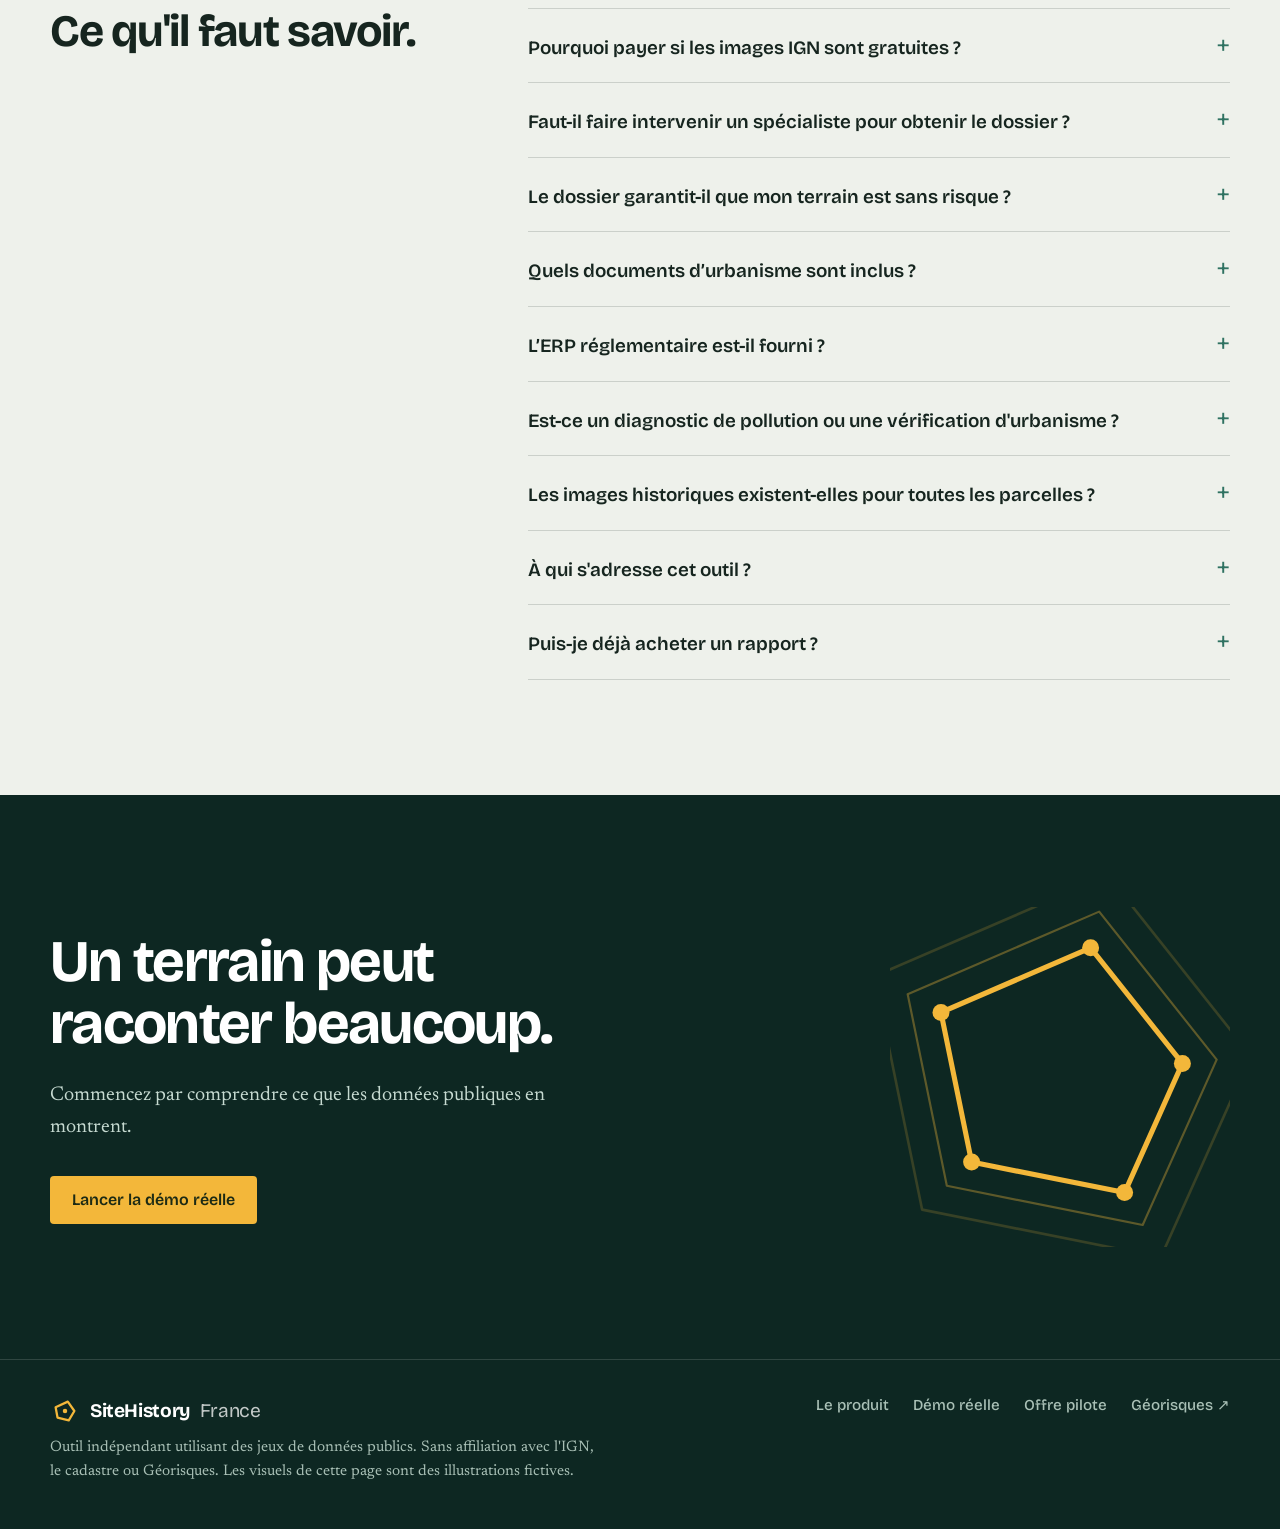
==== commit 9a94ae33: "Explain automatic measurements and verify delivered zoning maps" ====
--- a/docs/index.html
+++ b/docs/index.html
@@ -359,7 +359,7 @@
   <div class="wrap">
     <div class="intro">
       <h2>Les images donnent un aperçu. Le dossier organise vos vérifications.</h2>
-      <p class="lead muted">Le dossier enrichi rassemble une synthèse, des archives vérifiées, une carte des environs et des fiches environnementales. Le tarif commercial envisagé est de 9,90 € par parcelle. Les données publiques restent consultables gratuitement à la source ; le service rémunère leur préparation dans un document exploitable.</p>
+      <p class="lead muted">Après confirmation de votre parcelle, le dossier est produit automatiquement : archives vérifiées, carte aérienne des signalements, fiches sourcées et surfaces de zonage calculées. Aucune intervention de spécialiste n’est nécessaire pour le générer. Le tarif commercial envisagé est de 9,90 € par parcelle. Les données publiques restent consultables gratuitement à la source ; le service rémunère leur préparation dans un document exploitable.</p>
     </div>
 
     <div class="dossier">
@@ -367,12 +367,12 @@
         <h3 id="sheet-title">Le contenu du dossier</h3>
         <ol class="toc">
           <li><strong>Les archives pour commencer</strong><span>Jusqu’à cinq photographies historiques vérifiées en introduction, puis une synthèse des résultats et des informations manquantes, sans score de risque.</span></li>
-          <li><strong>Votre parcelle confirmée</strong><span>Référence, commune, surface cadastrale si fournie et géométrie du terrain.</span></li>
+          <li><strong>Votre parcelle confirmée</strong><span>Référence, commune, surface cadastrale publiée et surface géométrique calculée, périmètre et méthode de mesure.</span></li>
           <li><strong>Une chronologie illustrée</strong><span>Jusqu’à cinq archives historiques et une vue récente, selon les captures réellement disponibles. Même emprise, terrain surligné et références IGN.</span></li>
           <li><strong>Une carte et des fiches numérotées</strong><span>Fond aérien récent IGN si disponible, repères cliquables vers les fiches, distances au contour et informations publiées. Les données communales sont identifiées séparément.</span></li>
-          <li><strong>Les documents d’urbanisme repérés</strong><span>PLU ou carte communale, zonages et servitudes intersectant la parcelle, dates publiées et liens vers les pièces originales lorsque fournis.</span></li>
-          <li><strong>Des observations factuelles</strong><span>Constats documentaires, sans diagnostic automatique de pollution ou de changement.</span></li>
-          <li><strong>Les sources et les limites</strong><span>Date du dossier, références consultées et informations manquantes.</span></li>
+          <li><strong>Les documents d’urbanisme repérés</strong><span>PLU ou carte communale, carte des zonages, surfaces et pourcentages intersectés lorsque calculables, servitudes, dates et liens vers les pièces originales. Les contacts en limite sont distingués.</span></li>
+          <li><strong>Des observations factuelles</strong><span>Constats documentaires et distances aux points référencés, sans diagnostic automatique de pollution, de changement ou de constructibilité.</span></li>
+          <li><strong>Les sources et les limites</strong><span>Date du dossier, dates des sources, point de recherche, couverture des consultations et informations manquantes explicites.</span></li>
         </ol>
         <p class="sheet__cap">Structure du rapport généré. Ce sommaire ne constitue pas un exemple de dossier réel.</p>
       </aside>
@@ -399,7 +399,7 @@
               <li><svg class="ic" aria-hidden="true"><use href="#i-check"/></svg>La fiche cadastrale, jusqu’à cinq photographies historiques en introduction et une vue récente, sur la même emprise lorsque disponibles.</li>
               <li><svg class="ic" aria-hidden="true"><use href="#i-check"/></svg>Une carte sur fond aérien récent IGN si sa capture est disponible, avec des repères cliquables vers les fiches et le périmètre de recherche.</li>
               <li><svg class="ic" aria-hidden="true"><use href="#i-check"/></svg>Des fiches détaillées : référence, adresse, statut et dates lorsque publiés, portée géographique et lien officiel si fourni.</li>
-              <li><svg class="ic" aria-hidden="true"><use href="#i-check"/></svg>Urbanisme : documents publiés, zonages, prescriptions et servitudes qui intersectent la parcelle. Les pièces originales sont liées lorsqu’elles sont disponibles.</li>
+              <li><svg class="ic" aria-hidden="true"><use href="#i-check"/></svg>Urbanisme : zonages cartographiés, surfaces et pourcentages intersectés lorsque les géométries sont exploitables. Les très faibles intersections sont signalées ; les documents, prescriptions et servitudes restent liés à leurs sources.</li>
               <li><svg class="ic" aria-hidden="true"><use href="#i-check"/></svg>Un HTML autonome avec images intégrées et un PDF à télécharger et à partager.</li>
             </ul>
             <p class="offer__strong">Un document pour préparer vos questions, comparer vos recherches et les partager. Sans abonnement ni compte. Ventes réelles fermées ; le paiement fictif de test reste à 4,90 €.</p>
@@ -488,12 +488,16 @@
         <p>Vous pouvez consulter gratuitement les images sur le site IGN et utiliser notre démo. Le service prépare un document pour la parcelle que vous avez confirmée : synthèse de lecture, vues sur un même cadrage, carte des signalements localisables, fiches détaillées et références datées. Vous payez ce travail de rassemblement et les exports HTML/PDF, pas un accès exclusif aux données publiques.</p>
       </details>
       <details>
+        <summary>Faut-il faire intervenir un spécialiste pour obtenir le dossier ?</summary>
+        <p>Non. Vous confirmez la parcelle, puis la collecte, les mesures documentaires et la génération HTML/PDF sont automatiques. Les informations manquantes restent signalées. Le rapport ne certifie ni la pollution, ni la constructibilité, ni la conformité d’un bâtiment ; une décision sur ces sujets peut nécessiter des démarches distinctes.</p>
+      </details>
+      <details>
         <summary>Le dossier garantit-il que mon terrain est sans risque ?</summary>
         <p>Non. Le dossier indique ce que les sources consultées permettent de documenter, ainsi que leurs limites et leurs éventuelles indisponibilités. Il ne remplace ni un état des risques réglementaire, ni une étude de sol, ni une expertise environnementale ou juridique.</p>
       </details>
       <details>
         <summary>Quels documents d’urbanisme sont inclus ?</summary>
-        <p>Le dossier recherche les documents publiés sur le Géoportail de l’urbanisme, les zonages, prescriptions et servitudes intersectant votre parcelle. Il conserve les références, dates publiées et liens vers les pièces originales lorsqu’ils sont fournis. Ces pièces restent à consulter en ligne ; elles ne sont pas annexées intégralement au PDF. Une recherche sans résultat ne prouve pas l’absence de règle applicable. L’actualité et l’opposabilité doivent être confirmées auprès de la mairie.</p>
+        <p>Le dossier recherche les documents publiés sur le Géoportail de l’urbanisme, les zonages, prescriptions et servitudes intersectant votre parcelle. Il calcule les surfaces intersectées et leur part de la parcelle lorsque les géométries sont exploitables, distingue les contacts en limite et signale les très faibles intersections. Il conserve les références, dates publiées et liens vers les pièces originales lorsqu’ils sont fournis. Ces pièces restent à consulter en ligne ; elles ne sont pas annexées intégralement au PDF. Une recherche sans résultat ne prouve pas l’absence de règle applicable. L’actualité et l’opposabilité doivent être confirmées auprès de la mairie.</p>
       </details>
       <details>
         <summary>L’ERP réglementaire est-il fourni ?</summary>
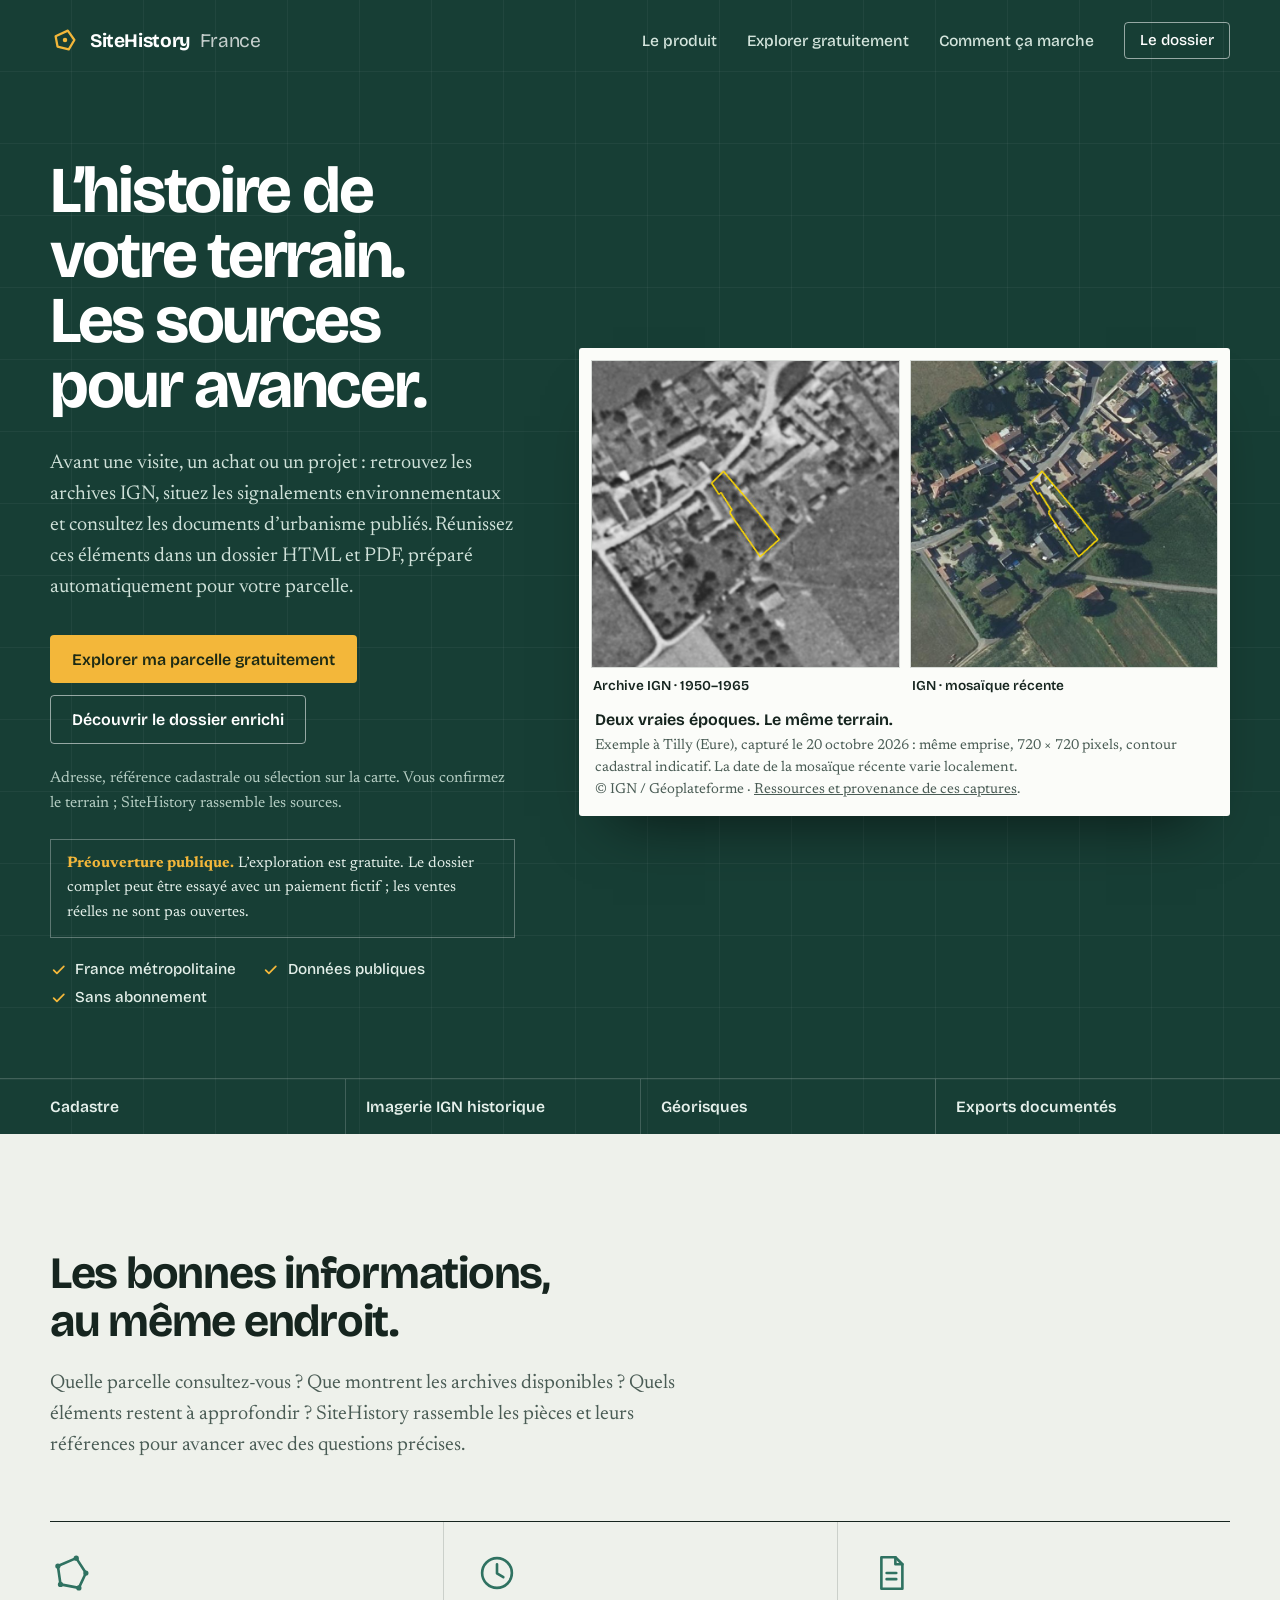
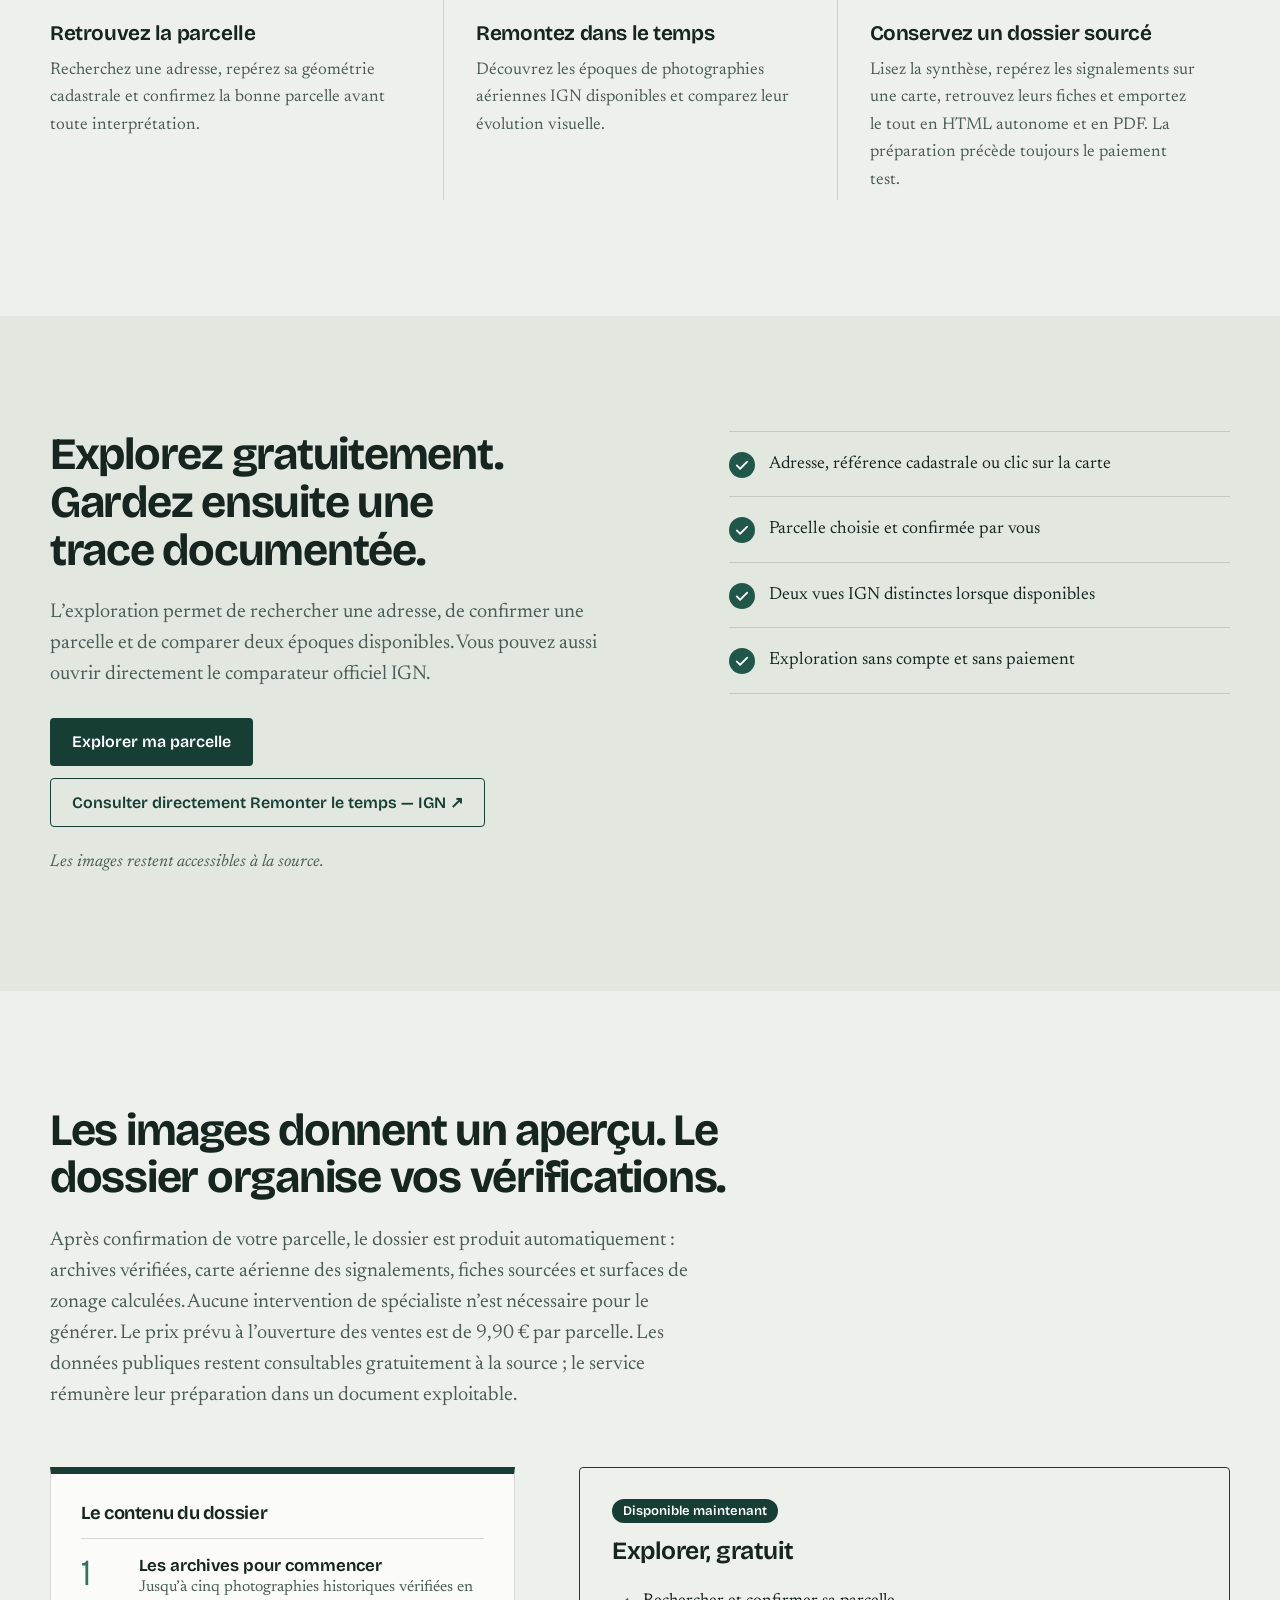
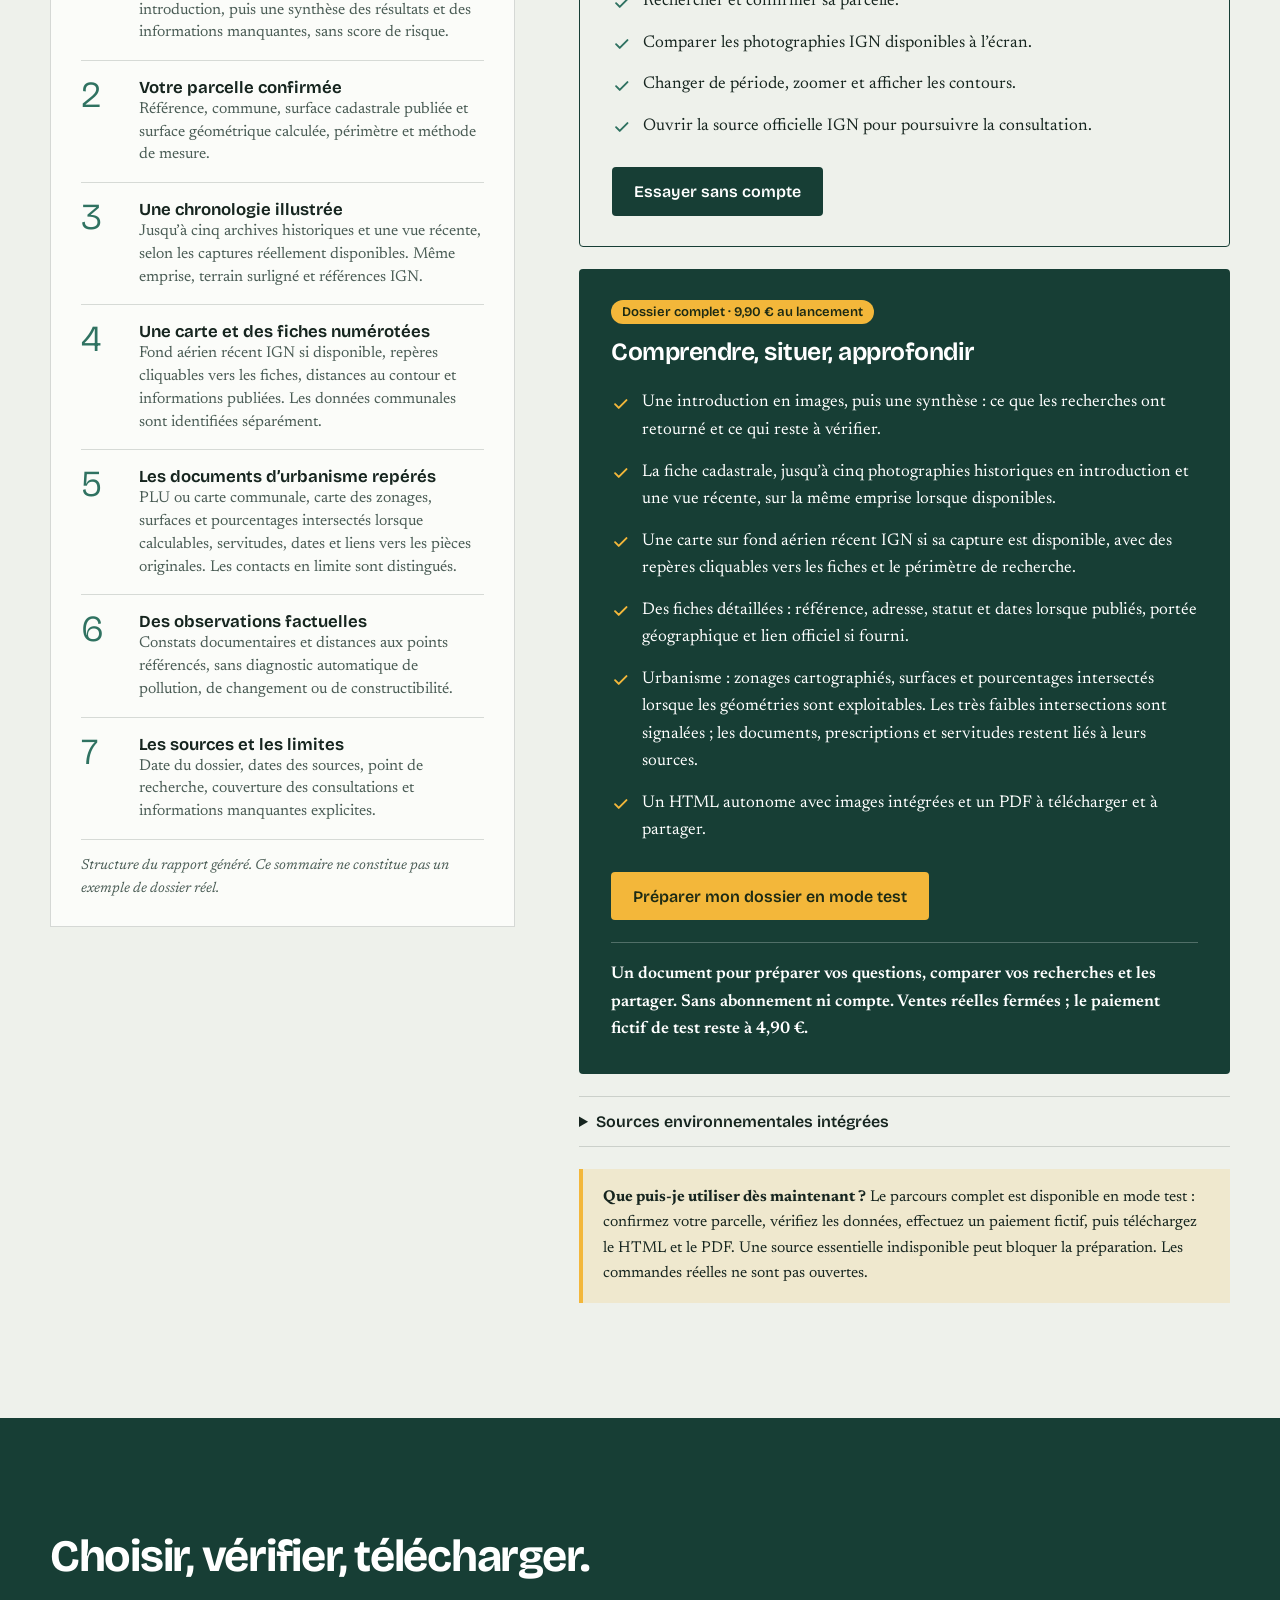
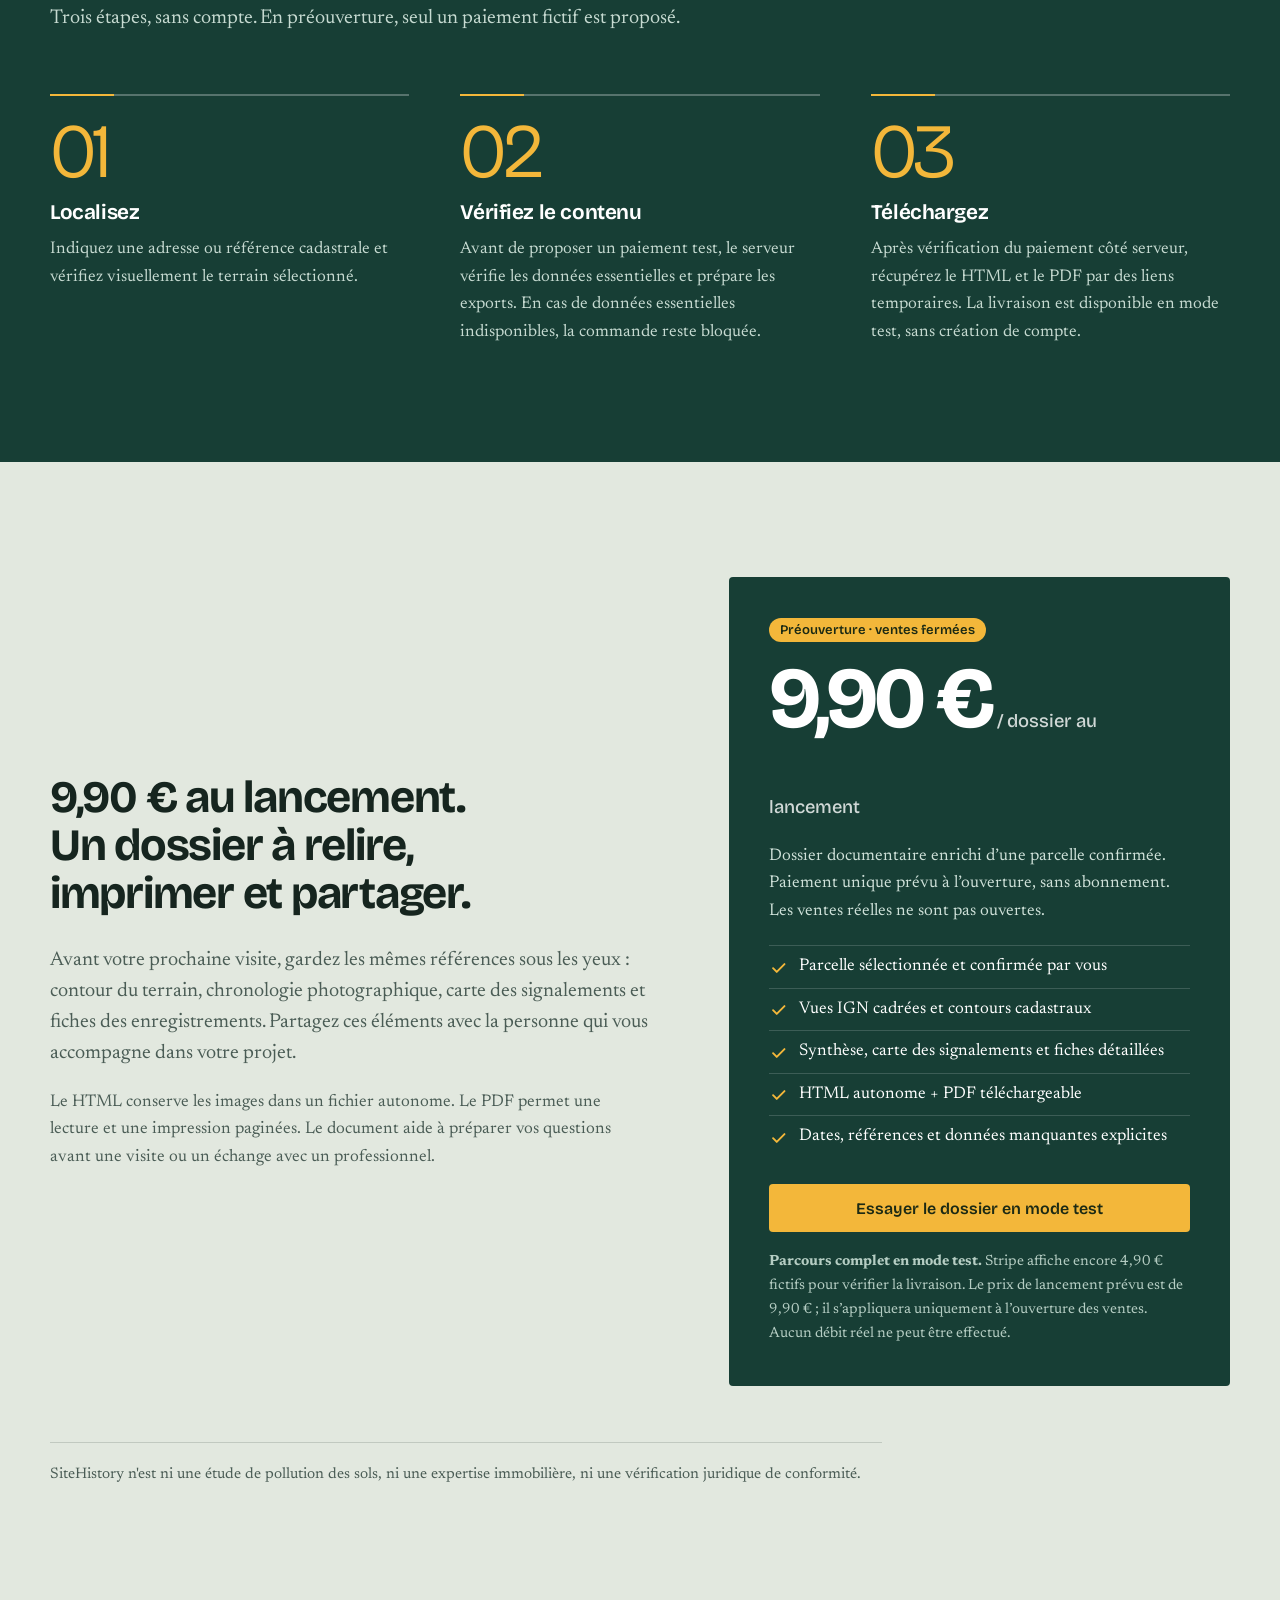
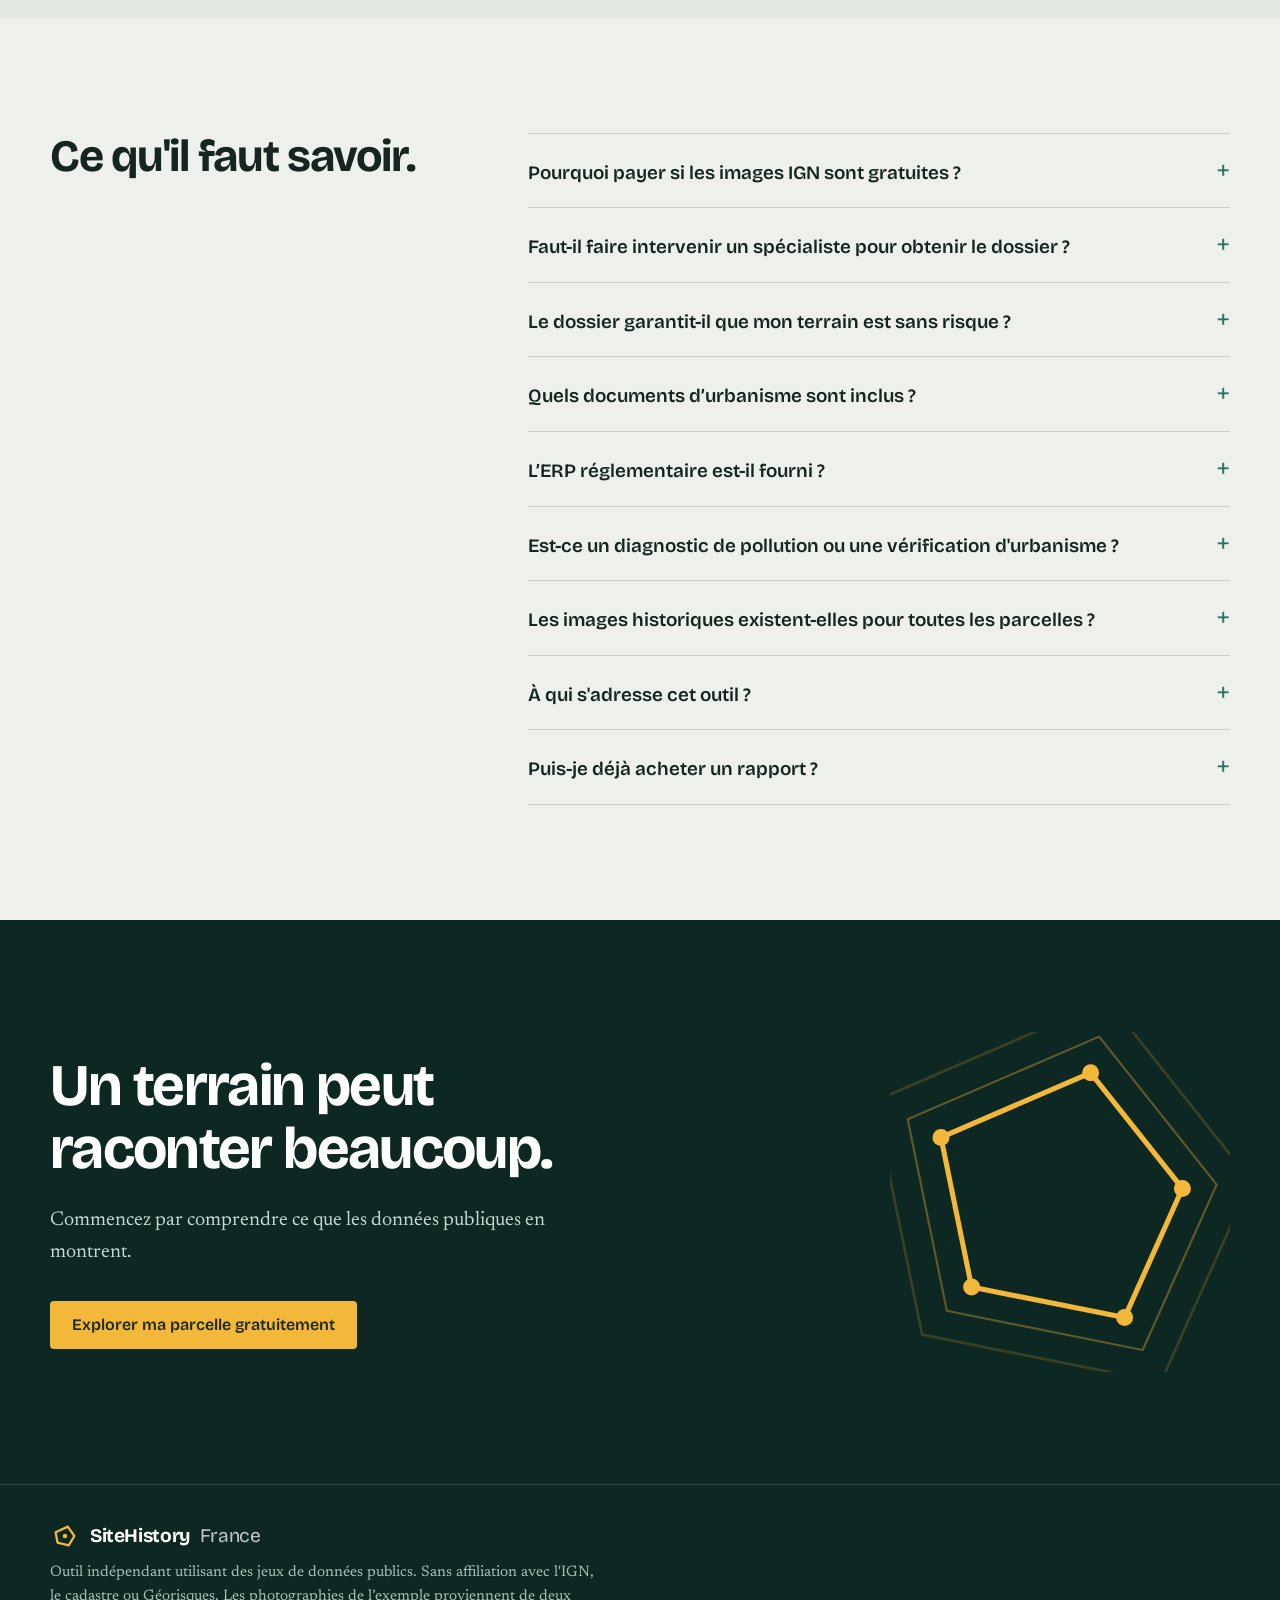
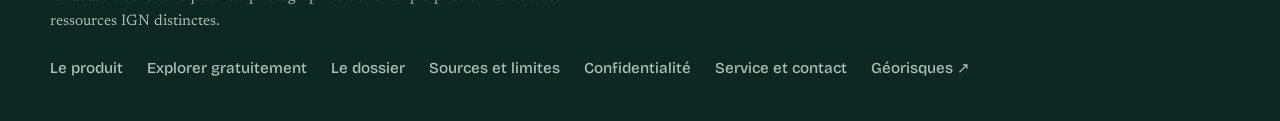
==== commit 1253b4e8: "Prepare public release with real IGN examples and accessible information pages" ====
--- a/docs/index.html
+++ b/docs/index.html
@@ -4,9 +4,18 @@
 <meta charset="utf-8">
 <meta name="viewport" content="width=device-width, initial-scale=1">
 <title>SiteHistory France — Chaque parcelle a une histoire</title>
-<meta name="description" content="Préparez vos questions avant un achat ou un projet : synthèse, jusqu’à cinq photographies historiques IGN vérifiées, carte aérienne des signalements, zonages et documents d’urbanisme référencés en HTML et PDF. Tarif commercial envisagé : 9,90 €. Parcours actuellement en test uniquement.">
+<meta name="description" content="Préparez vos questions avant un achat ou un projet : synthèse, jusqu’à cinq photographies historiques IGN vérifiées, carte aérienne des signalements, zonages et documents d’urbanisme référencés en HTML et PDF. Dossier prévu à 9,90 € à l’ouverture des ventes. Exploration gratuite et parcours de livraison en préouverture.">
 <meta property="og:title" content="SiteHistory France — Chaque parcelle a une histoire">
-<meta property="og:description" content="Explorez les archives aériennes et les informations publiques sur votre terrain.">
+<meta property="og:description" content="Archives IGN, cadastre, signalements environnementaux et urbanisme : un dossier HTML et PDF sourcé pour votre parcelle.">
+<link rel="canonical" href="https://matthieuangeli-code.github.io/satellite-timeline-viewer/">
+<meta property="og:type" content="website">
+<meta property="og:locale" content="fr_FR">
+<meta property="og:site_name" content="SiteHistory France">
+<meta property="og:url" content="https://matthieuangeli-code.github.io/satellite-timeline-viewer/">
+<meta property="og:image" content="https://matthieuangeli-code.github.io/satellite-timeline-viewer/assets/tilly-recent.jpg">
+<meta property="og:image:width" content="720"><meta property="og:image:height" content="720">
+<meta property="og:image:alt" content="Exemple réel de photographie aérienne IGN à Tilly, contour cadastral en jaune">
+<meta name="twitter:card" content="summary_large_image">
 <meta name="theme-color" content="#173e35">
 <link rel="icon" href="data:image/svg+xml,%3Csvg xmlns='http://www.w3.org/2000/svg' viewBox='0 0 32 32'%3E%3Crect width='32' height='32' rx='6' fill='%23173e35'/%3E%3Cpolygon points='8,12 20,7 25,16 20,25 9,22' fill='none' stroke='%23f3b73a' stroke-width='2.4' stroke-linejoin='round'/%3E%3C/svg%3E">
 <link rel="preconnect" href="https://fonts.googleapis.com">
@@ -88,22 +97,17 @@
 .trust li{display:inline-flex;align-items:center;gap:8px}
 .trust .ic{color:var(--amber)}
 
-/* aerial print comparator */
-.print{margin:0;background:#f3f4ee;padding:12px 12px 0;border-radius:3px;box-shadow:0 34px 60px -34px rgba(0,0,0,.65);color:var(--ink)}
-.print figcaption{padding:12px 4px 15px;font-size:.88rem;line-height:1.4;color:#4d5a54}
-.print figcaption strong{display:block;font:600 .95rem var(--ui);color:var(--ink);margin-bottom:2px}
-.print figcaption em{font-style:italic}
-.comparator{position:relative;aspect-ratio:5/4;overflow:hidden;--pos:50%;user-select:none;-webkit-user-select:none;background:#8c9a80}
-.comparator svg{position:absolute;inset:0;width:100%;height:100%;display:block}
-.layer--archive{clip-path:inset(0 calc(100% - var(--pos)) 0 0);filter:grayscale(1) sepia(.16) contrast(1.08)}
-.comparator input{position:absolute;inset:0;width:100%;height:100%;margin:0;opacity:0;cursor:ew-resize;z-index:3;touch-action:pan-y}
-.divider{position:absolute;top:0;bottom:0;left:var(--pos);width:2px;margin-left:-1px;background:#fff;z-index:2;pointer-events:none}
-.knob{position:absolute;top:50%;left:var(--pos);width:46px;height:46px;border-radius:50%;background:#fff;color:var(--g-800);display:grid;place-items:center;transform:translate(-50%,-50%);box-shadow:0 2px 12px rgba(0,0,0,.4);z-index:2;pointer-events:none}
-.knob svg{position:static;width:24px;height:24px}
-.comparator input:focus-visible ~ .knob{outline:3px solid var(--amber);outline-offset:3px}
-.tag{position:absolute;bottom:12px;padding:5px 10px;border-radius:3px;font:600 .8rem var(--ui);background:rgba(13,39,34,.84);color:#fff;z-index:2;pointer-events:none}
-.tag--l{left:12px}
-.tag--r{right:12px}
+/* Verified aerial captures, same geographic frame and pixel size. */
+.print{margin:0;background:var(--sheet);padding:12px;border-radius:3px;box-shadow:0 34px 60px -34px rgba(0,0,0,.65);color:var(--ink)}
+.print figcaption{padding:16px 4px 4px;font-size:.9rem;line-height:1.5;color:var(--ink-2)}
+.print figcaption strong{display:block;font:650 1rem var(--ui);color:var(--ink);margin-bottom:6px}
+.aerial-pair{display:grid;grid-template-columns:repeat(2,minmax(0,1fr));gap:10px}
+.aerial-view{display:block;text-decoration:none}
+.aerial-view img{display:block;width:100%;height:auto;aspect-ratio:1;border:1px solid var(--line)}
+.aerial-view span{display:block;font:600 .85rem var(--ui);padding:9px 2px 0}
+.release-note{border:1px solid rgba(255,255,255,.3);padding:12px 16px;margin-top:22px;max-width:36rem;font-size:.95rem;color:#e3efe9}
+.release-note strong{color:var(--amber)}
+@media(max-width:380px){.top{gap:12px;flex-wrap:wrap}.nav .btn{font-size:.85rem}.brand{font-size:1rem}}
 
 /* sources strip */
 .strip{border-top:1px solid rgba(255,255,255,.18)}
@@ -251,21 +255,21 @@
       <a class="brand" href="#accueil"><svg aria-hidden="true"><use href="#i-logo"/></svg>SiteHistory <span>France</span></a>
       <nav class="nav" aria-label="Navigation principale">
         <a href="#fonctionnalites">Le produit</a>
-        <a href="#demo">Démonstration</a>
+        <a href="#demo">Explorer gratuitement</a>
         <a href="#fonctionnement">Comment ça marche</a>
-        <a class="btn btn--line-light" href="#tarif">Offre pilote</a>
+        <a class="btn btn--line-light" href="#tarif">Le dossier</a>
       </nav>
     </header>
 
     <div class="hero__grid">
       <div>
-        <h1>Comprenez le passé du terrain. Préparez les bonnes questions.</h1>
-        <p class="lead">Avant une visite, un achat ou un projet : retrouvez les photographies du terrain, repérez les signalements environnementaux voisins et gardez un dossier lisible pour préparer vos échanges avec la mairie ou un professionnel.</p>
+        <h1>L’histoire de votre terrain. Les sources pour avancer.</h1>
+        <p class="lead">Avant une visite, un achat ou un projet : retrouvez les archives IGN, situez les signalements environnementaux et consultez les documents d’urbanisme publiés. Réunissez ces éléments dans un dossier HTML et PDF, préparé automatiquement pour votre parcelle.</p>
         <div class="btn-row">
           <a class="btn btn--amber" href="./demo.html">Explorer ma parcelle gratuitement</a>
           <a class="btn btn--line-light" href="#dossier">Découvrir le dossier enrichi</a>
         </div>
-        <p class="hero__note">Explorez gratuitement, puis essayez le dossier HTML + PDF avec un paiement fictif. Aucun achat réel n’est ouvert.</p>
+        <p class="hero__note">Adresse, référence cadastrale ou sélection sur la carte. Vous confirmez le terrain ; SiteHistory rassemble les sources.</p><p class="release-note"><strong>Préouverture publique.</strong> L’exploration est gratuite. Le dossier complet peut être essayé avec un paiement fictif ; les ventes réelles ne sont pas ouvertes.</p>
         <ul class="trust">
           <li><svg class="ic" aria-hidden="true"><use href="#i-check"/></svg>France métropolitaine</li>
           <li><svg class="ic" aria-hidden="true"><use href="#i-check"/></svg>Données publiques</li>
@@ -273,20 +277,21 @@
         </ul>
       </div>
 
-      <figure class="print">
-        <div class="comparator" id="comparator" role="group" aria-label="Illustration fictive de comparaison, consulter la démo pour les vraies images IGN">
-          <svg class="layer layer--recent" id="svg-recent" viewBox="0 0 800 640" preserveAspectRatio="xMidYMid slice" aria-hidden="true"></svg>
-          <svg class="layer layer--archive" id="svg-archive" viewBox="0 0 800 640" preserveAspectRatio="xMidYMid slice" aria-hidden="true"></svg>
-          <svg class="layer layer--parcel" id="svg-parcel" viewBox="0 0 800 640" preserveAspectRatio="xMidYMid slice" aria-hidden="true"></svg>
-          <input type="range" min="0" max="100" step="0.1" value="50" aria-label="Faire varier l’illustration fictive : schéma ancien à gauche, récent à droite">
-          <div class="divider"></div>
-          <div class="knob"><svg aria-hidden="true"><use href="#i-arrows"/></svg></div>
-          <span class="tag tag--l">Schéma ancien</span>
-          <span class="tag tag--r">Schéma récent</span>
+      <figure class="print" id="exemple-ign">
+        <div class="aerial-pair">
+          <a class="aerial-view" href="./assets/tilly-1950-1965.jpg" target="_blank" rel="noopener" aria-label="Agrandir l’archive IGN 1950–1965 de Tilly (nouvel onglet)">
+            <img src="./assets/tilly-1950-1965.jpg" width="720" height="720" fetchpriority="high" alt="Photographie aérienne IGN 1950–1965 à Tilly, contour cadastral en jaune">
+            <span>Archive IGN · 1950–1965</span>
+          </a>
+          <a class="aerial-view" href="./assets/tilly-recent.jpg" target="_blank" rel="noopener" aria-label="Agrandir la mosaïque IGN récente de Tilly (nouvel onglet)">
+            <img src="./assets/tilly-recent.jpg" width="720" height="720" alt="Mosaïque aérienne IGN récente à Tilly, même cadrage et contour cadastral en jaune">
+            <span>IGN · mosaïque récente</span>
+          </a>
         </div>
         <figcaption>
-          <strong>Comparer les époques : 1950–1965 / récent</strong>
-          <em>Illustration stylisée et fictive, non issue de véritables photographies aériennes ou d'un dossier réel.</em>
+          <strong>Deux vraies époques. Le même terrain.</strong>
+          Exemple à Tilly (Eure), capturé le 20 octobre 2026 : même emprise, 720 × 720 pixels, contour cadastral indicatif. La date de la mosaïque récente varie localement.
+          <br>© IGN / Géoplateforme · <a href="./sources.html#exemple">Ressources et provenance de ces captures</a>.
         </figcaption>
       </figure>
     </div>
@@ -338,9 +343,9 @@
   <div class="wrap split">
     <div>
       <h2>Explorez gratuitement. Gardez ensuite une trace documentée.</h2>
-      <p class="lead muted">La démo permet de rechercher une adresse, de confirmer une parcelle et de comparer deux époques disponibles. Vous pouvez aussi ouvrir directement le comparateur officiel IGN.</p>
+      <p class="lead muted">L’exploration permet de rechercher une adresse, de confirmer une parcelle et de comparer deux époques disponibles. Vous pouvez aussi ouvrir directement le comparateur officiel IGN.</p>
       <div class="btn-row">
-        <a class="btn btn--green" href="./demo.html">Lancer la démo avec les vraies images IGN</a>
+        <a class="btn btn--green" href="./demo.html">Explorer ma parcelle</a>
         <a class="btn btn--line" href="https://remonterletemps.ign.fr/" target="_blank" rel="noopener">Consulter directement Remonter le temps — IGN ↗</a>
       </div>
       <p class="source-note">Les images restent accessibles à la source.</p>
@@ -359,7 +364,7 @@
   <div class="wrap">
     <div class="intro">
       <h2>Les images donnent un aperçu. Le dossier organise vos vérifications.</h2>
-      <p class="lead muted">Après confirmation de votre parcelle, le dossier est produit automatiquement : archives vérifiées, carte aérienne des signalements, fiches sourcées et surfaces de zonage calculées. Aucune intervention de spécialiste n’est nécessaire pour le générer. Le tarif commercial envisagé est de 9,90 € par parcelle. Les données publiques restent consultables gratuitement à la source ; le service rémunère leur préparation dans un document exploitable.</p>
+      <p class="lead muted">Après confirmation de votre parcelle, le dossier est produit automatiquement : archives vérifiées, carte aérienne des signalements, fiches sourcées et surfaces de zonage calculées. Aucune intervention de spécialiste n’est nécessaire pour le générer. Le prix prévu à l’ouverture des ventes est de 9,90 € par parcelle. Les données publiques restent consultables gratuitement à la source ; le service rémunère leur préparation dans un document exploitable.</p>
     </div>
 
     <div class="dossier">
@@ -392,7 +397,7 @@
           </article>
 
           <article class="offer offer--paid">
-            <span class="pill">Dossier enrichi · tarif envisagé 9,90 €</span>
+            <span class="pill">Dossier complet · 9,90 € au lancement</span>
             <h3>Comprendre, situer, approfondir</h3>
             <ul>
               <li><svg class="ic" aria-hidden="true"><use href="#i-check"/></svg>Une introduction en images, puis une synthèse : ce que les recherches ont retourné et ce qui reste à vérifier.</li>
@@ -402,6 +407,7 @@
               <li><svg class="ic" aria-hidden="true"><use href="#i-check"/></svg>Urbanisme : zonages cartographiés, surfaces et pourcentages intersectés lorsque les géométries sont exploitables. Les très faibles intersections sont signalées ; les documents, prescriptions et servitudes restent liés à leurs sources.</li>
               <li><svg class="ic" aria-hidden="true"><use href="#i-check"/></svg>Un HTML autonome avec images intégrées et un PDF à télécharger et à partager.</li>
             </ul>
+            <a class="btn btn--amber" href="./demo.html">Préparer mon dossier en mode test</a>
             <p class="offer__strong">Un document pour préparer vos questions, comparer vos recherches et les partager. Sans abonnement ni compte. Ventes réelles fermées ; le paiement fictif de test reste à 4,90 €.</p>
           </article>
         </div>
@@ -412,7 +418,7 @@
         </details>
 
         <div class="note">
-          <p><strong>Où en est la version de test ?</strong> Le parcours complet est disponible en mode test : confirmez votre parcelle, vérifiez les données, effectuez un paiement fictif, puis téléchargez le HTML et le PDF. Une source essentielle indisponible peut bloquer la préparation. Les commandes réelles ne sont pas ouvertes.</p>
+          <p><strong>Que puis-je utiliser dès maintenant ?</strong> Le parcours complet est disponible en mode test : confirmez votre parcelle, vérifiez les données, effectuez un paiement fictif, puis téléchargez le HTML et le PDF. Une source essentielle indisponible peut bloquer la préparation. Les commandes réelles ne sont pas ouvertes.</p>
         </div>
       </div>
     </div>
@@ -424,7 +430,7 @@
   <div class="wrap">
     <div class="intro">
       <h2>Choisir, vérifier, télécharger.</h2>
-      <p class="lead">Un parcours accessible sans compte, avec paiement et livraison en mode test.</p>
+      <p class="lead">Trois étapes, sans compte. En préouverture, seul un paiement fictif est proposé.</p>
     </div>
     <ol class="steps">
       <li class="step">
@@ -451,15 +457,15 @@
   <div class="wrap">
     <div class="tarif">
       <div>
-        <h2>9,90 € envisagés pour un dossier que vous pouvez vraiment utiliser.</h2>
+        <h2>9,90 € au lancement. Un dossier à relire, imprimer et partager.</h2>
         <p class="lead muted">Avant votre prochaine visite, gardez les mêmes références sous les yeux : contour du terrain, chronologie photographique, carte des signalements et fiches des enregistrements. Partagez ces éléments avec la personne qui vous accompagne dans votre projet.</p>
         <p class="measure muted">Le HTML conserve les images dans un fichier autonome. Le PDF permet une lecture et une impression paginées. Le document aide à préparer vos questions avant une visite ou un échange avec un professionnel.</p>
       </div>
 
       <div class="price">
-        <span class="pill">Pilote en mode test</span>
-        <div class="price__amount">9,90 €<small>/ dossier envisagé au lancement</small></div>
-        <p class="price__desc">Dossier documentaire enrichi d’une parcelle confirmée. Paiement unique envisagé, sans abonnement. Les ventes réelles ne sont pas ouvertes.</p>
+        <span class="pill">Préouverture · ventes fermées</span>
+        <div class="price__amount">9,90 €<small>/ dossier au lancement</small></div>
+        <p class="price__desc">Dossier documentaire enrichi d’une parcelle confirmée. Paiement unique prévu à l’ouverture, sans abonnement. Les ventes réelles ne sont pas ouvertes.</p>
         <ul>
           <li><svg class="ic" aria-hidden="true"><use href="#i-check"/></svg>Parcelle sélectionnée et confirmée par vous</li>
           <li><svg class="ic" aria-hidden="true"><use href="#i-check"/></svg>Vues IGN cadrées et contours cadastraux</li>
@@ -468,7 +474,7 @@
           <li><svg class="ic" aria-hidden="true"><use href="#i-check"/></svg>Dates, références et données manquantes explicites</li>
         </ul>
         <a class="btn btn--amber" href="./demo.html">Essayer le dossier en mode test</a>
-        <p class="price__note"><strong>Parcours complet en mode test.</strong> Stripe affiche encore 4,90 € fictifs pour vérifier la livraison. Le tarif commercial envisagé du dossier enrichi est de 9,90 € ; il ne sera appliqué qu’à l’ouverture autorisée des ventes. Aucun débit réel ne peut être effectué.</p>
+        <p class="price__note"><strong>Parcours complet en mode test.</strong> Stripe affiche encore 4,90 € fictifs pour vérifier la livraison. Le prix de lancement prévu est de 9,90 € ; il s’appliquera uniquement à l’ouverture des ventes. Aucun débit réel ne peut être effectué.</p>
       </div>
     </div>
 
@@ -531,7 +537,7 @@
     <div>
       <h2>Un terrain peut raconter beaucoup.</h2>
       <p>Commencez par comprendre ce que les données publiques en montrent.</p>
-      <a class="btn btn--amber" href="./demo.html">Lancer la démo réelle</a>
+      <a class="btn btn--amber" href="./demo.html">Explorer ma parcelle gratuitement</a>
     </div>
     <svg class="cta__art" viewBox="0 0 200 200" aria-hidden="true" focusable="false">
       <g fill="none" stroke="currentColor" stroke-linejoin="round">
@@ -548,157 +554,19 @@
   <div class="wrap foot__grid">
     <div>
       <a class="brand" href="#accueil"><svg aria-hidden="true"><use href="#i-logo"/></svg>SiteHistory <span>France</span></a>
-      <p>Outil indépendant utilisant des jeux de données publics. Sans affiliation avec l'IGN, le cadastre ou Géorisques. Les visuels de cette page sont des illustrations fictives.</p>
+      <p>Outil indépendant utilisant des jeux de données publics. Sans affiliation avec l'IGN, le cadastre ou Géorisques. Les photographies de l’exemple proviennent de deux ressources IGN distinctes.</p>
     </div>
     <nav aria-label="Pied de page">
       <a href="#fonctionnalites">Le produit</a>
-      <a href="./demo.html">Démo réelle</a>
-      <a href="#tarif">Offre pilote</a>
+      <a href="./demo.html">Explorer gratuitement</a>
+      <a href="#tarif">Le dossier</a>
+      <a href="./sources.html">Sources et limites</a>
+      <a href="./confidentialite.html">Confidentialité</a>
+      <a href="./service.html">Service et contact</a>
       <a href="https://www.georisques.gouv.fr/" target="_blank" rel="noopener">Géorisques ↗</a>
     </nav>
   </div>
 </footer>
 
-<script>
-(function(){
-  var W = 800, H = 640;
-
-  /* deterministic random so both layers share the same geometry */
-  function mulberry32(a){return function(){a|=0;a=a+0x6D2B79F5|0;var t=Math.imul(a^a>>>15,1|a);t=t+Math.imul(t^t>>>7,61|t)^t;return((t^t>>>14)>>>0)/4294967296}}
-
-  var rng = mulberry32(7);
-  var leaves = [], groups = [];
-  function split(x,y,w,h,d,g){
-    if(d===3){ g = groups.length; groups.push({x:x,y:y,w:w,h:h}); }
-    if(d>=5){ leaves.push({x:x,y:y,w:w,h:h,g:g}); return; }
-    var vertical = w/h > .8 + rng()*.5;
-    var r = .34 + rng()*.32;
-    if(vertical){ split(x,y,w*r,h,d+1,g); split(x+w*r,y,w*(1-r),h,d+1,g); }
-    else { split(x,y,w,h*r,d+1,g); split(x,y+h*r,w,h*(1-r),d+1,g); }
-  }
-  split(0,0,W,H,0,0);
-
-  var parcel = "305,235 505,215 548,335 468,430 322,412 272,318";
-  var road = "M-10 455 C 180 420, 330 520, 520 470 S 740 380, 820 400";
-
-  function patterns(prefix, color, op){
-    var angles=[0,35,90,125], s='';
-    angles.forEach(function(a,i){
-      s += '<pattern id="'+prefix+i+'" patternUnits="userSpaceOnUse" width="7" height="7" patternTransform="rotate('+a+')">'+
-           '<rect width="7" height="2.2" fill="'+color+'" opacity="'+op+'"/></pattern>';
-    });
-    return s;
-  }
-  function grain(id, seed){
-    return '<filter id="'+id+'" x="0" y="0" width="100%" height="100%"><feTurbulence type="fractalNoise" baseFrequency=".85" numOctaves="2" seed="'+seed+'" result="n"/><feColorMatrix type="saturate" values="0"/></filter>';
-  }
-  function n(v){return Math.round(v*10)/10}
-
-  /* ---------- archive (black & white, grain, hedgerows) ---------- */
-  function archive(){
-    var r = mulberry32(21), tones=['#9a9d96','#b3b5ae','#85887f','#c4c6bf','#a7aaa2'], s='';
-    s += '<defs>'+patterns('sA','#20231f',.22)+grain('gA',4)+
-         '<clipPath id="pcA"><polygon points="'+parcel+'"/></clipPath>'+
-         '<radialGradient id="vA" cx="50%" cy="50%" r="75%"><stop offset="55%" stop-color="#000" stop-opacity="0"/><stop offset="100%" stop-color="#000" stop-opacity=".42"/></radialGradient></defs>';
-    s += '<rect width="'+W+'" height="'+H+'" fill="#a9aca4"/>';
-    leaves.forEach(function(l){
-      var t = tones[Math.floor(r()*tones.length)], a = Math.floor(r()*4);
-      s += '<rect x="'+n(l.x)+'" y="'+n(l.y)+'" width="'+n(l.w)+'" height="'+n(l.h)+'" fill="'+t+'" stroke="#3d403b" stroke-width="1.8" stroke-linejoin="round"/>';
-      s += '<rect x="'+n(l.x)+'" y="'+n(l.y)+'" width="'+n(l.w)+'" height="'+n(l.h)+'" fill="url(#sA'+a+')"/>';
-    });
-    s += '<path d="'+road+'" fill="none" stroke="#d9dbd3" stroke-width="3" stroke-dasharray="14 5"/>';
-    [[560,150,22,14],[590,160,18,12],[548,178,16,12]].forEach(function(b){
-      s += '<rect x="'+b[0]+'" y="'+b[1]+'" width="'+b[2]+'" height="'+b[3]+'" fill="#2f312d" stroke="#f0f0ea" stroke-width=".8"/>';
-    });
-    /* orchard on the parcel */
-    s += '<polygon points="'+parcel+'" fill="#b9bbb3"/><g clip-path="url(#pcA)">';
-    for(var x=262;x<=570;x+=22){ for(var y=200;y<=450;y+=22){
-      s += '<circle cx="'+x+'" cy="'+y+'" r="7.5" fill="#6b6e67" opacity=".35"/><circle cx="'+x+'" cy="'+y+'" r="4.2" fill="#2a2d28" opacity=".8"/>';
-    }}
-    s += '</g>';
-    s += '<rect width="'+W+'" height="'+H+'" filter="url(#gA)" opacity=".5" style="mix-blend-mode:multiply"/>';
-    s += '<rect width="'+W+'" height="'+H+'" fill="url(#vA)"/>';
-    return s;
-  }
-
-  /* ---------- today (colour, merged fields, buildings, solar) ---------- */
-  function recent(){
-    var r = mulberry32(33), tones=['#6f8b4a','#8aa35c','#b9a35a','#7a6a45','#5d7d4f','#a8b46a','#c9b36e'], s='';
-    s += '<defs>'+patterns('sR','#2a3a1a',.16)+grain('gR',9)+
-         '<pattern id="panels" patternUnits="userSpaceOnUse" width="15" height="12"><rect width="15" height="12" fill="#243a56"/><rect width="15" height="12" fill="none" stroke="#6f8fb5" stroke-width=".8"/></pattern></defs>';
-    s += '<rect width="'+W+'" height="'+H+'" fill="#7f9a5c"/>';
-    groups.forEach(function(g,i){
-      var a = Math.floor(r()*4);
-      s += '<rect x="'+n(g.x)+'" y="'+n(g.y)+'" width="'+n(g.w)+'" height="'+n(g.h)+'" fill="'+tones[(i*3+1)%tones.length]+'" stroke="#e9e6d2" stroke-opacity=".65" stroke-width="1.2"/>';
-      s += '<rect x="'+n(g.x)+'" y="'+n(g.y)+'" width="'+n(g.w)+'" height="'+n(g.h)+'" fill="url(#sR'+a+')"/>';
-    });
-    leaves.forEach(function(l){
-      if(r()<.2){ s += '<rect x="'+n(l.x)+'" y="'+n(l.y)+'" width="'+n(l.w)+'" height="'+n(l.h)+'" fill="'+tones[Math.floor(r()*tones.length)]+'" opacity=".55"/>'; }
-    });
-    s += '<rect x="150" y="170" width="150" height="60" fill="url(#panels)" stroke="#d8e2ee" stroke-width="1.5"/>';
-    s += '<ellipse cx="110" cy="520" rx="38" ry="22" fill="#5f8fa0" stroke="#e9efe0" stroke-width="2"/>';
-    s += '<path d="'+road+'" fill="none" stroke="#cfccc2" stroke-width="9"/><path d="'+road+'" fill="none" stroke="#f3f1e6" stroke-width="1.5" stroke-dasharray="10 8"/>';
-    var roofs=['#b4543c','#8f5a46','#a64f3a','#6b6e72'];
-    [[560,150,22,14],[590,160,18,12],[548,178,16,12],[600,140,30,18],[520,160,20,14],[630,170,24,14],[580,185,20,14],[610,200,26,16]].forEach(function(b,i){
-      s += '<rect x="'+(b[0]+2)+'" y="'+(b[1]+3)+'" width="'+b[2]+'" height="'+b[3]+'" fill="#000" opacity=".25"/>';
-      s += '<rect x="'+b[0]+'" y="'+b[1]+'" width="'+b[2]+'" height="'+b[3]+'" fill="'+roofs[i%roofs.length]+'"/>';
-    });
-    /* the parcel today: lawn, house, terrace, pool */
-    s += '<polygon points="'+parcel+'" fill="#86a85e"/>';
-    s += '<rect x="372" y="285" width="78" height="52" fill="#000" opacity=".22" transform="translate(4 5)"/>';
-    s += '<rect x="372" y="285" width="78" height="52" fill="#b4543c"/><line x1="372" y1="311" x2="450" y2="311" stroke="#8f3f2b" stroke-width="2"/>';
-    s += '<rect x="372" y="337" width="78" height="14" fill="#d8cdb5"/>';
-    s += '<rect x="392" y="360" width="36" height="20" rx="3" fill="#58b0c6" stroke="#e9f3f5" stroke-width="2"/>';
-    [[330,370],[500,300],[340,270]].forEach(function(t){
-      s += '<circle cx="'+t[0]+'" cy="'+t[1]+'" r="12" fill="#3f6a3a" opacity=".85"/><circle cx="'+(t[0]-2)+'" cy="'+(t[1]-2)+'" r="7" fill="#5b8a49" opacity=".8"/>';
-    });
-    s += '<rect width="'+W+'" height="'+H+'" filter="url(#gR)" opacity=".12" style="mix-blend-mode:multiply"/>';
-    return s;
-  }
-
-  /* ---------- parcel outline (shared overlay) ---------- */
-  function outline(){
-    var s = '<polygon points="'+parcel+'" fill="#f3b73a" fill-opacity=".14" stroke="#f3b73a" stroke-width="4" stroke-linejoin="round"/>';
-    parcel.split(' ').forEach(function(p){
-      var c = p.split(',');
-      s += '<circle cx="'+c[0]+'" cy="'+c[1]+'" r="6" fill="#f3b73a" stroke="#fff" stroke-width="2"/>';
-    });
-    s += '<g font-family="Bricolage Grotesque, Arial, sans-serif" font-weight="700" font-size="17"><rect x="288" y="184" width="98" height="26" rx="3" fill="#f3b73a"/><text x="299" y="202" fill="#1c2a14">Parcelle</text></g>';
-    return s;
-  }
-
-  document.getElementById('svg-archive').innerHTML = archive();
-  document.getElementById('svg-recent').innerHTML = recent();
-  document.getElementById('svg-parcel').innerHTML = outline();
-
-  /* ---------- comparator ---------- */
-  var cmp = document.getElementById('comparator');
-  var input = cmp.querySelector('input');
-  var stopped = false;
-  function setPos(v){
-    cmp.style.setProperty('--pos', v + '%');
-    input.setAttribute('aria-valuetext', Math.round(v) + ' % archives, ' + (100 - Math.round(v)) + ' % aujourd\'hui');
-  }
-  input.addEventListener('input', function(){ stopped = true; setPos(parseFloat(input.value)); });
-  ['pointerdown','keydown','touchstart'].forEach(function(ev){ input.addEventListener(ev, function(){ stopped = true; }, {passive:true}); });
-  setPos(50);
-
-  /* one single entrance moment: the slider sweeps once, then rests */
-  if(!window.matchMedia('(prefers-reduced-motion: reduce)').matches){
-    var keys = [50, 22, 78, 50], total = 3600, t0 = null;
-    function ease(t){ return .5 - Math.cos(Math.PI*t)/2; }
-    function frame(ts){
-      if(stopped) return;
-      if(t0 === null) t0 = ts;
-      var p = Math.min((ts - t0)/total, 1);
-      var seg = Math.min(Math.floor(p*3), 2), local = p*3 - seg;
-      var v = keys[seg] + (keys[seg+1]-keys[seg]) * ease(local);
-      input.value = v; setPos(v);
-      if(p < 1) requestAnimationFrame(frame);
-    }
-    setTimeout(function(){ if(!stopped) requestAnimationFrame(frame); }, 900);
-  }
-})();
-</script>
 </body>
 </html>
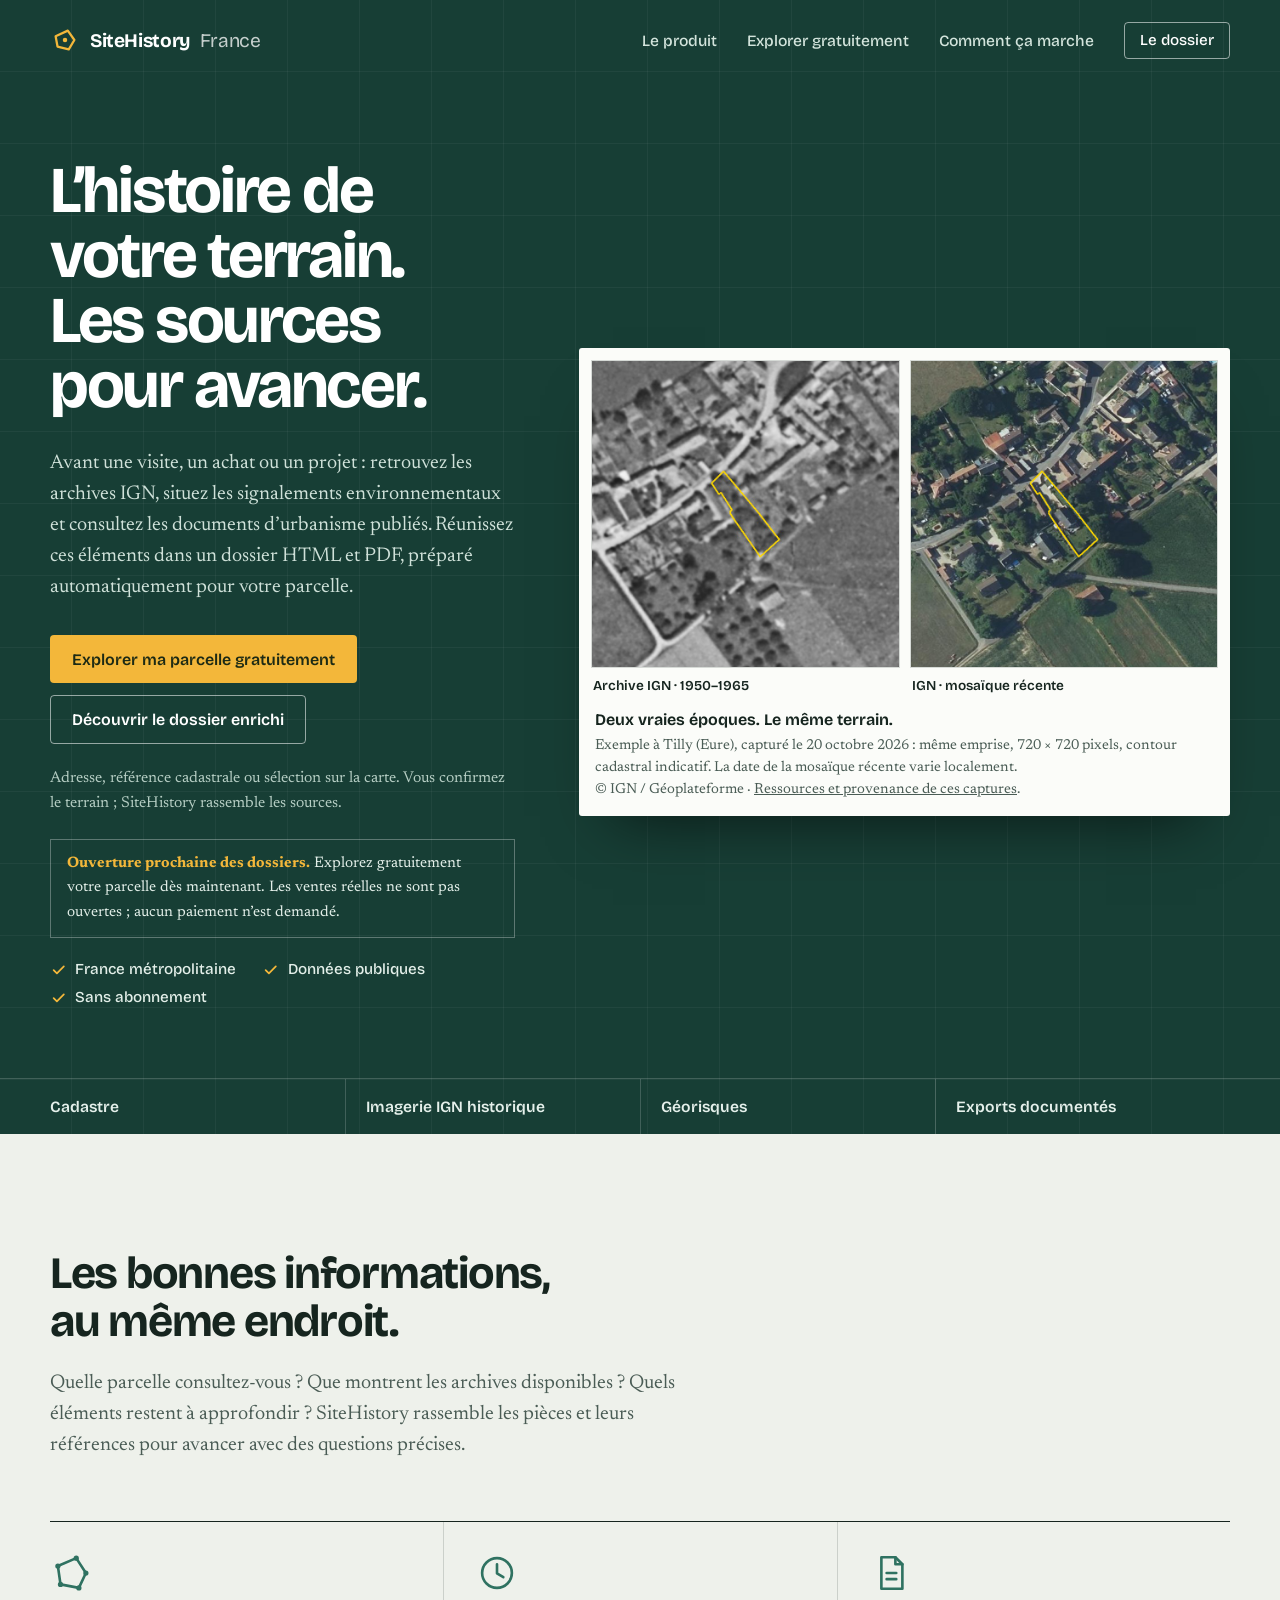
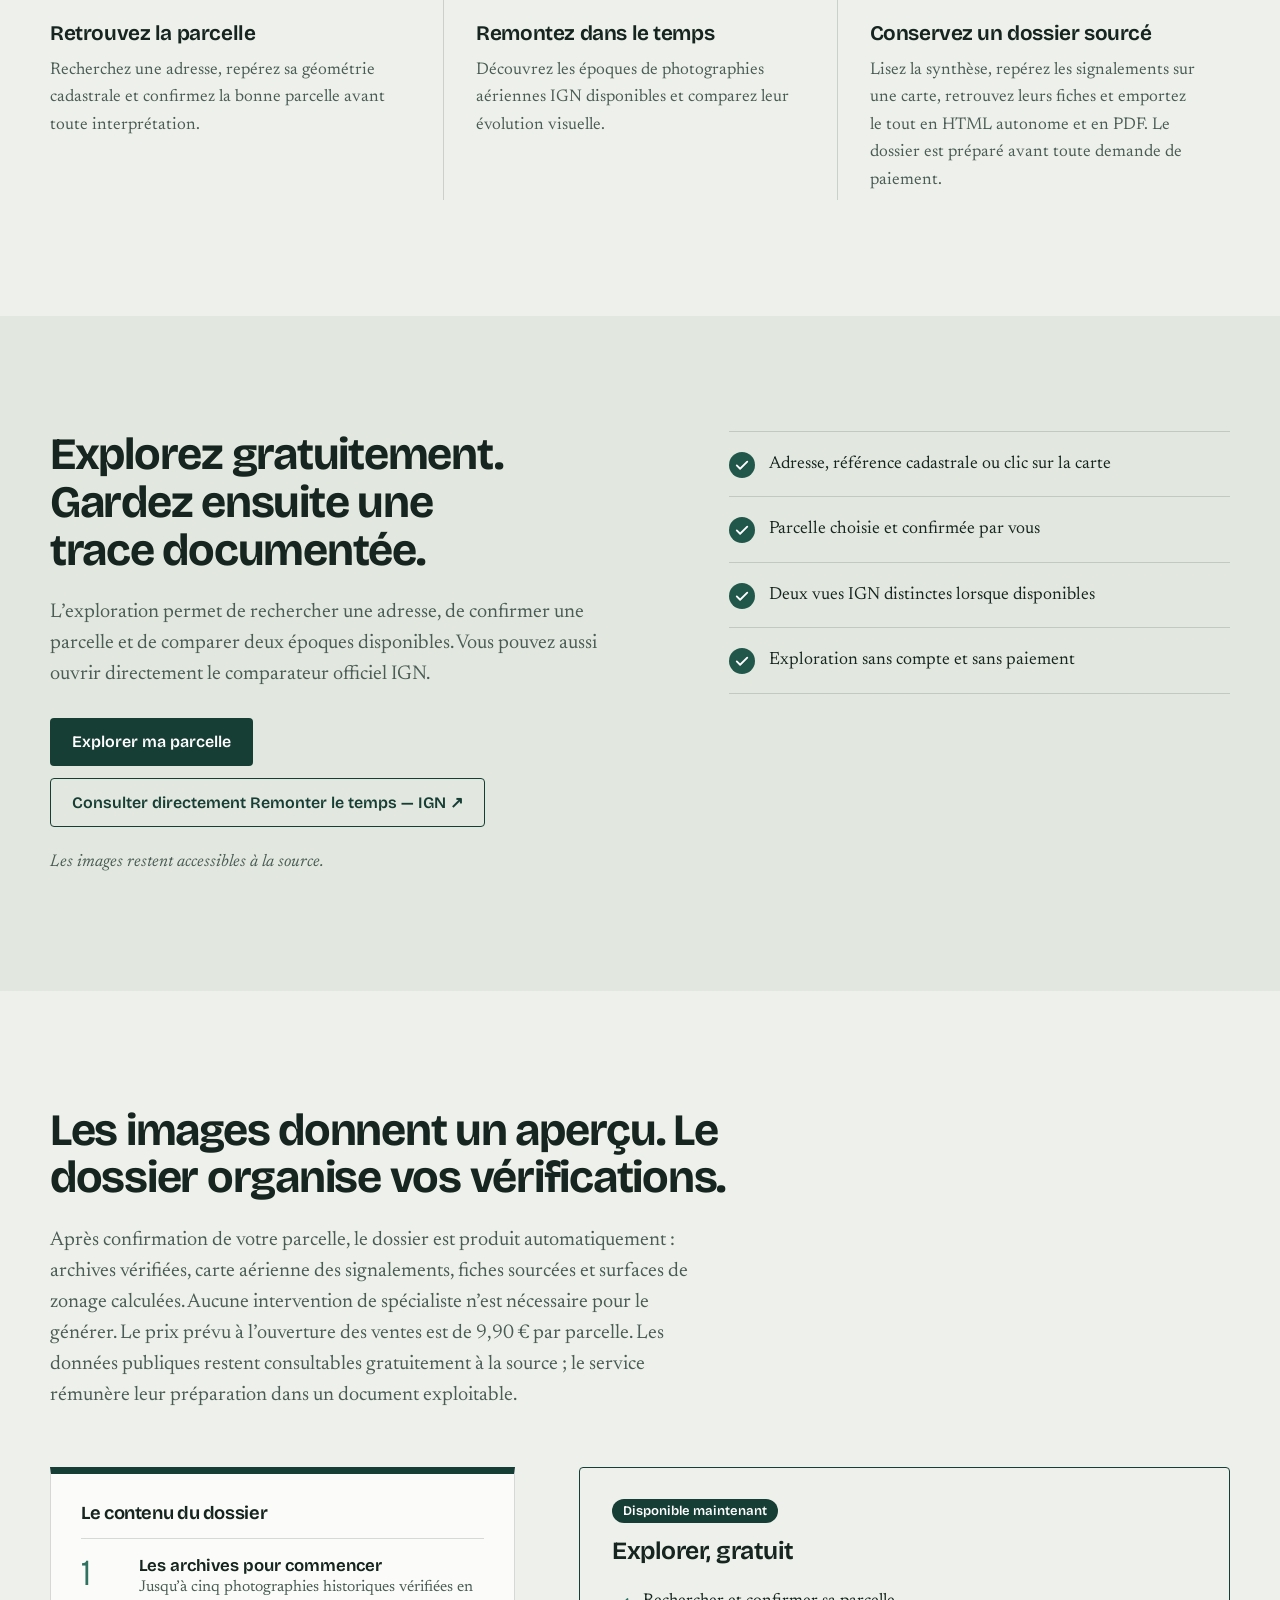
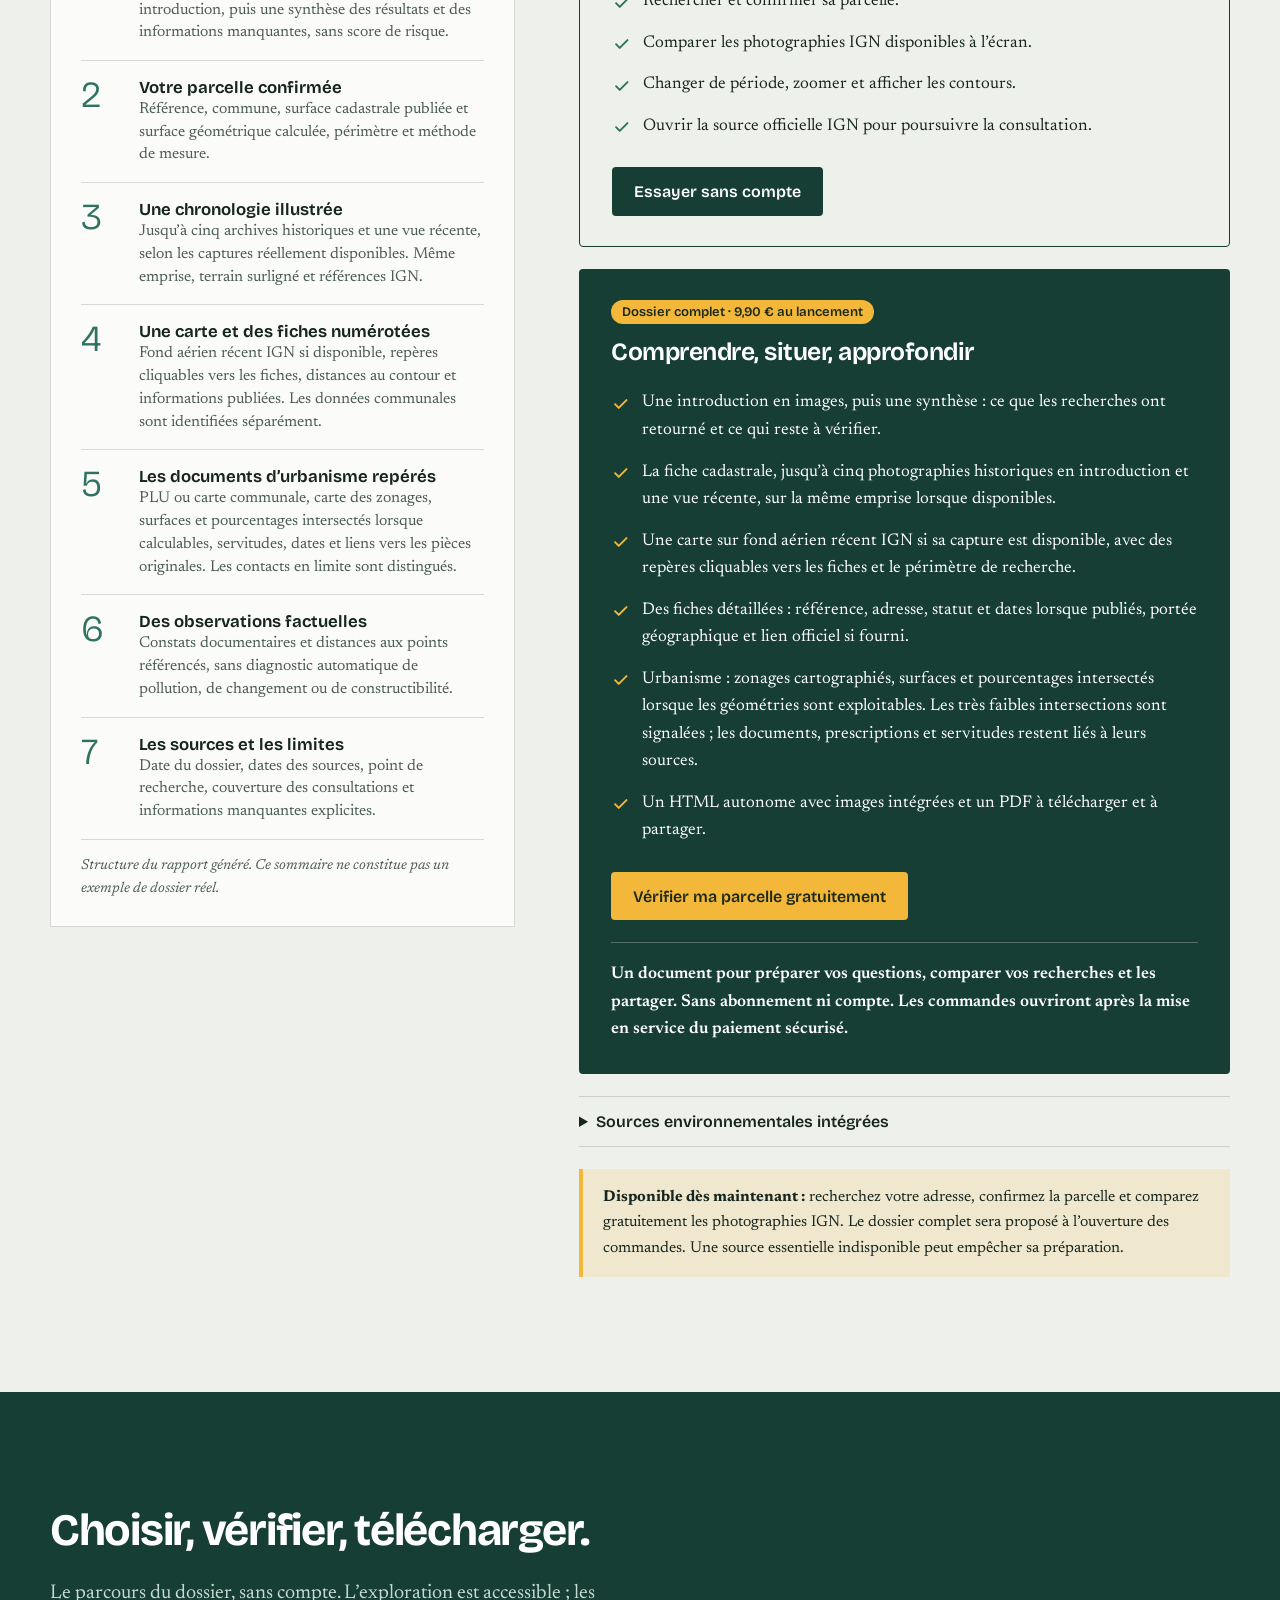
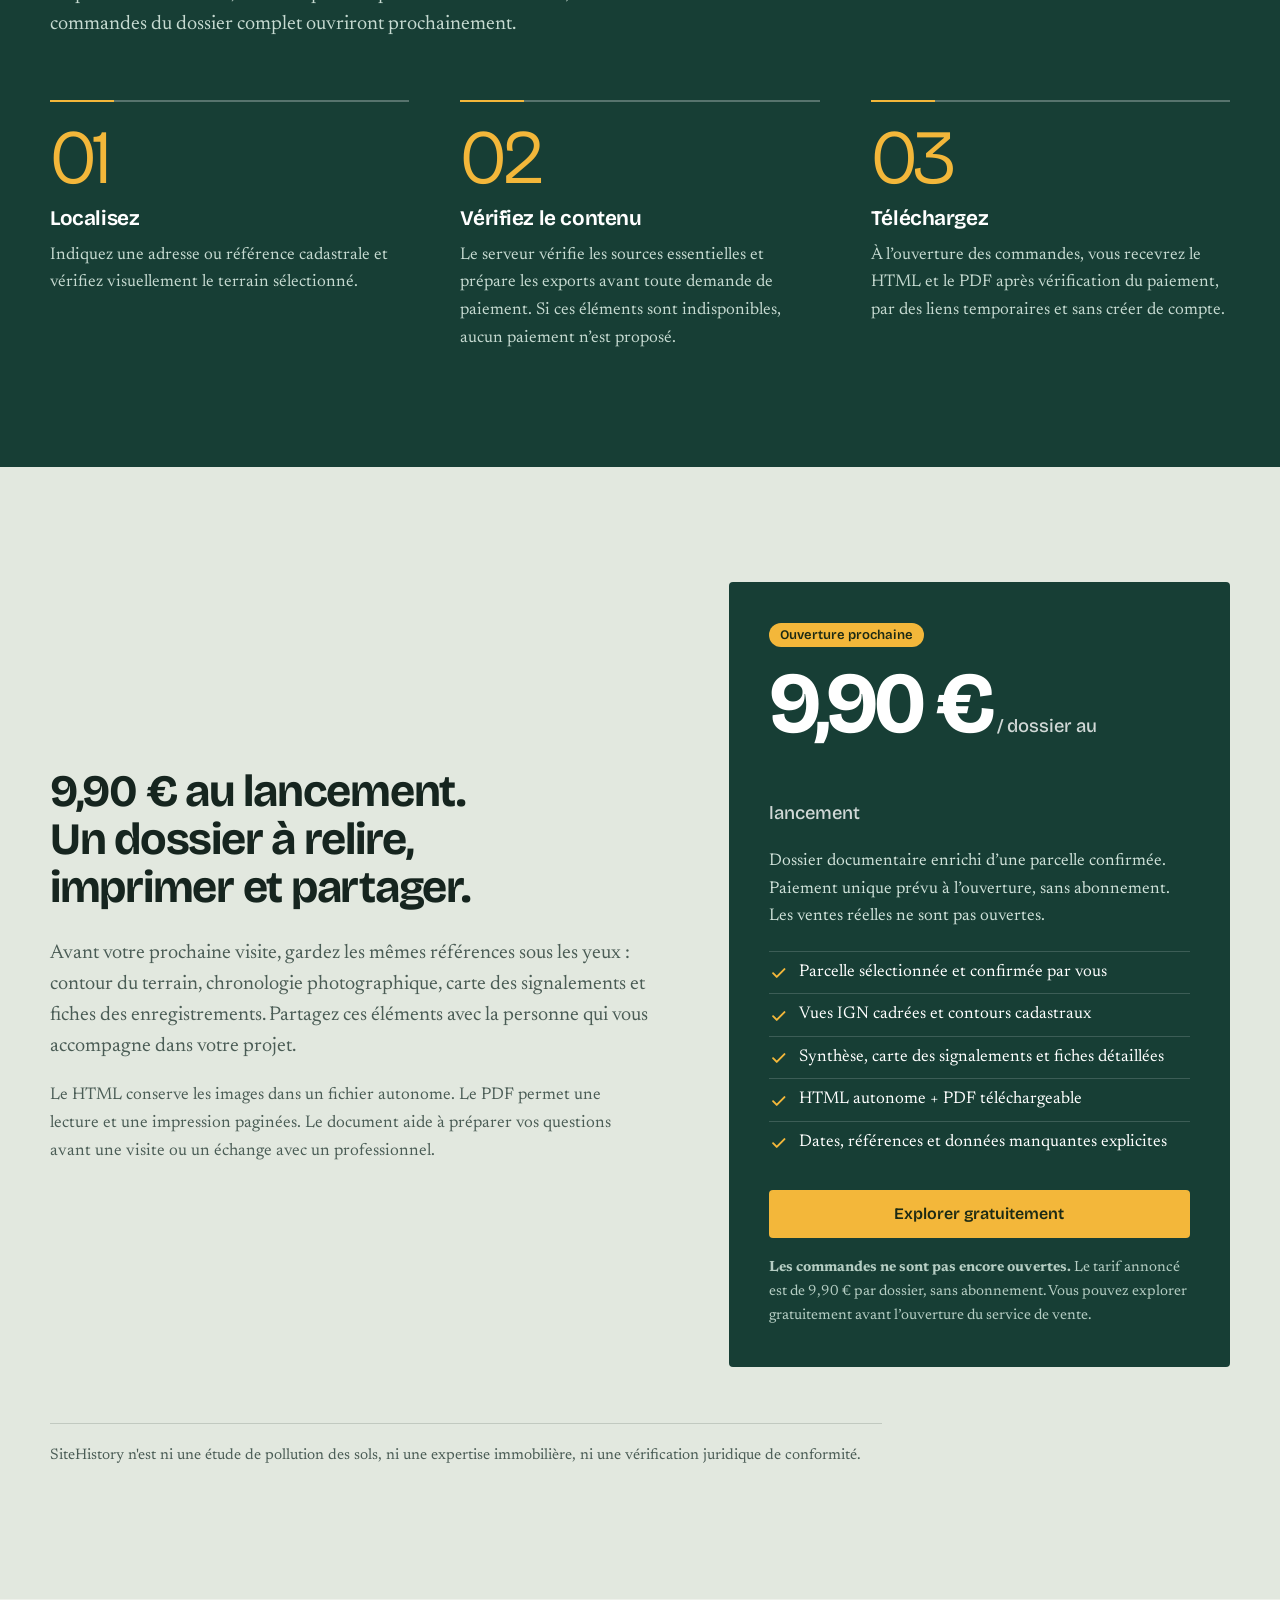
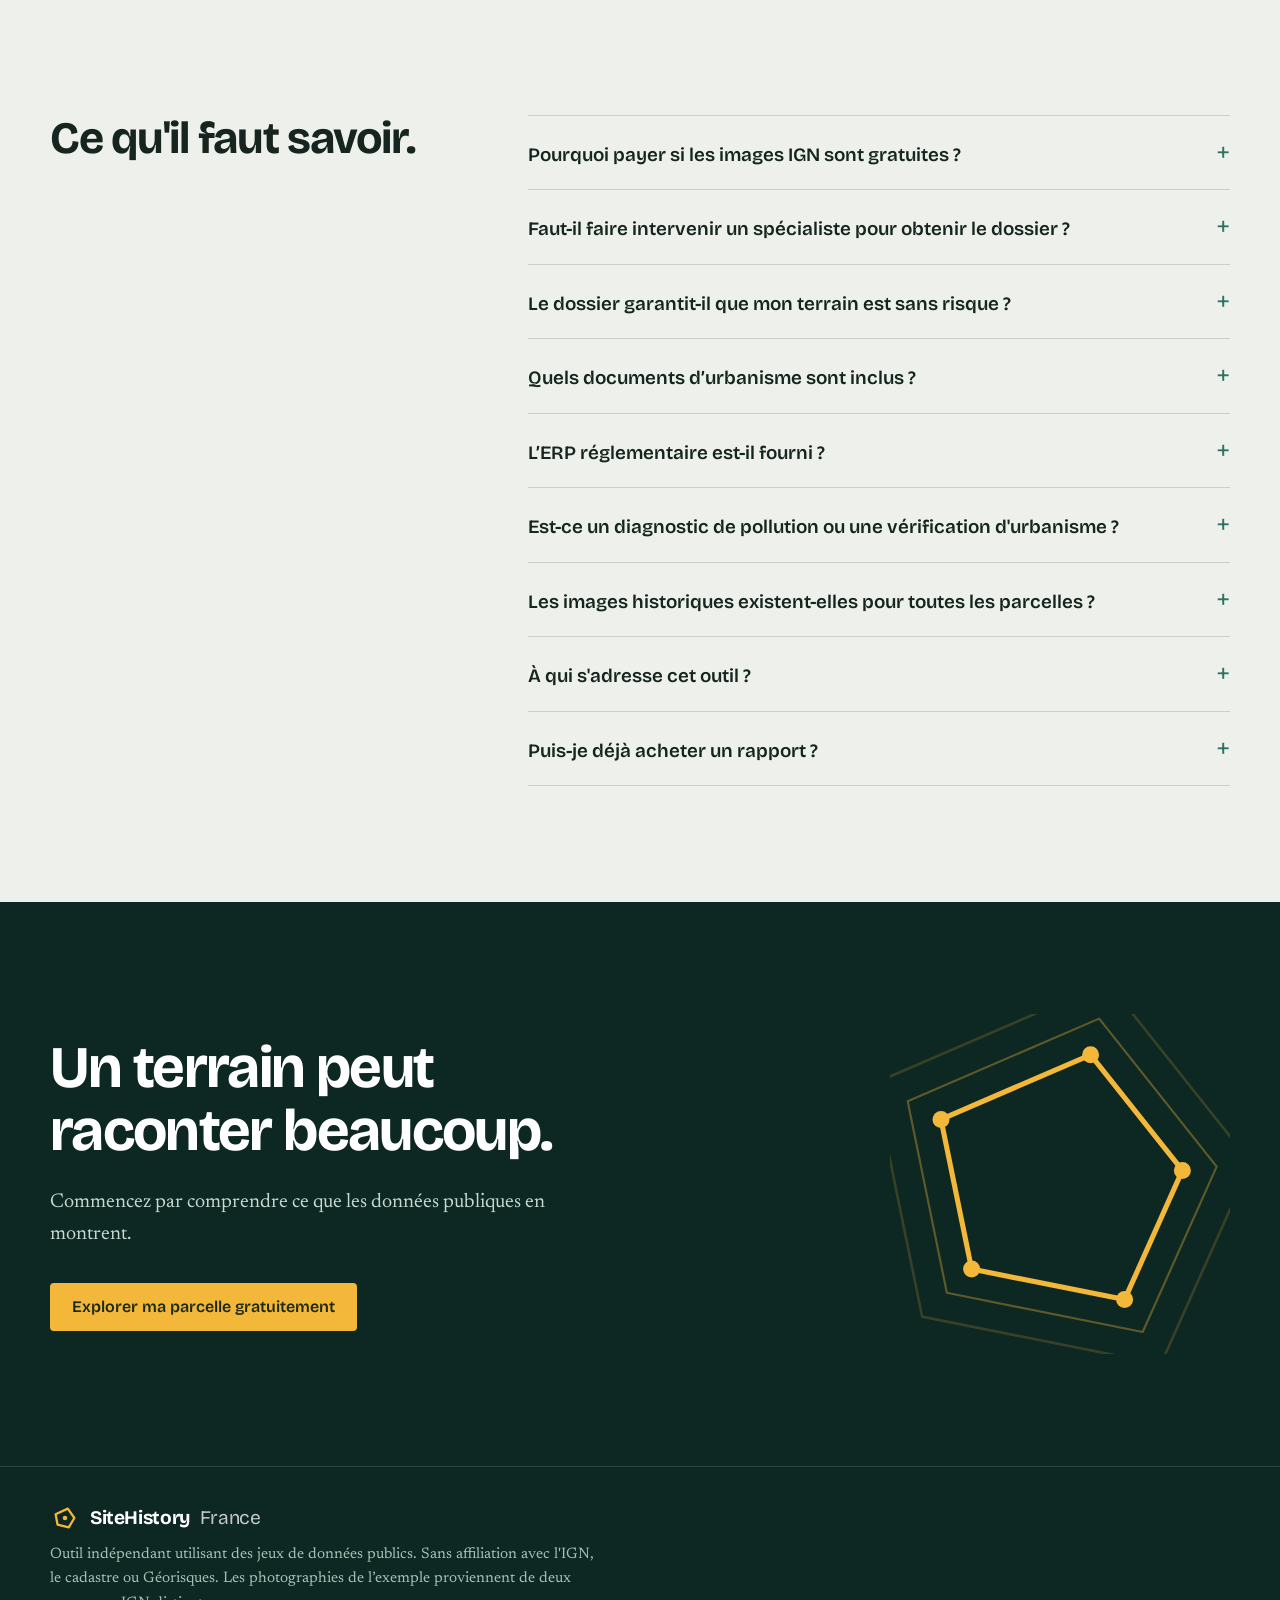
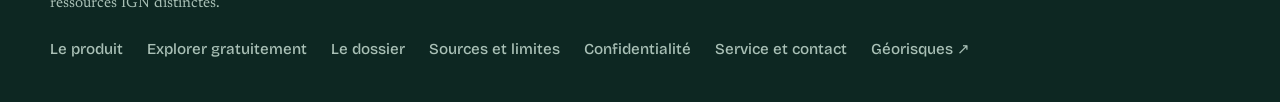
==== commit 615184ec: "Present the business offer and reserve test orders for a separate sandbox" ====
--- a/docs/index.html
+++ b/docs/index.html
@@ -269,7 +269,7 @@
           <a class="btn btn--amber" href="./demo.html">Explorer ma parcelle gratuitement</a>
           <a class="btn btn--line-light" href="#dossier">Découvrir le dossier enrichi</a>
         </div>
-        <p class="hero__note">Adresse, référence cadastrale ou sélection sur la carte. Vous confirmez le terrain ; SiteHistory rassemble les sources.</p><p class="release-note"><strong>Préouverture publique.</strong> L’exploration est gratuite. Le dossier complet peut être essayé avec un paiement fictif ; les ventes réelles ne sont pas ouvertes.</p>
+        <p class="hero__note">Adresse, référence cadastrale ou sélection sur la carte. Vous confirmez le terrain ; SiteHistory rassemble les sources.</p><p class="release-note"><strong>Ouverture prochaine des dossiers.</strong> Explorez gratuitement votre parcelle dès maintenant. Les ventes réelles ne sont pas ouvertes ; aucun paiement n’est demandé.</p>
         <ul class="trust">
           <li><svg class="ic" aria-hidden="true"><use href="#i-check"/></svg>France métropolitaine</li>
           <li><svg class="ic" aria-hidden="true"><use href="#i-check"/></svg>Données publiques</li>
@@ -332,7 +332,7 @@
       <li>
         <svg class="ic" aria-hidden="true"><use href="#i-doc"/></svg>
         <h3>Conservez un dossier sourcé</h3>
-        <p>Lisez la synthèse, repérez les signalements sur une carte, retrouvez leurs fiches et emportez le tout en HTML autonome et en PDF. La préparation précède toujours le paiement test.</p>
+        <p>Lisez la synthèse, repérez les signalements sur une carte, retrouvez leurs fiches et emportez le tout en HTML autonome et en PDF. Le dossier est préparé avant toute demande de paiement.</p>
       </li>
     </ul>
   </div>
@@ -407,8 +407,8 @@
               <li><svg class="ic" aria-hidden="true"><use href="#i-check"/></svg>Urbanisme : zonages cartographiés, surfaces et pourcentages intersectés lorsque les géométries sont exploitables. Les très faibles intersections sont signalées ; les documents, prescriptions et servitudes restent liés à leurs sources.</li>
               <li><svg class="ic" aria-hidden="true"><use href="#i-check"/></svg>Un HTML autonome avec images intégrées et un PDF à télécharger et à partager.</li>
             </ul>
-            <a class="btn btn--amber" href="./demo.html">Préparer mon dossier en mode test</a>
-            <p class="offer__strong">Un document pour préparer vos questions, comparer vos recherches et les partager. Sans abonnement ni compte. Ventes réelles fermées ; le paiement fictif de test reste à 4,90 €.</p>
+            <a class="btn btn--amber" href="./demo.html">Vérifier ma parcelle gratuitement</a>
+            <p class="offer__strong">Un document pour préparer vos questions, comparer vos recherches et les partager. Sans abonnement ni compte. Les commandes ouvriront après la mise en service du paiement sécurisé.</p>
           </article>
         </div>
 
@@ -418,7 +418,7 @@
         </details>
 
         <div class="note">
-          <p><strong>Que puis-je utiliser dès maintenant ?</strong> Le parcours complet est disponible en mode test : confirmez votre parcelle, vérifiez les données, effectuez un paiement fictif, puis téléchargez le HTML et le PDF. Une source essentielle indisponible peut bloquer la préparation. Les commandes réelles ne sont pas ouvertes.</p>
+          <p><strong>Disponible dès maintenant :</strong> recherchez votre adresse, confirmez la parcelle et comparez gratuitement les photographies IGN. Le dossier complet sera proposé à l’ouverture des commandes. Une source essentielle indisponible peut empêcher sa préparation.</p>
         </div>
       </div>
     </div>
@@ -430,7 +430,7 @@
   <div class="wrap">
     <div class="intro">
       <h2>Choisir, vérifier, télécharger.</h2>
-      <p class="lead">Trois étapes, sans compte. En préouverture, seul un paiement fictif est proposé.</p>
+      <p class="lead">Le parcours du dossier, sans compte. L’exploration est accessible ; les commandes du dossier complet ouvriront prochainement.</p>
     </div>
     <ol class="steps">
       <li class="step">
@@ -441,12 +441,12 @@
       <li class="step">
         <span class="step__n">02</span>
         <h3>Vérifiez le contenu</h3>
-        <p>Avant de proposer un paiement test, le serveur vérifie les données essentielles et prépare les exports. En cas de données essentielles indisponibles, la commande reste bloquée.</p>
+        <p>Le serveur vérifie les sources essentielles et prépare les exports avant toute demande de paiement. Si ces éléments sont indisponibles, aucun paiement n’est proposé.</p>
       </li>
       <li class="step">
         <span class="step__n">03</span>
         <h3>Téléchargez</h3>
-        <p>Après vérification du paiement côté serveur, récupérez le HTML et le PDF par des liens temporaires. La livraison est disponible en mode test, sans création de compte.</p>
+        <p>À l’ouverture des commandes, vous recevrez le HTML et le PDF après vérification du paiement, par des liens temporaires et sans créer de compte.</p>
       </li>
     </ol>
   </div>
@@ -463,7 +463,7 @@
       </div>
 
       <div class="price">
-        <span class="pill">Préouverture · ventes fermées</span>
+        <span class="pill">Ouverture prochaine</span>
         <div class="price__amount">9,90 €<small>/ dossier au lancement</small></div>
         <p class="price__desc">Dossier documentaire enrichi d’une parcelle confirmée. Paiement unique prévu à l’ouverture, sans abonnement. Les ventes réelles ne sont pas ouvertes.</p>
         <ul>
@@ -473,8 +473,8 @@
           <li><svg class="ic" aria-hidden="true"><use href="#i-check"/></svg>HTML autonome + PDF téléchargeable</li>
           <li><svg class="ic" aria-hidden="true"><use href="#i-check"/></svg>Dates, références et données manquantes explicites</li>
         </ul>
-        <a class="btn btn--amber" href="./demo.html">Essayer le dossier en mode test</a>
-        <p class="price__note"><strong>Parcours complet en mode test.</strong> Stripe affiche encore 4,90 € fictifs pour vérifier la livraison. Le prix de lancement prévu est de 9,90 € ; il s’appliquera uniquement à l’ouverture des ventes. Aucun débit réel ne peut être effectué.</p>
+        <a class="btn btn--amber" href="./demo.html">Explorer gratuitement</a>
+        <p class="price__note"><strong>Les commandes ne sont pas encore ouvertes.</strong> Le tarif annoncé est de 9,90 € par dossier, sans abonnement. Vous pouvez explorer gratuitement avant l’ouverture du service de vente.</p>
       </div>
     </div>
 
@@ -523,7 +523,7 @@
       </details>
       <details>
         <summary>Puis-je déjà acheter un rapport ?</summary>
-        <p>Vous pouvez tester tout le parcours et télécharger un dossier après un paiement fictif. Les ventes réelles ne sont pas ouvertes. L’ouverture des commandes sera annoncée quand les formalités de vente et le compte de paiement réel seront prêts.</p>
+        <p>L’exploration gratuite est disponible. Les commandes du dossier complet ne sont pas encore ouvertes. Elles le seront après la mise en service du paiement sécurisé et la publication des conditions de vente applicables. Aucun paiement n’est demandé actuellement.</p>
       </details>
     </div>
   </div>
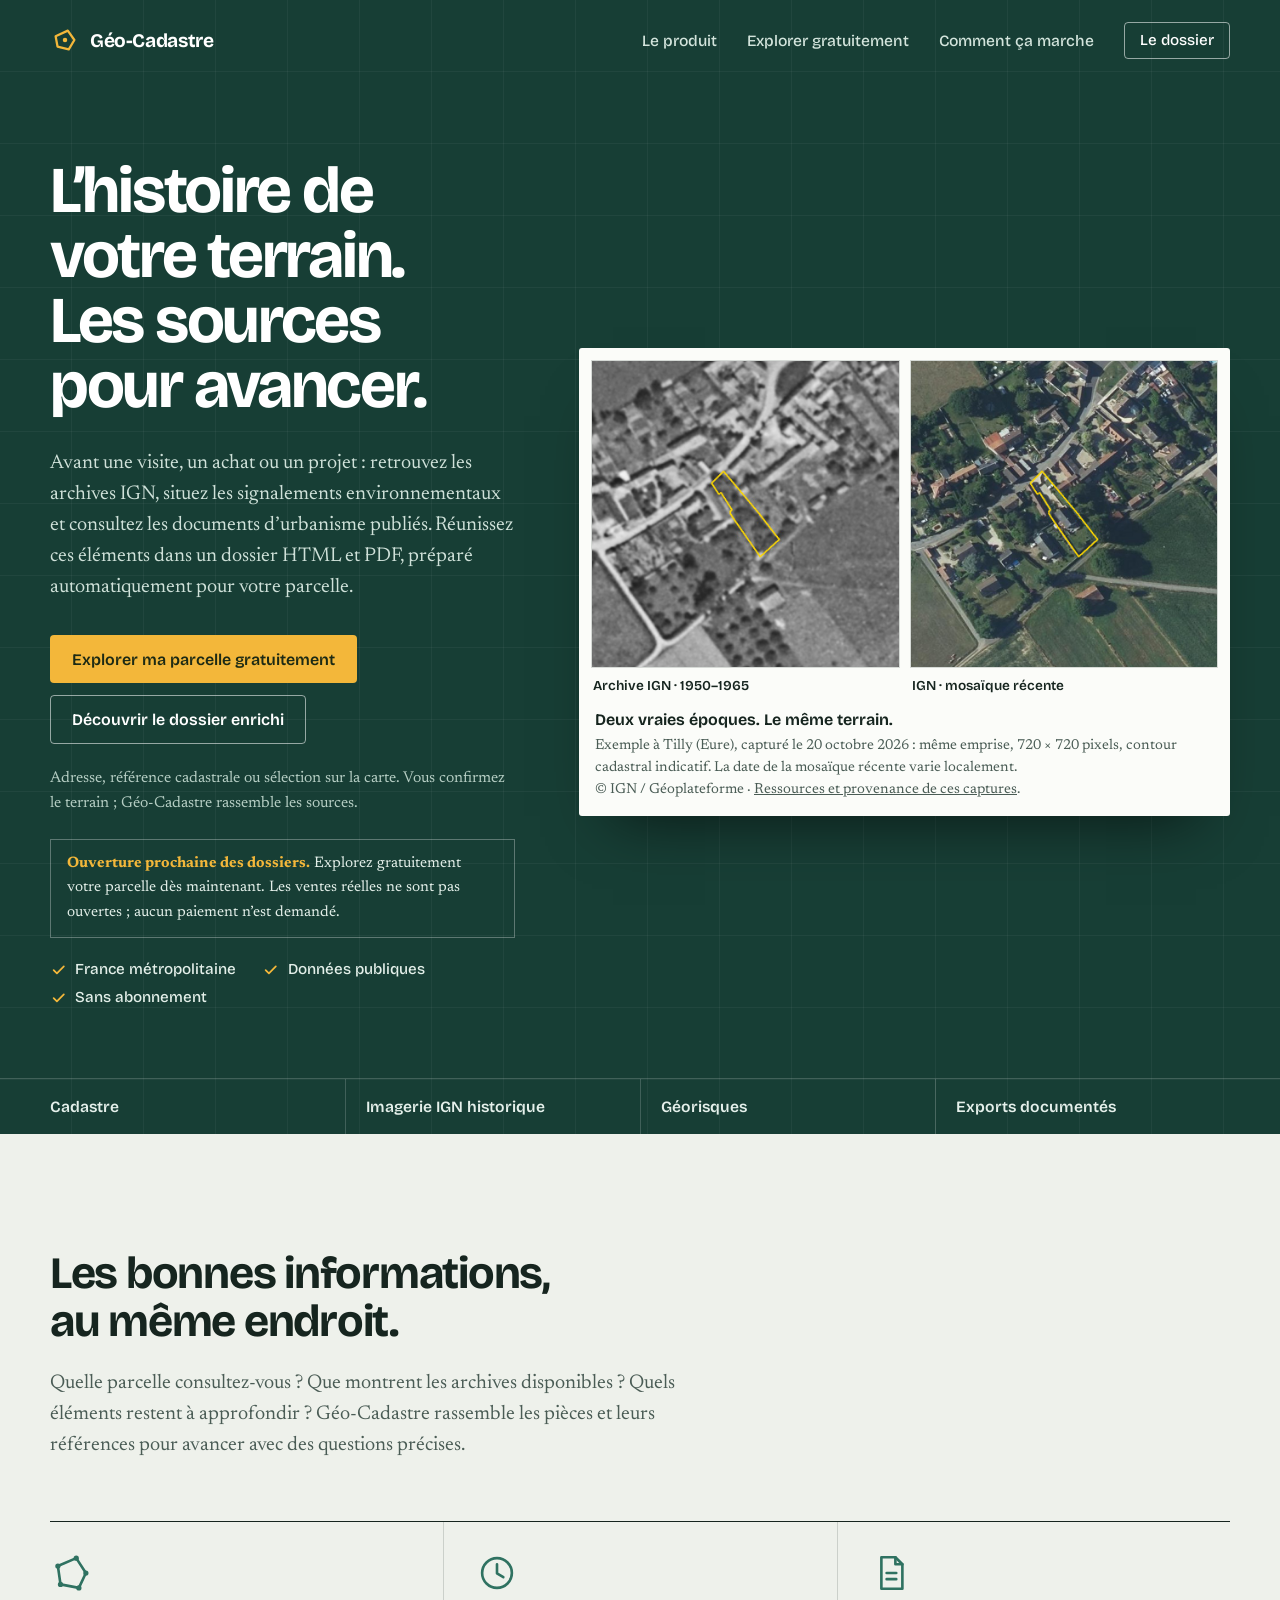
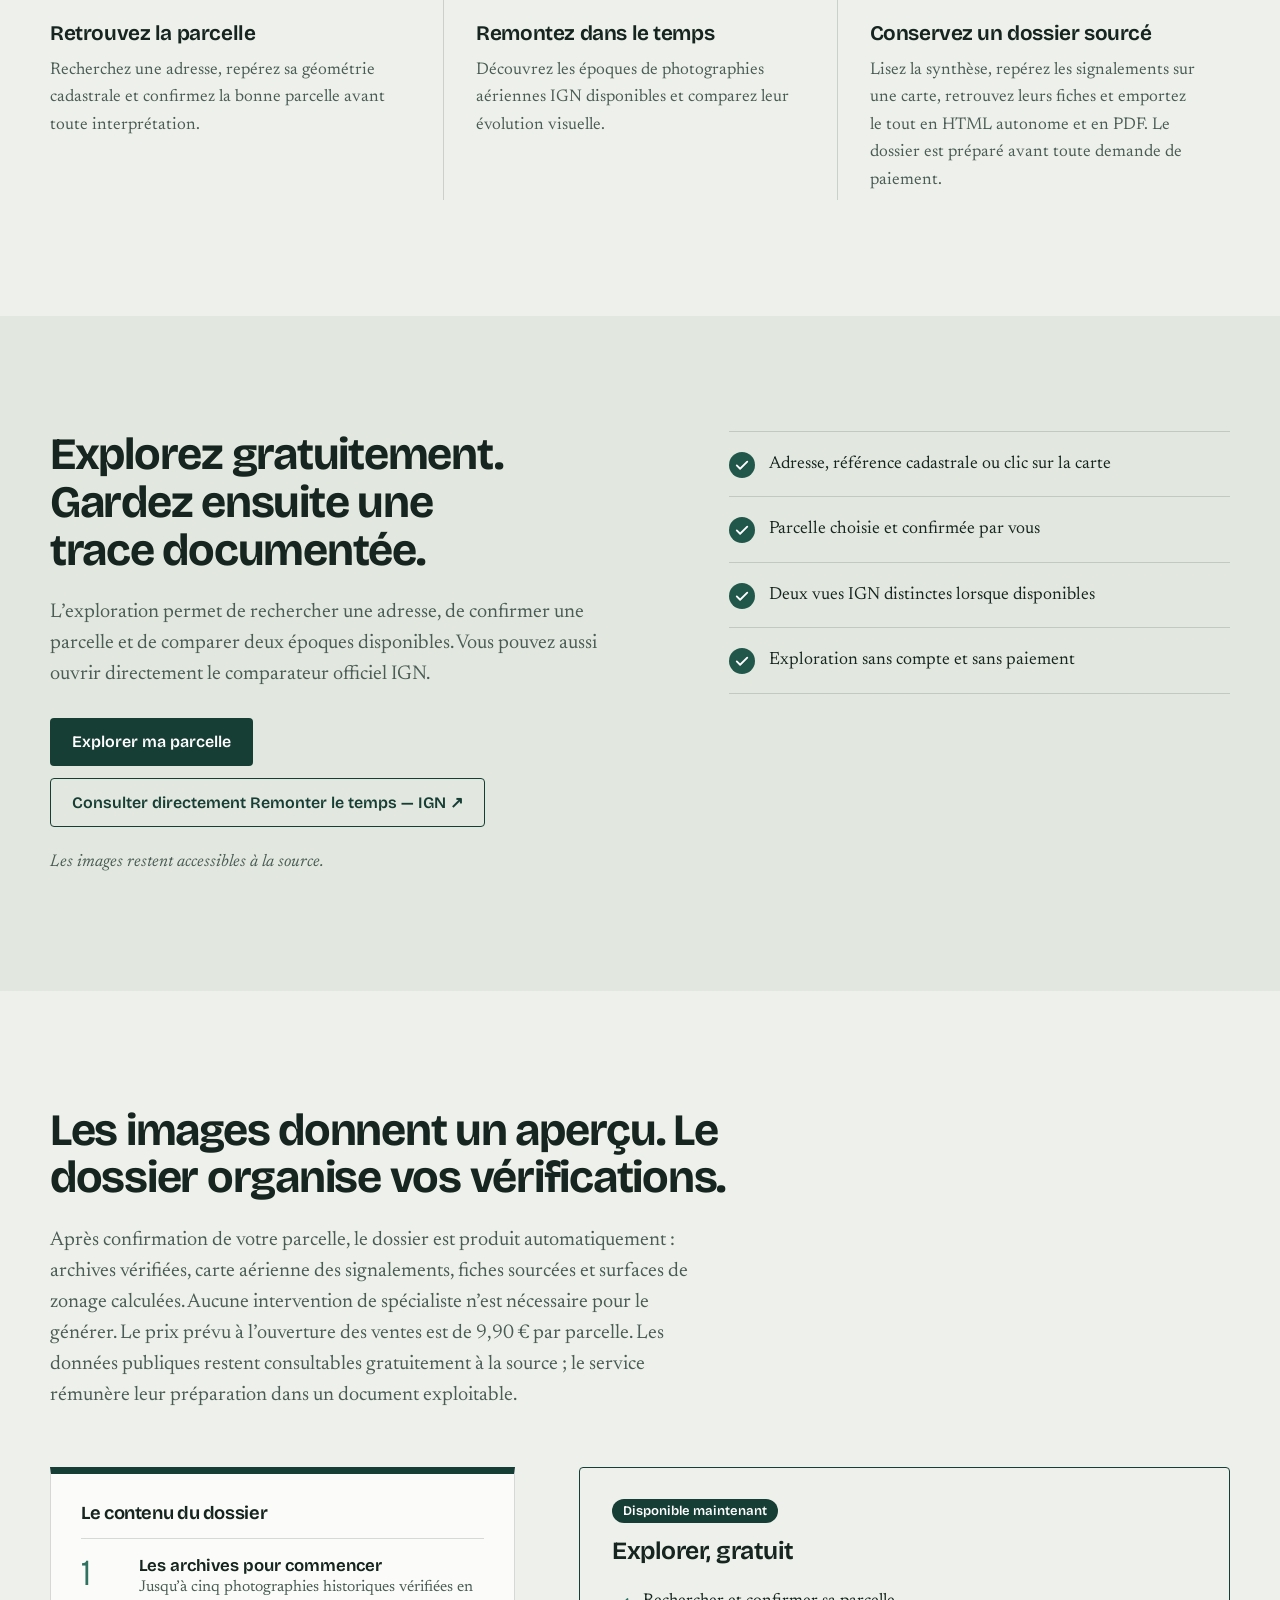
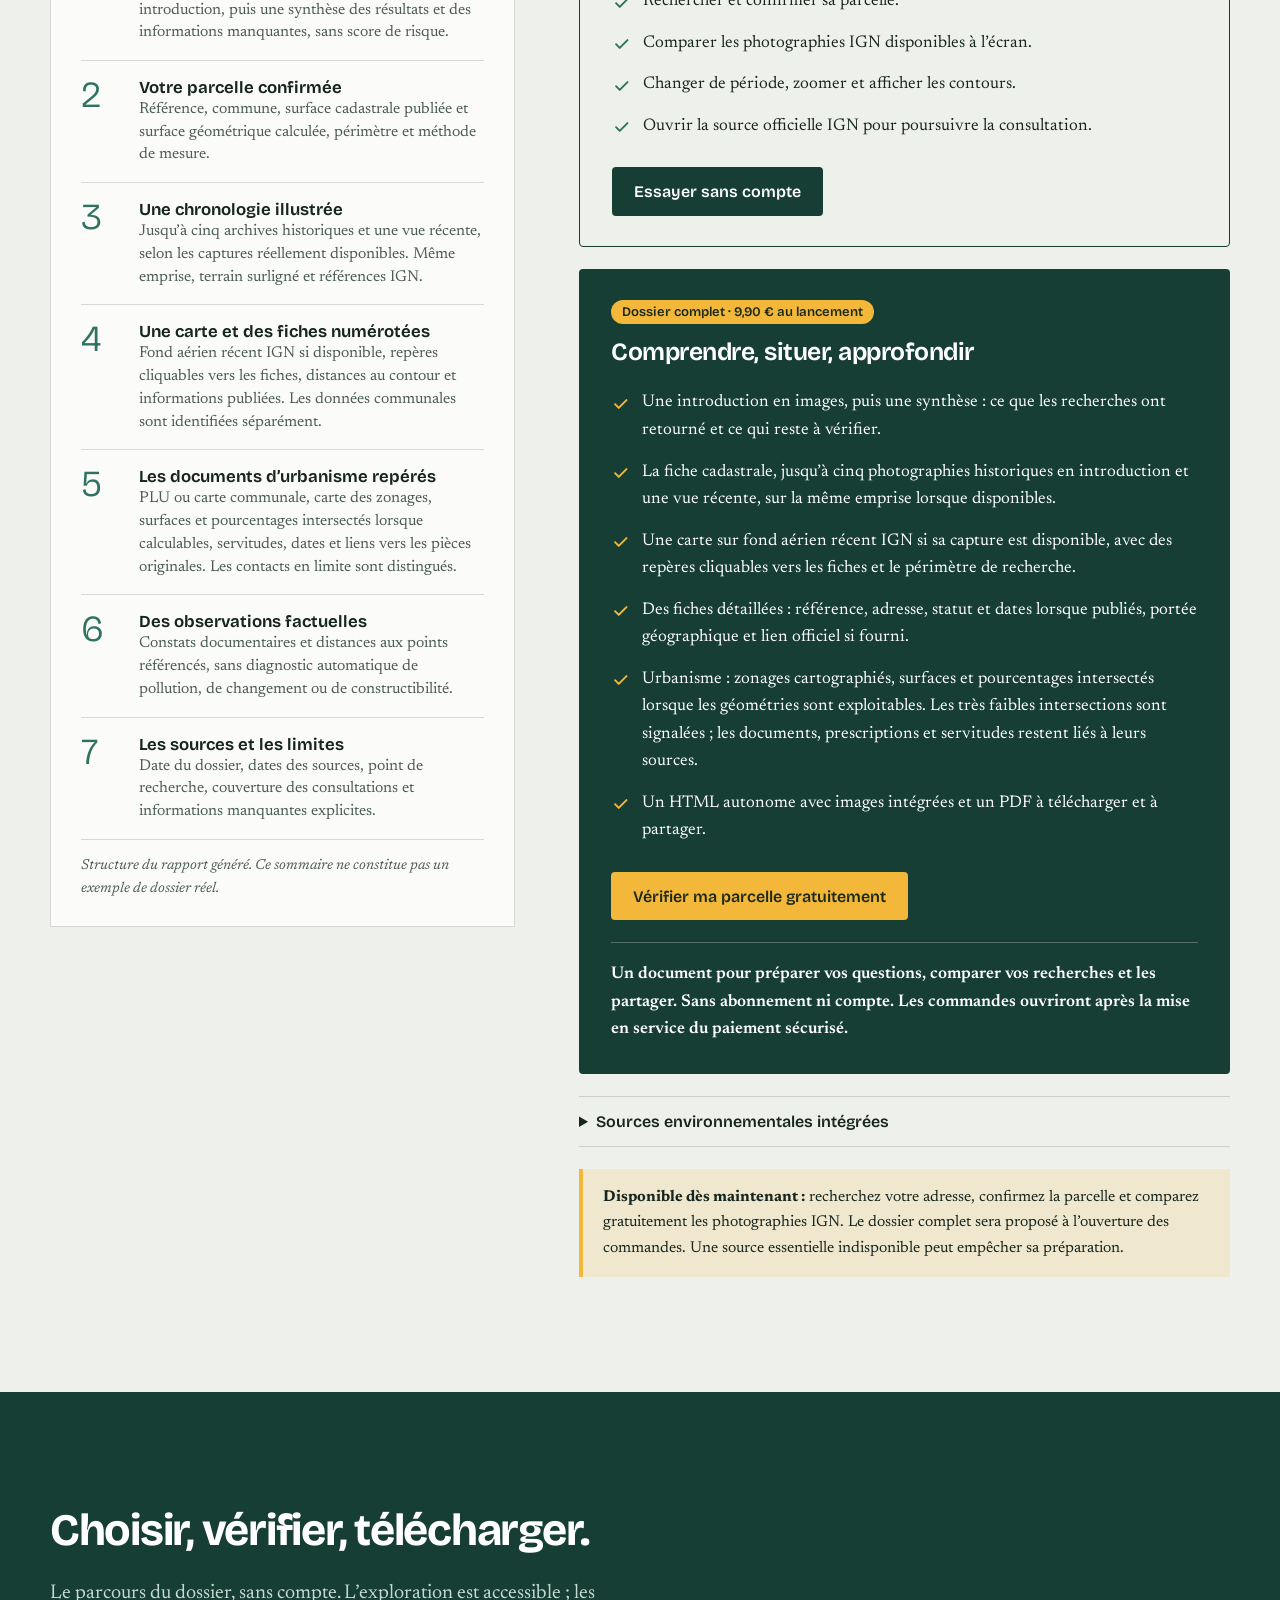
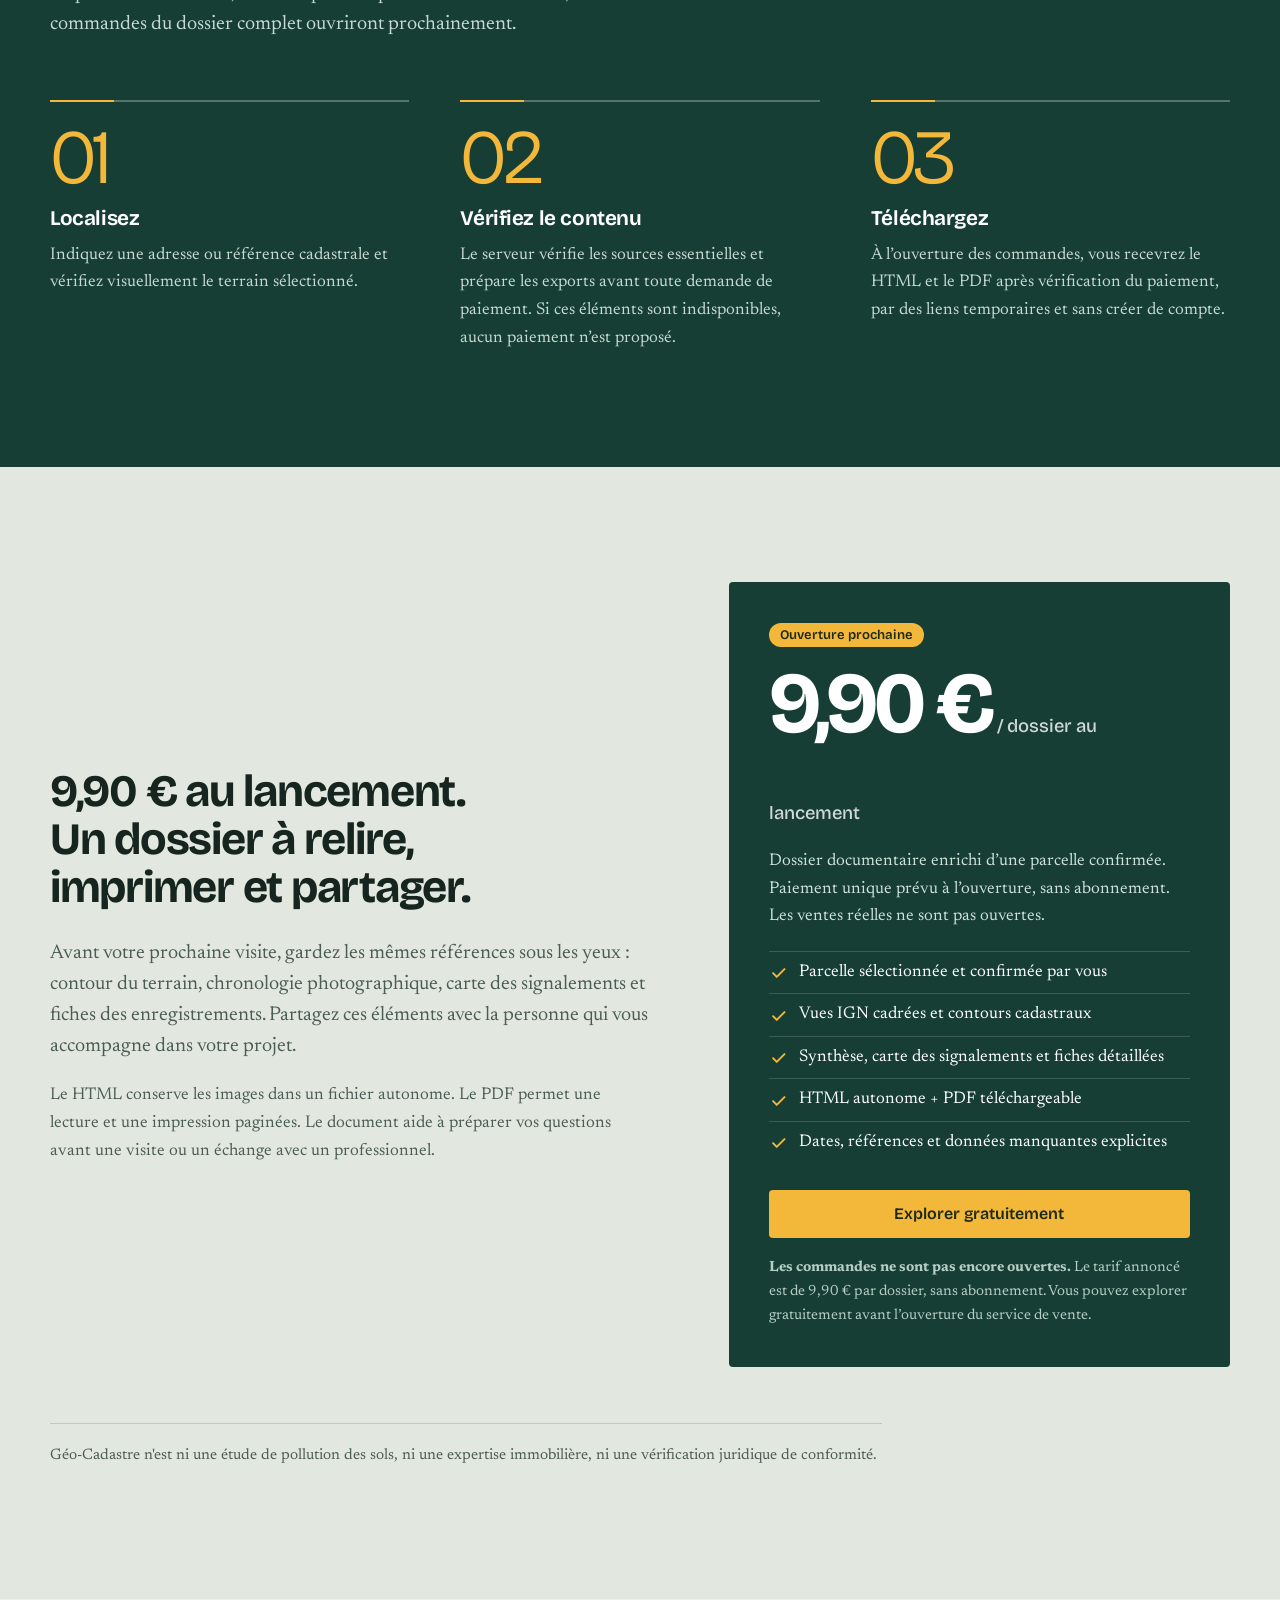
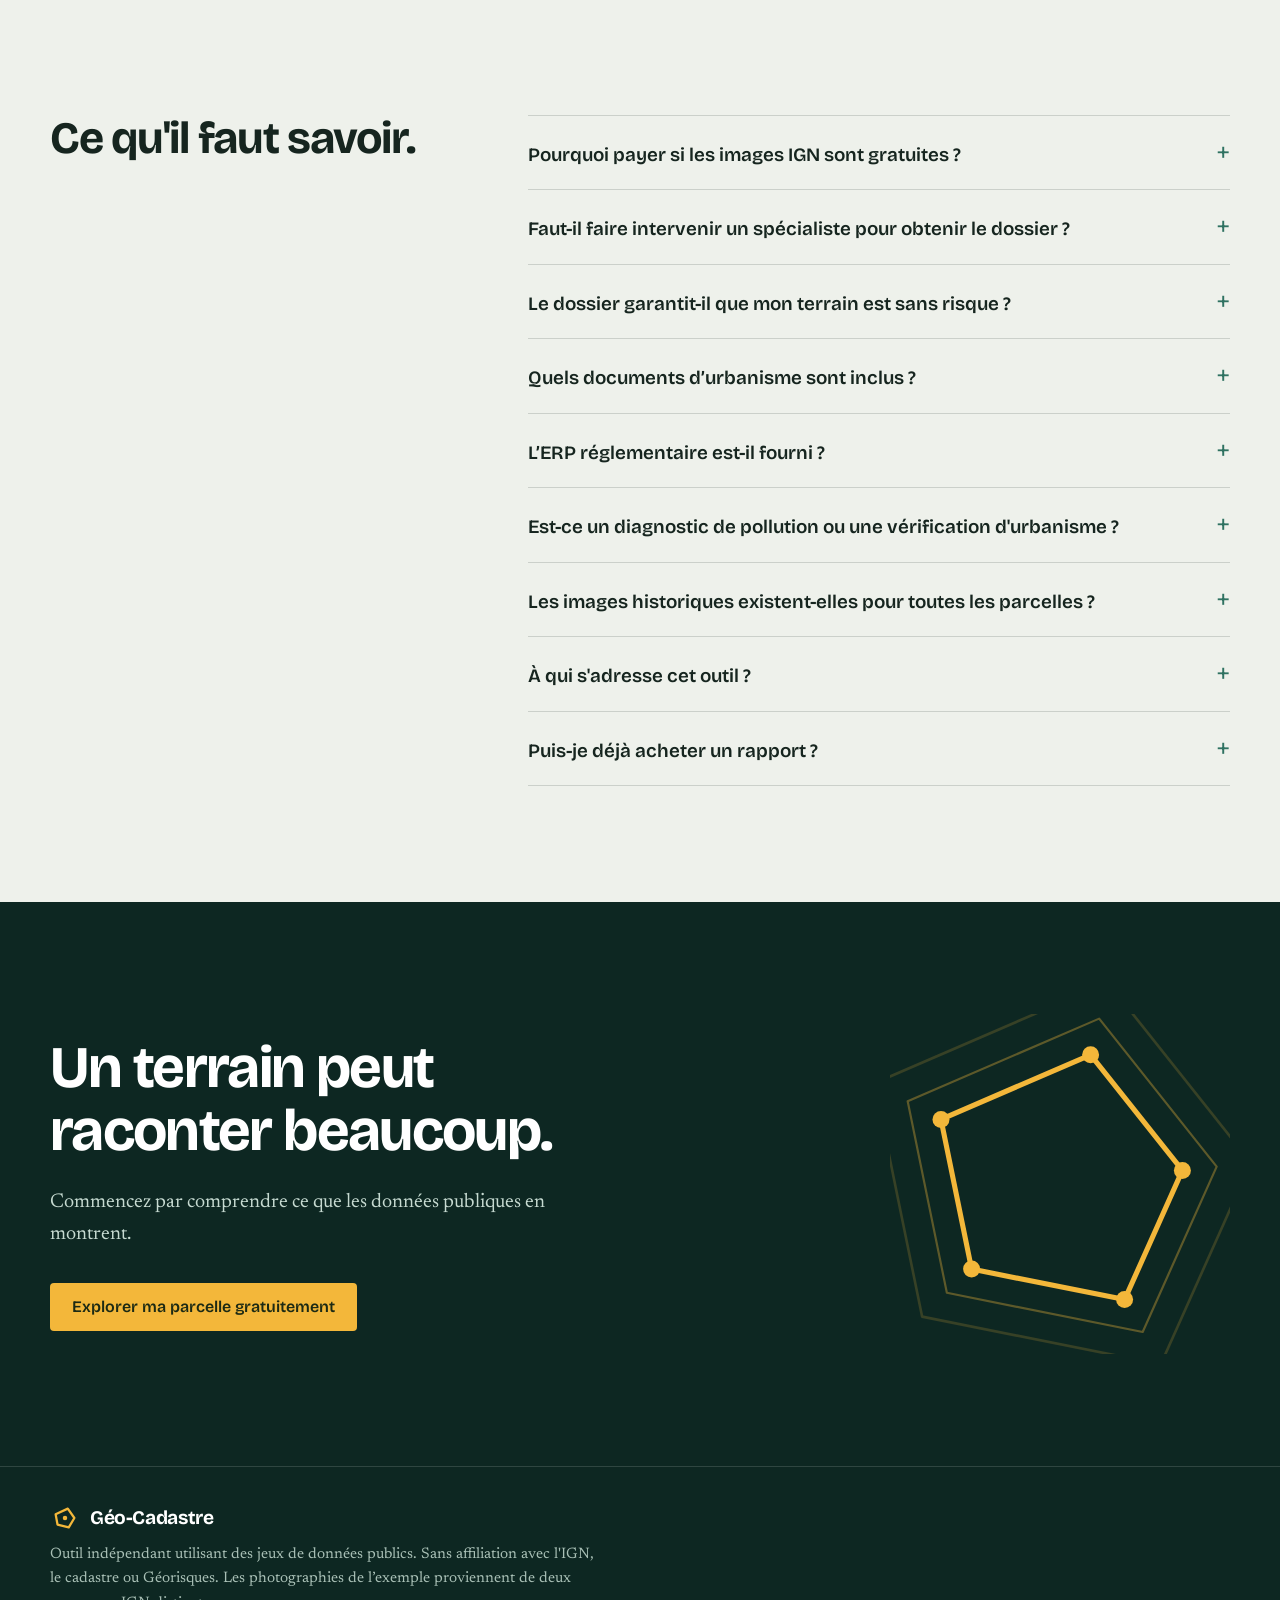
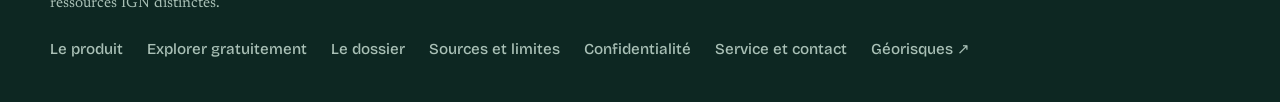
==== commit 62b31883: "Rename SiteHistory to Géo-Cadastre and document the owned domain" ====
--- a/docs/index.html
+++ b/docs/index.html
@@ -3,14 +3,14 @@
 <head>
 <meta charset="utf-8">
 <meta name="viewport" content="width=device-width, initial-scale=1">
-<title>SiteHistory France — Chaque parcelle a une histoire</title>
+<title>Géo-Cadastre — Chaque parcelle a une histoire</title>
 <meta name="description" content="Préparez vos questions avant un achat ou un projet : synthèse, jusqu’à cinq photographies historiques IGN vérifiées, carte aérienne des signalements, zonages et documents d’urbanisme référencés en HTML et PDF. Dossier prévu à 9,90 € à l’ouverture des ventes. Exploration gratuite et parcours de livraison en préouverture.">
-<meta property="og:title" content="SiteHistory France — Chaque parcelle a une histoire">
+<meta property="og:title" content="Géo-Cadastre — Chaque parcelle a une histoire">
 <meta property="og:description" content="Archives IGN, cadastre, signalements environnementaux et urbanisme : un dossier HTML et PDF sourcé pour votre parcelle.">
 <link rel="canonical" href="https://matthieuangeli-code.github.io/satellite-timeline-viewer/">
 <meta property="og:type" content="website">
 <meta property="og:locale" content="fr_FR">
-<meta property="og:site_name" content="SiteHistory France">
+<meta property="og:site_name" content="Géo-Cadastre">
 <meta property="og:url" content="https://matthieuangeli-code.github.io/satellite-timeline-viewer/">
 <meta property="og:image" content="https://matthieuangeli-code.github.io/satellite-timeline-viewer/assets/tilly-recent.jpg">
 <meta property="og:image:width" content="720"><meta property="og:image:height" content="720">
@@ -252,7 +252,7 @@
 <div class="hero" id="accueil">
   <div class="wrap">
     <header class="top">
-      <a class="brand" href="#accueil"><svg aria-hidden="true"><use href="#i-logo"/></svg>SiteHistory <span>France</span></a>
+      <a class="brand" href="#accueil"><svg aria-hidden="true"><use href="#i-logo"/></svg>Géo-Cadastre</a>
       <nav class="nav" aria-label="Navigation principale">
         <a href="#fonctionnalites">Le produit</a>
         <a href="#demo">Explorer gratuitement</a>
@@ -269,7 +269,7 @@
           <a class="btn btn--amber" href="./demo.html">Explorer ma parcelle gratuitement</a>
           <a class="btn btn--line-light" href="#dossier">Découvrir le dossier enrichi</a>
         </div>
-        <p class="hero__note">Adresse, référence cadastrale ou sélection sur la carte. Vous confirmez le terrain ; SiteHistory rassemble les sources.</p><p class="release-note"><strong>Ouverture prochaine des dossiers.</strong> Explorez gratuitement votre parcelle dès maintenant. Les ventes réelles ne sont pas ouvertes ; aucun paiement n’est demandé.</p>
+        <p class="hero__note">Adresse, référence cadastrale ou sélection sur la carte. Vous confirmez le terrain ; Géo-Cadastre rassemble les sources.</p><p class="release-note"><strong>Ouverture prochaine des dossiers.</strong> Explorez gratuitement votre parcelle dès maintenant. Les ventes réelles ne sont pas ouvertes ; aucun paiement n’est demandé.</p>
         <ul class="trust">
           <li><svg class="ic" aria-hidden="true"><use href="#i-check"/></svg>France métropolitaine</li>
           <li><svg class="ic" aria-hidden="true"><use href="#i-check"/></svg>Données publiques</li>
@@ -316,7 +316,7 @@
   <div class="wrap">
     <div class="intro">
       <h2>Les bonnes informations, au même endroit.</h2>
-      <p class="lead muted">Quelle parcelle consultez-vous ? Que montrent les archives disponibles ? Quels éléments restent à approfondir ? SiteHistory rassemble les pièces et leurs références pour avancer avec des questions précises.</p>
+      <p class="lead muted">Quelle parcelle consultez-vous ? Que montrent les archives disponibles ? Quels éléments restent à approfondir ? Géo-Cadastre rassemble les pièces et leurs références pour avancer avec des questions précises.</p>
     </div>
     <ul class="trio">
       <li>
@@ -478,7 +478,7 @@
       </div>
     </div>
 
-    <p class="disclaimer">SiteHistory n'est ni une étude de pollution des sols, ni une expertise immobilière, ni une vérification juridique de conformité.</p>
+    <p class="disclaimer">Géo-Cadastre n'est ni une étude de pollution des sols, ni une expertise immobilière, ni une vérification juridique de conformité.</p>
   </div>
 </section>
 
@@ -511,7 +511,7 @@
       </details>
       <details>
         <summary>Est-ce un diagnostic de pollution ou une vérification d'urbanisme ?</summary>
-        <p>Non. SiteHistory réunit des informations publiques et facilite un premier examen historique. Une pollution ou la conformité d'une construction ne peuvent pas être conclues à partir de ces seules données.</p>
+        <p>Non. Géo-Cadastre réunit des informations publiques et facilite un premier examen historique. Une pollution ou la conformité d'une construction ne peuvent pas être conclues à partir de ces seules données.</p>
       </details>
       <details>
         <summary>Les images historiques existent-elles pour toutes les parcelles ?</summary>
@@ -553,7 +553,7 @@
 <footer class="foot">
   <div class="wrap foot__grid">
     <div>
-      <a class="brand" href="#accueil"><svg aria-hidden="true"><use href="#i-logo"/></svg>SiteHistory <span>France</span></a>
+      <a class="brand" href="#accueil"><svg aria-hidden="true"><use href="#i-logo"/></svg>Géo-Cadastre</a>
       <p>Outil indépendant utilisant des jeux de données publics. Sans affiliation avec l'IGN, le cadastre ou Géorisques. Les photographies de l’exemple proviennent de deux ressources IGN distinctes.</p>
     </div>
     <nav aria-label="Pied de page">
